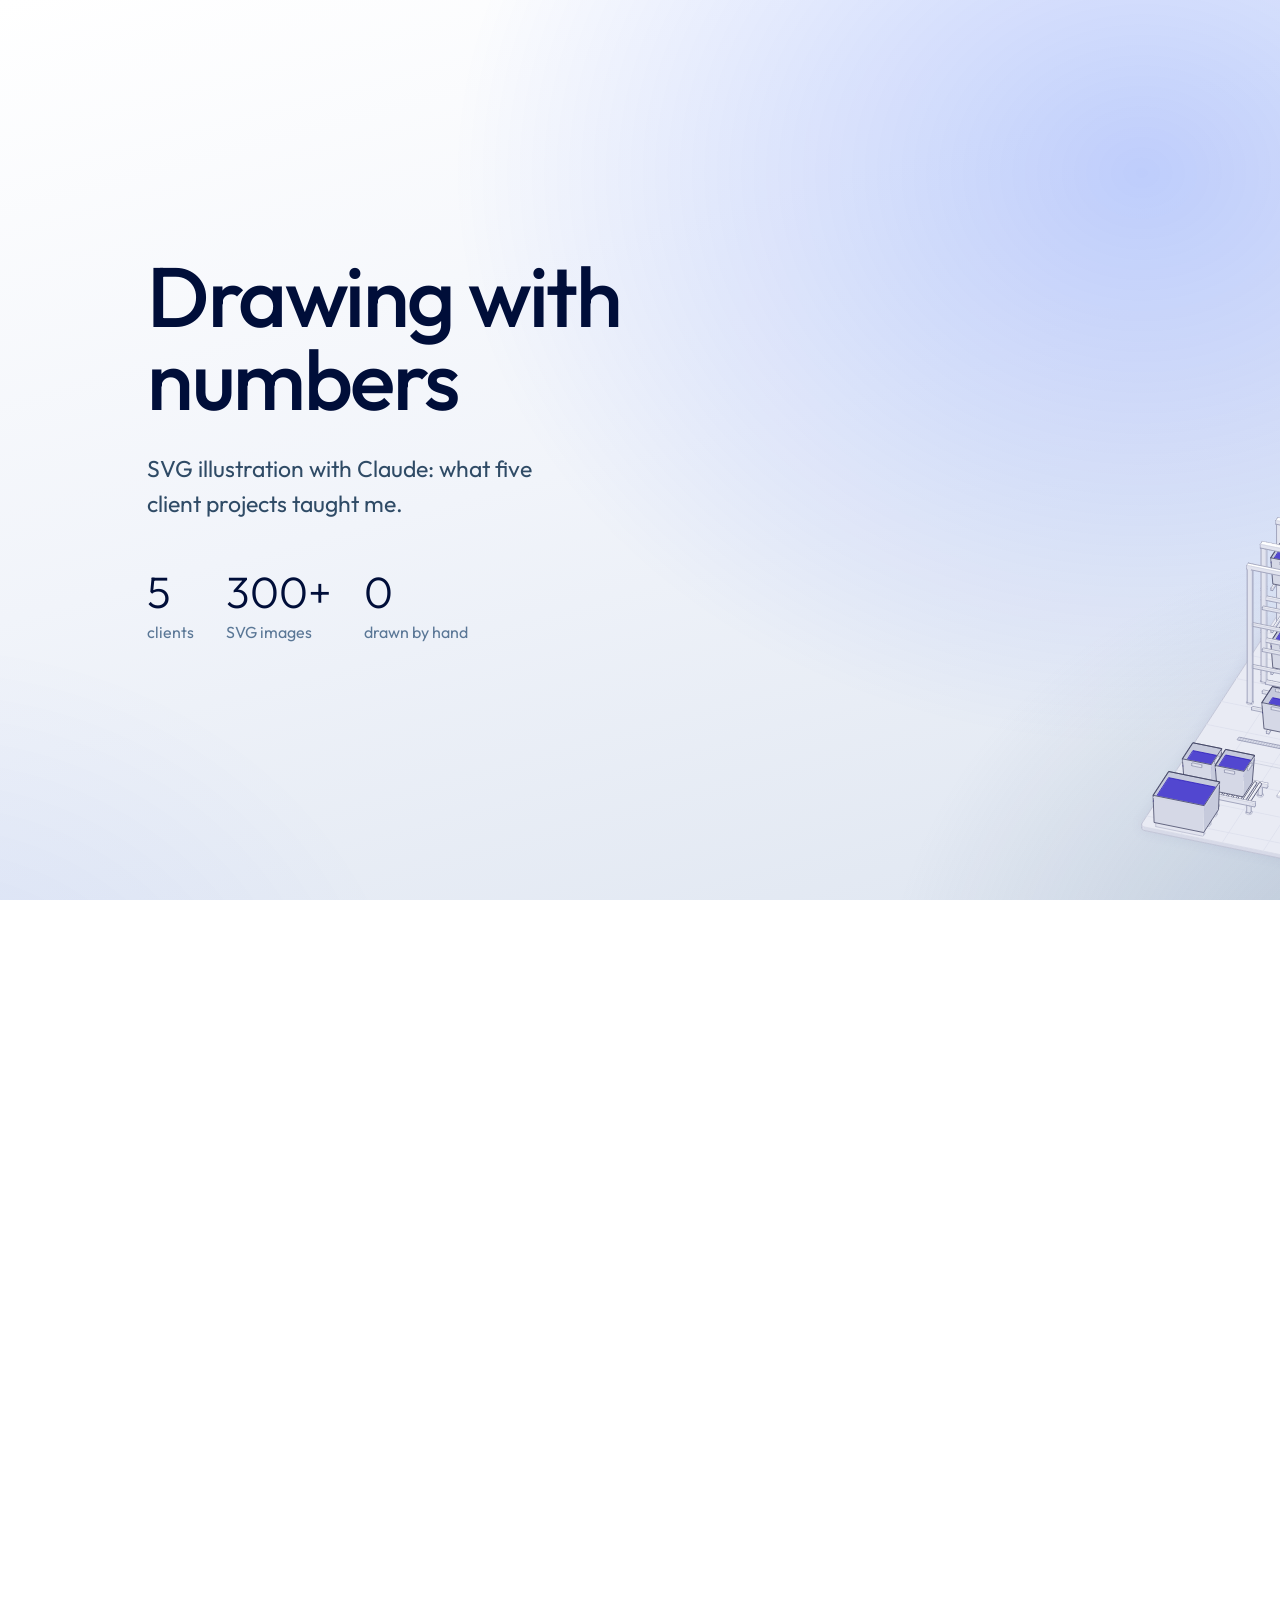
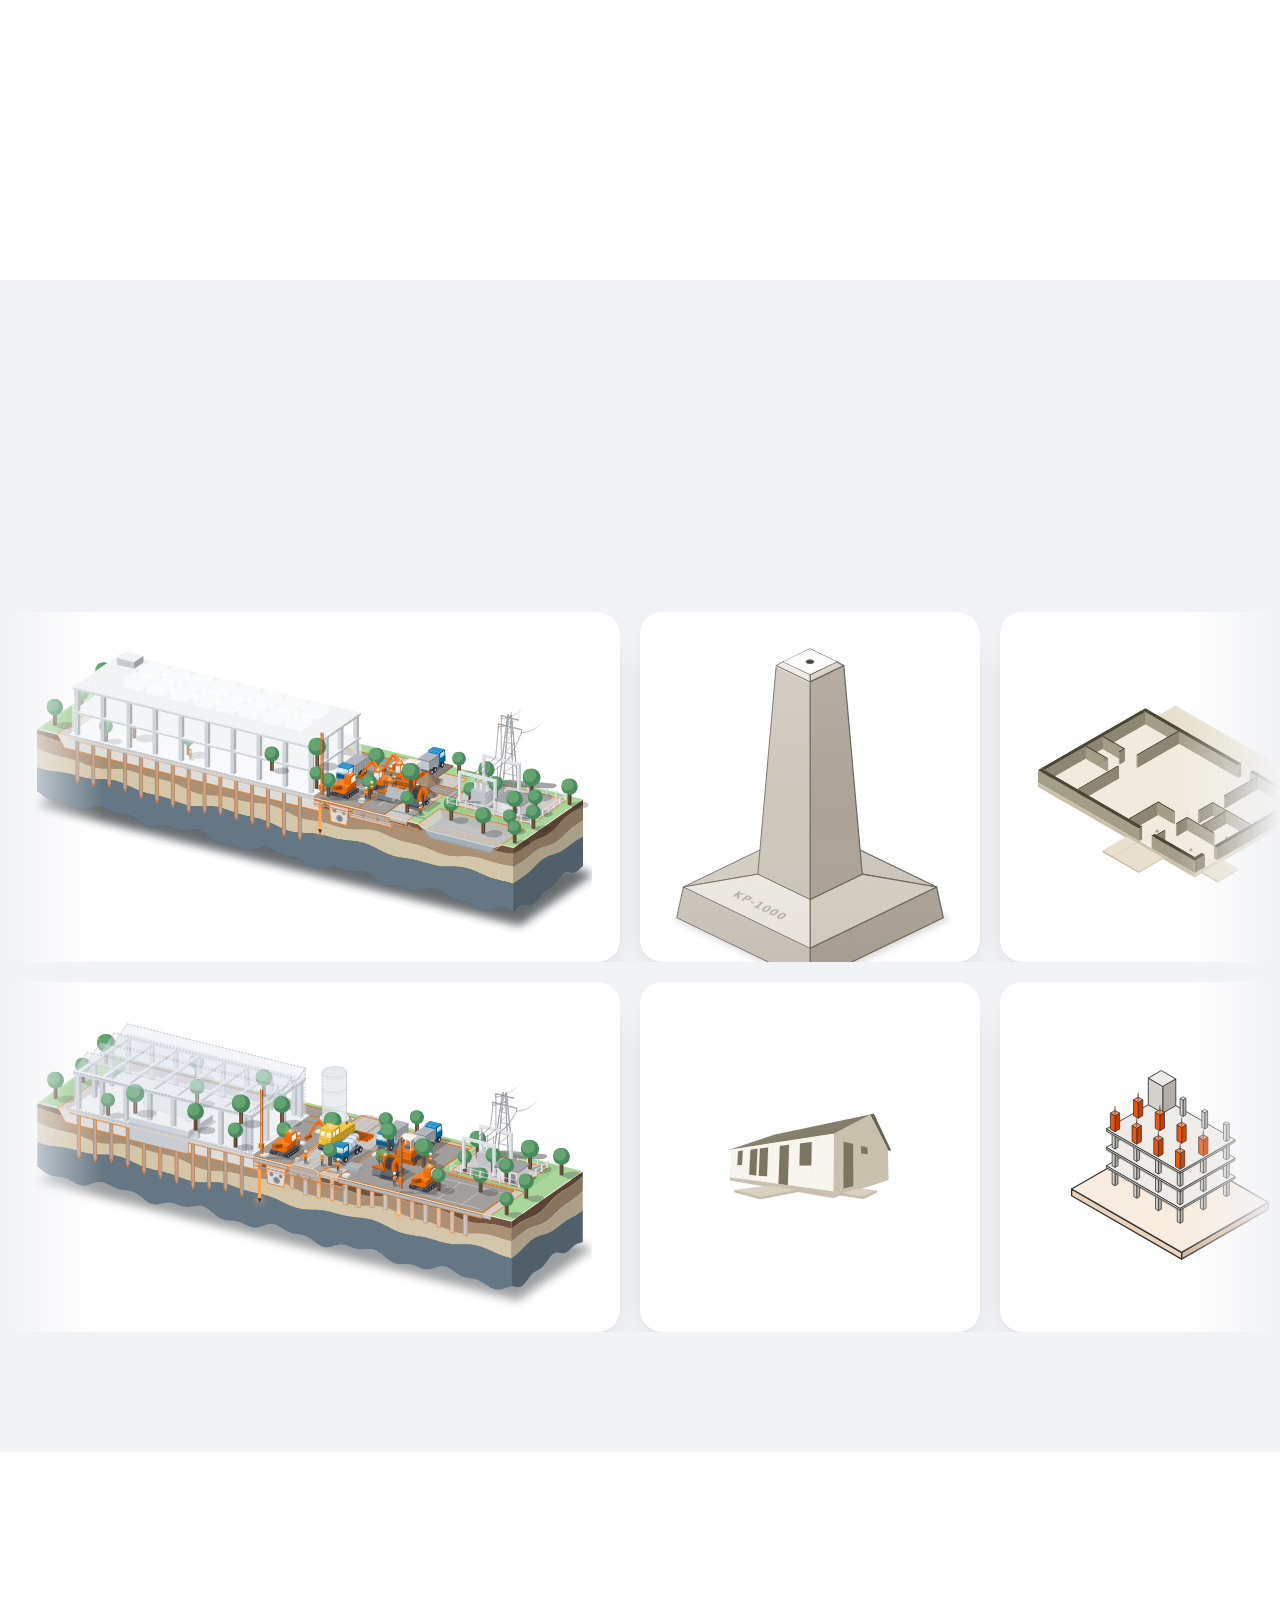
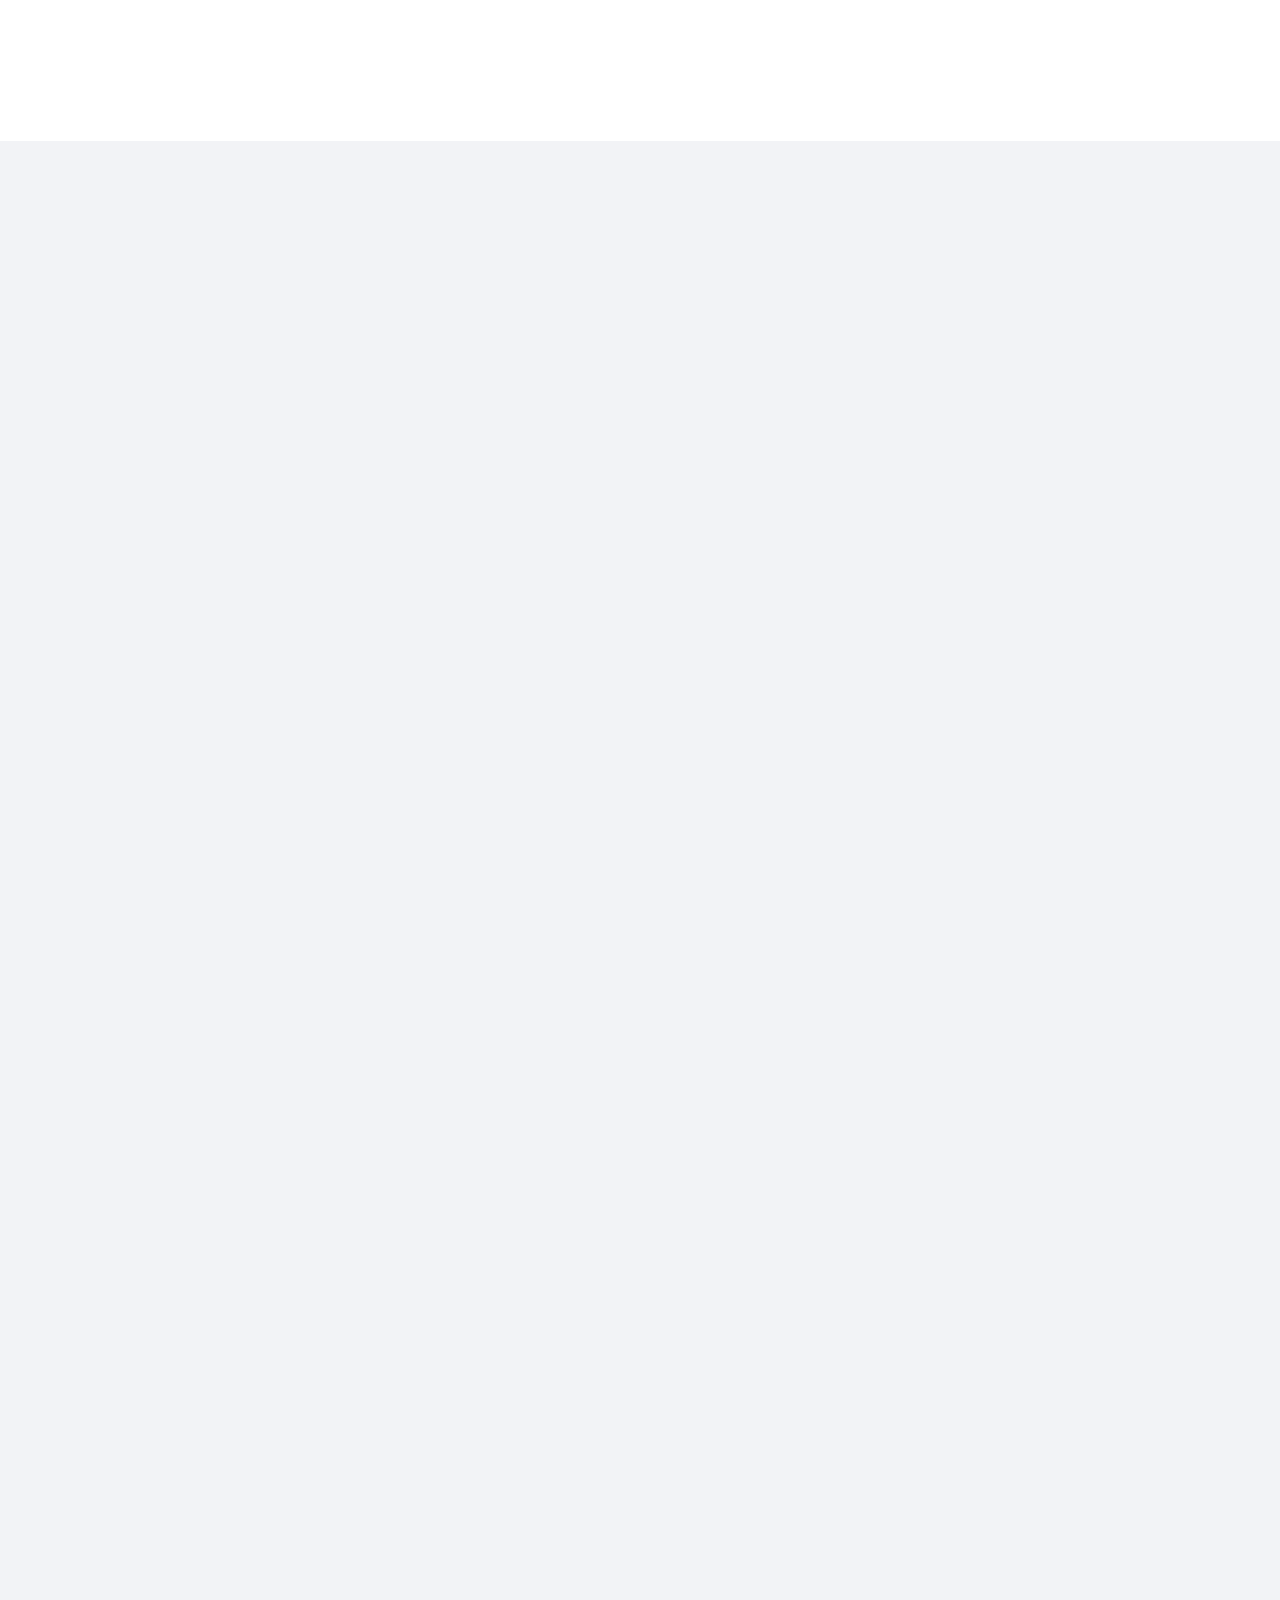
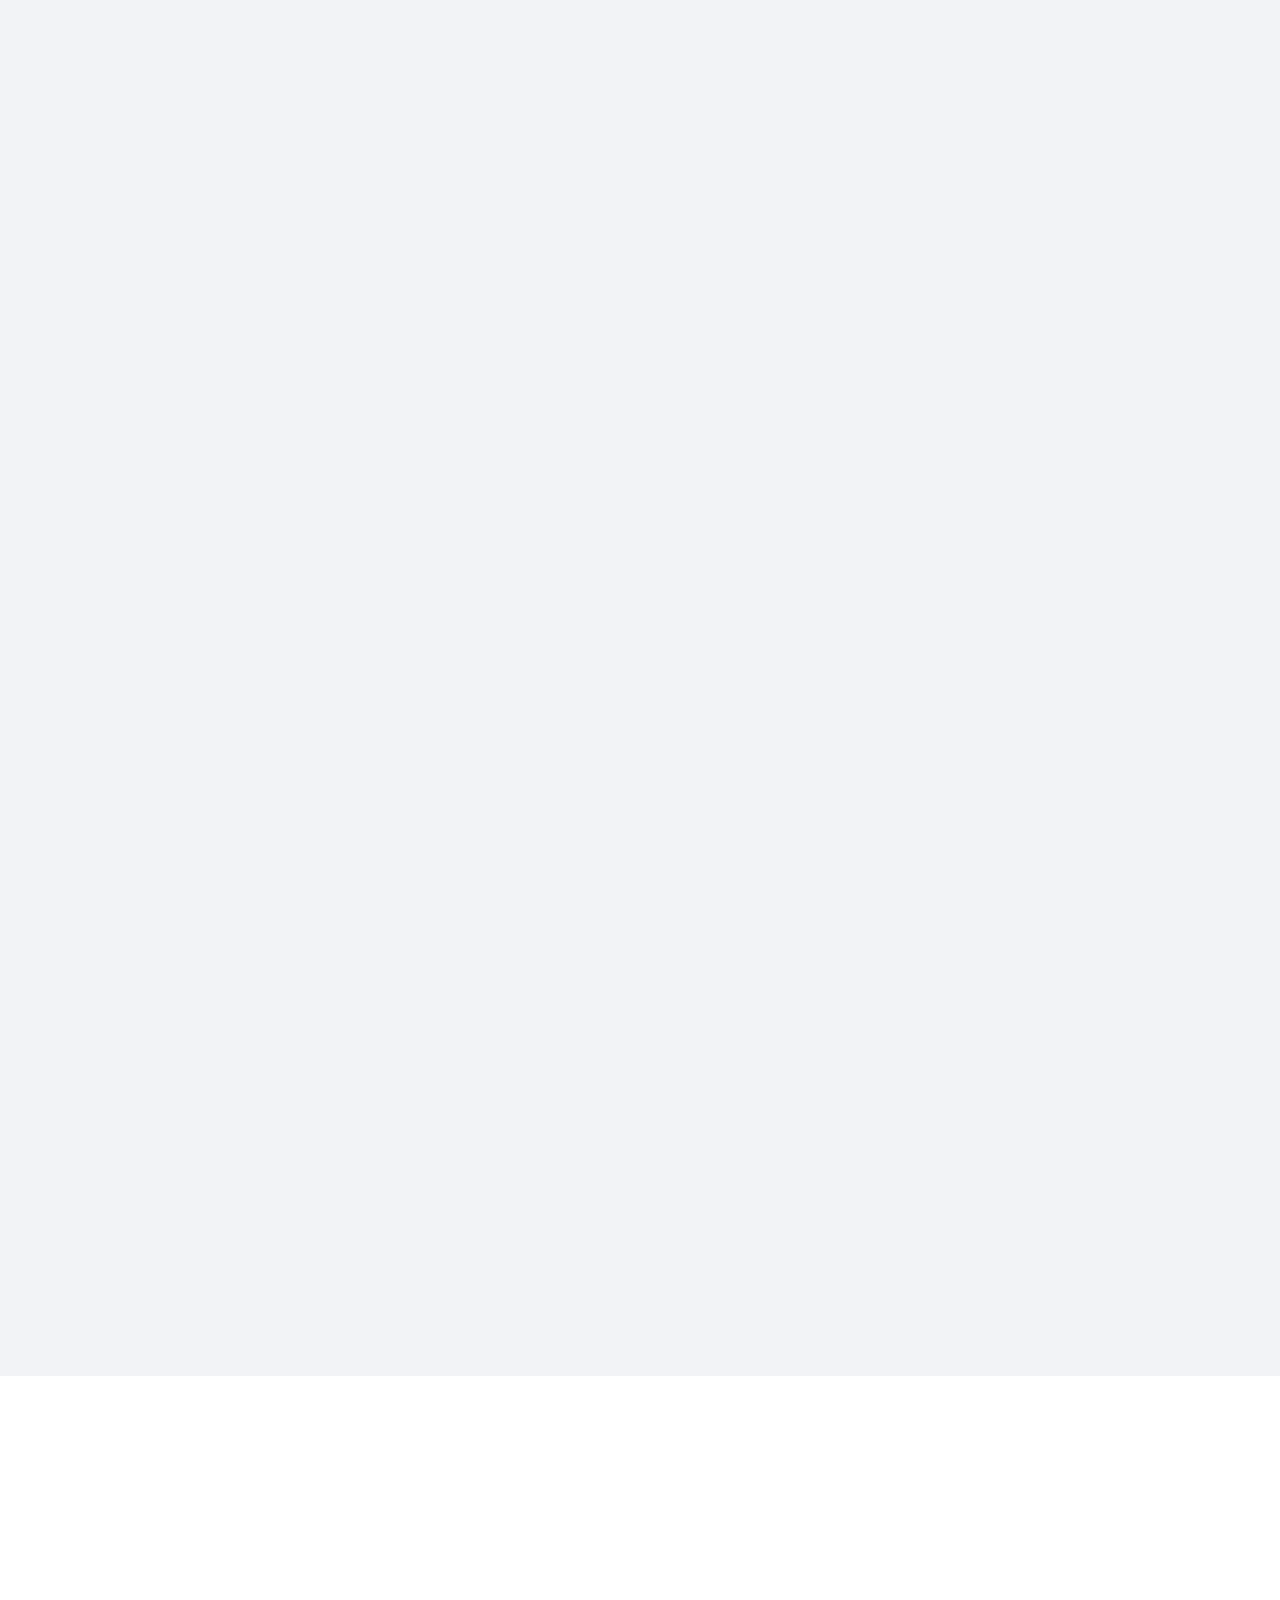
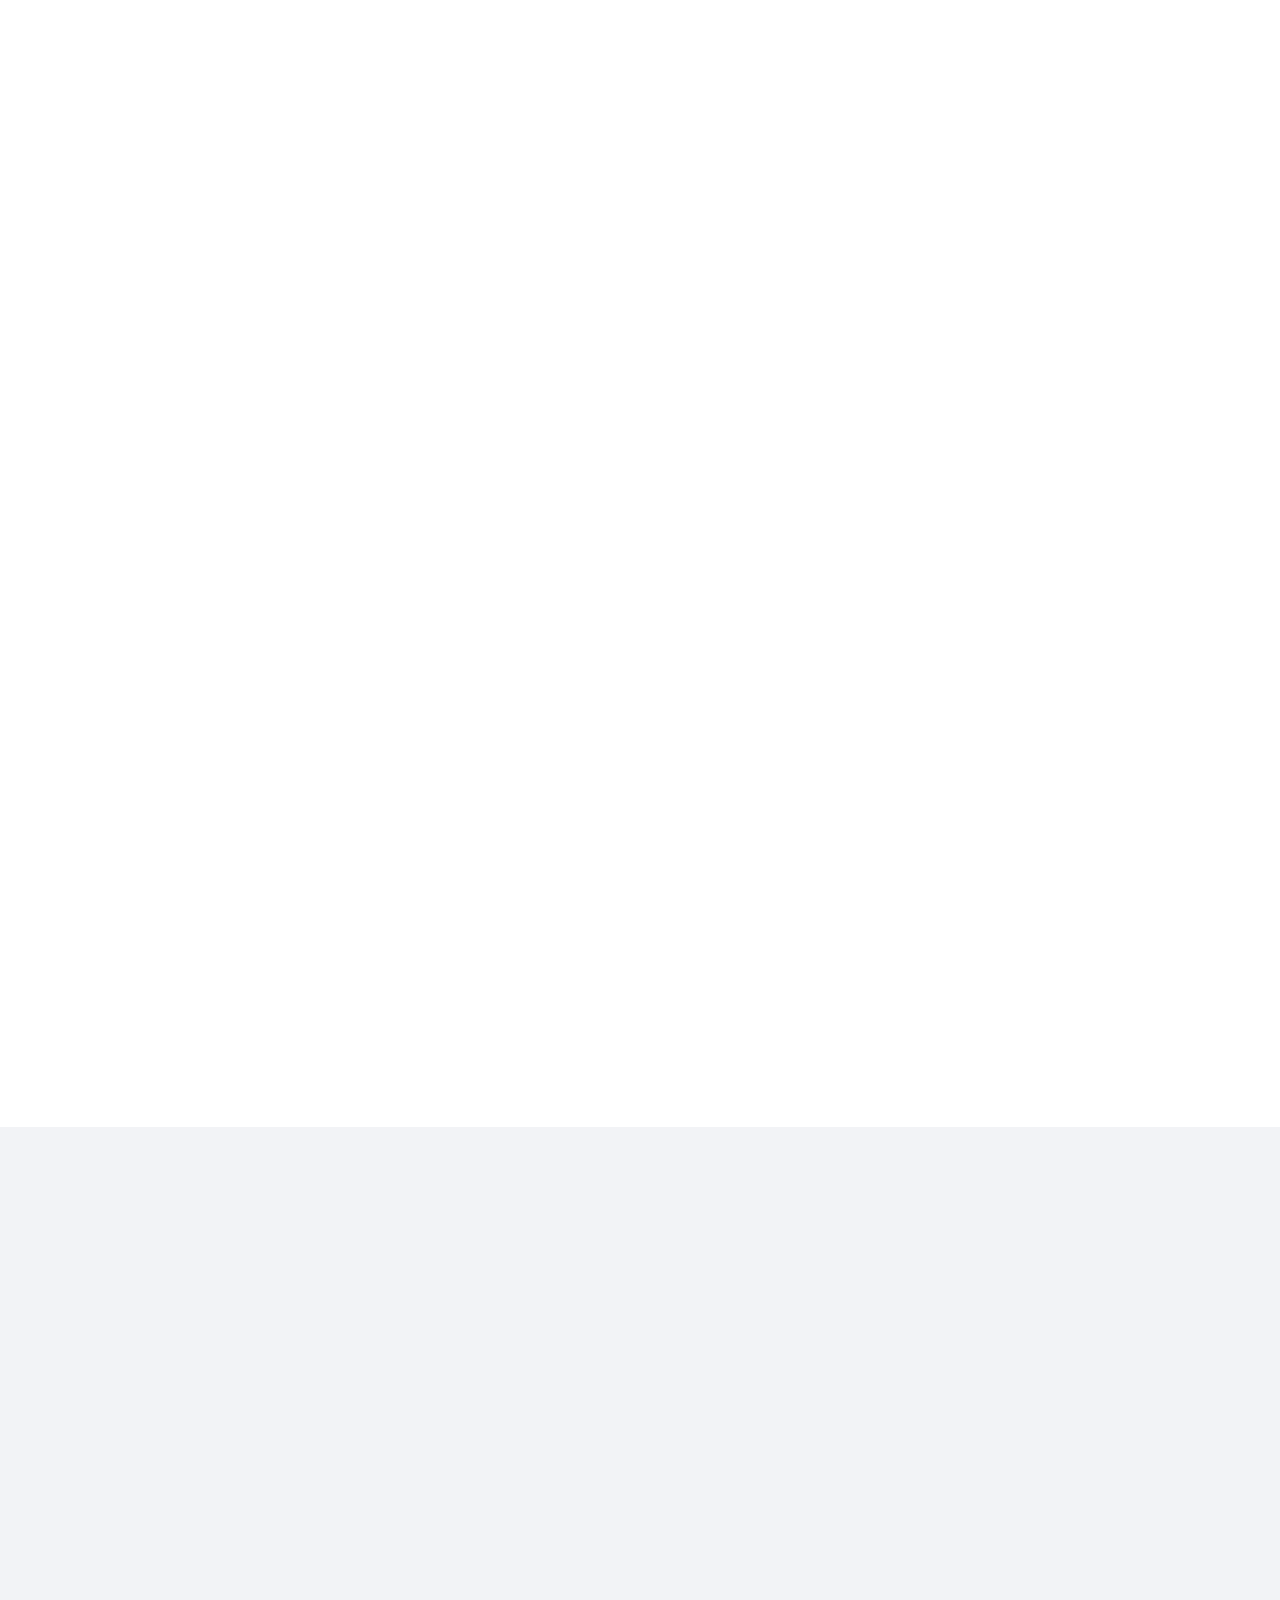
==== index.html @ eeb17396 "Drawing with numbers: SVG illustration talk with embedded demos Self-contained copy: demo assets cop" ====
<!doctype html>
<html lang="en"><head><meta charset="utf-8"><meta name="viewport" content="width=device-width,initial-scale=1">
<title>Drawing with numbers</title>
<link rel="preconnect" href="https://fonts.googleapis.com">
<link href="https://fonts.googleapis.com/css2?family=Outfit:wght@300;400;500;700;800&display=swap" rel="stylesheet">
<style>
:root{--navy:#000e39;--blue:#003cff;--g1:#eef0f5;--g2:#b9c6d4;--g3:#5a7796;--g4:#2f4b66;--white:#fff;
--green:#00a06e;--teal:#00a3b7;--coral:#f1615e;--violet:#9185db;--f:'Outfit',arial,sans-serif;--r:8px}
*{box-sizing:border-box}html{scroll-behavior:smooth}
body{margin:0;background:var(--white);color:var(--navy);font:400 20px/1.6 var(--f);-webkit-font-smoothing:antialiased}
.w{max-width:1200px;margin:0 auto;padding:0 48px}
h1,h2,h3{font-weight:500;margin:0;letter-spacing:-.01em}
h1{font-size:clamp(48px,7.4vw,104px);line-height:1}
h2{font-size:clamp(36px,4.4vw,62px);line-height:1.08}
h3{font-size:24px;line-height:1.3}
p{margin:0 0 18px;max-width:62ch}
.eyebrow{display:inline-flex;align-items:center;gap:10px;font-weight:500;font-size:15px;letter-spacing:.04em;color:var(--blue);margin-bottom:28px}
.eyebrow:before{content:"";width:8px;height:8px;border-radius:50%;background:currentColor}
.lead{font-size:clamp(20px,1.8vw,26px);line-height:1.5;color:var(--g4);max-width:40ch}
.dot{color:var(--blue)}
section{padding:clamp(96px,12vw,168px) 0}
.tint{background:var(--g1)}
.dark{background:var(--navy);color:var(--white)}
.dark .lead{color:var(--g2)}.dark .eyebrow{color:#7d9bff}
.rv{opacity:0;transform:translateY(28px);transition:opacity .8s cubic-bezier(.2,.7,.1,1),transform .8s cubic-bezier(.2,.7,.1,1)}
.rv.in{opacity:1;transform:none}

/* hero */
.hero{min-height:100vh;display:grid;align-items:center;padding:96px 0;position:relative;overflow:hidden}
.hero .w{display:grid;grid-template-columns:1.05fr .95fr;gap:48px;align-items:center}
.hero svg{width:100%;height:auto;overflow:visible}
.draw{fill:none;stroke:#7d9bff;stroke-width:1.6;stroke-linejoin:round;stroke-dasharray:var(--len);stroke-dashoffset:var(--len);animation:draw 2.4s cubic-bezier(.65,0,.35,1) forwards}
@keyframes draw{to{stroke-dashoffset:0}}
.fillin{opacity:0;animation:fade 1.2s 2s forwards}@keyframes fade{to{opacity:1}}
.meta{display:flex;gap:32px;margin-top:48px;font-size:16px;color:var(--g2)}
.meta b{display:block;color:var(--white);font-weight:500;font-size:18px}
.scroll{position:absolute;left:50%;bottom:32px;transform:translateX(-50%);font-size:14px;color:var(--g2);letter-spacing:.06em}

/* vertailu */
.vs{display:grid;grid-template-columns:1fr 1fr;gap:24px;margin-top:64px}
.col{border-radius:16px;padding:40px}
.col.a{background:var(--white);border:1px solid var(--g2)}
.col.b{background:var(--navy);color:var(--white)}
.col h3{margin-bottom:28px}
.col ul{list-style:none;padding:0;margin:0}
.col li{padding:16px 0;border-top:1px solid rgba(128,148,180,.3);font-size:18px;display:flex;gap:14px}
.col li i{font-style:normal;flex:0 0 22px;height:22px;border-radius:50%;display:grid;place-items:center;font-size:13px;margin-top:3px}
.col.a li i{background:var(--g1);color:var(--g3)}
.col.b li i{background:var(--blue);color:var(--white)}

/* iso statement */
.big{font-weight:500;font-size:clamp(48px,7.4vw,112px);line-height:1;letter-spacing:-.02em;max-width:14ch}
.flow{display:grid;grid-template-columns:repeat(4,1fr);margin-top:80px;position:relative}
.flow:before{content:"";position:absolute;left:0;right:0;top:11px;height:2px;background:var(--g2)}
.flow .fill{position:absolute;left:0;top:11px;height:2px;background:var(--blue);width:0;transition:width 2s cubic-bezier(.65,0,.35,1)}
.flow.in .fill{width:100%}
.flow div.s{position:relative;padding:48px 28px 0 0}
.flow div.s:before{content:"";position:absolute;top:0;left:0;width:24px;height:24px;border-radius:50%;background:var(--white);border:2px solid var(--blue);z-index:1}
.flow div.s:last-child:before{background:var(--blue)}
.flow b{display:block;font-weight:500;font-size:22px;margin-bottom:8px}
.flow span{color:var(--g4);font-size:17px}

/* playground */
.play{display:grid;grid-template-columns:400px 1fr;gap:56px;align-items:center;margin-top:72px}
.code{background:var(--navy);color:#cfd8f5;border-radius:16px;padding:32px;font:400 16px/1.9 ui-monospace,Menlo,monospace}
.code .k{color:#7d9bff}.code .n{color:#7ee0c0}
.ctl{margin-top:28px}
.ctl label{display:flex;justify-content:space-between;font-size:16px;color:var(--g4);margin-bottom:6px}
.ctl label b{color:var(--navy);font-weight:500}
.ctl input{width:100%;accent-color:var(--blue);margin:0 0 22px}
.stage{background:var(--g1);border-radius:16px;aspect-ratio:4/3;display:grid;place-items:center}
.stage svg{width:92%;height:auto}

/* cases */
.case{display:grid;grid-template-columns:340px 1fr;gap:64px;align-items:start}
.case .side{position:sticky;top:48px}
.num{font-size:15px;color:var(--g3);margin-bottom:20px;font-weight:500}
.num em{font-style:normal;color:var(--blue)}
.case h2{font-size:clamp(32px,3.4vw,46px);margin-bottom:24px}
.case p{font-size:18px;color:var(--g4)}
.learn{margin-top:32px;padding:24px;border-radius:12px;background:var(--g1)}
.tint .learn{background:var(--white)}
.learn small{display:block;font-size:13px;font-weight:500;letter-spacing:.08em;text-transform:uppercase;color:var(--blue);margin-bottom:6px}
.learn p{margin:0;color:var(--navy);font-size:19px;font-weight:500;line-height:1.4}
.frame{border-radius:16px;overflow:hidden;background:var(--white);box-shadow:0 1px 2px rgba(0,14,57,.06),0 24px 64px -24px rgba(0,14,57,.28)}
.frame .bar{display:flex;align-items:center;gap:12px;padding:12px 16px;background:var(--g1);font-size:14px;color:var(--g3)}
.frame .bar i{width:10px;height:10px;border-radius:50%;background:var(--g2)}
.frame .bar a{margin-left:auto;color:var(--blue);text-decoration:none;font-weight:500}
.frame iframe{display:block;width:100%;height:78vh;min-height:560px;border:0;background:var(--white)}
.pills{display:flex;gap:8px;margin-bottom:16px;flex-wrap:wrap}
.pills button{font:500 15px var(--f);border:1px solid var(--g2);background:transparent;color:var(--navy);border-radius:9999px;padding:10px 20px;cursor:pointer;transition:all .2s}
.pills button[aria-pressed=true]{background:var(--navy);border-color:var(--navy);color:var(--white)}

/* skills */
.skills{display:grid;grid-template-columns:repeat(2,1fr);gap:24px;margin-top:64px}
.sk{border-radius:16px;padding:36px;background:var(--white);position:relative;overflow:hidden}
.sk .tag{display:inline-block;font-size:14px;font-weight:500;padding:6px 14px;border-radius:9999px;margin-bottom:20px;color:var(--white)}
.sk h3{margin-bottom:10px}.sk p{color:var(--g4);font-size:18px;margin:0}
.sk.main{grid-column:span 2;background:var(--navy);color:var(--white);display:grid;grid-template-columns:1fr 1fr;gap:40px}
.sk.main p{color:var(--g2)}

.gal{display:grid;grid-template-columns:1fr 1fr;gap:20px}.gal figure{margin:0;background:var(--white);border-radius:16px;padding:24px;box-shadow:0 1px 2px rgba(0,14,57,.06),0 24px 64px -24px rgba(0,14,57,.22)}.gal img{display:block;width:100%;height:260px;object-fit:contain}.gal figcaption{font-size:15px;color:var(--g3);margin-top:12px}
.sk{background:var(--g1)!important}.sk.main{background:var(--navy)!important}
/* limits */
.lim{display:grid;grid-template-columns:repeat(4,1fr);gap:32px;margin-top:64px}
.lim div{border-top:2px solid var(--navy);padding-top:24px}
.lim b{display:block;font-weight:500;font-size:22px;margin-bottom:10px}
.lim span{color:var(--g4);font-size:17px}

/* end */
.prompt{background:rgba(255,255,255,.06);border:1px solid rgba(255,255,255,.14);border-radius:16px;padding:40px;font-size:22px;line-height:1.7;margin-top:56px;max-width:880px}
.prompt mark{background:none;color:#7d9bff}
.end{font-weight:500;font-size:clamp(56px,9vw,140px);line-height:1;margin-top:120px;letter-spacing:-.02em}

nav.dots{position:fixed;right:28px;top:50%;transform:translateY(-50%);display:flex;flex-direction:column;gap:14px;z-index:9;mix-blend-mode:difference}
nav.dots a{width:8px;height:8px;border-radius:50%;background:#8a8a8a;transition:transform .3s,background .3s}
nav.dots a.on{background:#fff;transform:scale(1.5)}

@media(max-width:960px){.w{padding:0 20px}.hero .w,.vs,.play,.case,.skills,.sk.main{grid-template-columns:1fr}.sk.main{grid-column:auto}
.flow,.lim{grid-template-columns:1fr 1fr;gap:32px}.flow:before,.flow .fill{display:none}.case .side{position:static}nav.dots{display:none}.frame iframe{height:560px}}

#prog{position:fixed;left:0;top:0;height:3px;width:0;background:var(--blue);z-index:20;box-shadow:0 0 12px var(--blue)}
.hero{isolation:isolate}
.hero:before{content:"";position:absolute;inset:0;z-index:-1;background-image:linear-gradient(rgba(125,155,255,.07) 1px,transparent 1px),linear-gradient(90deg,rgba(125,155,255,.07) 1px,transparent 1px);background-size:64px 64px;-webkit-mask:radial-gradient(ellipse 70% 70% at 60% 45%,#000 30%,transparent 80%);mask:radial-gradient(ellipse 70% 70% at 60% 45%,#000 30%,transparent 80%)}
.hero:after{content:"";position:absolute;width:900px;height:900px;left:var(--mx,65%);top:var(--my,45%);transform:translate(-50%,-50%);z-index:-1;background:radial-gradient(circle,rgba(0,60,255,.42),transparent 62%);filter:blur(30px);transition:left .6s cubic-bezier(.2,.7,.1,1),top .6s cubic-bezier(.2,.7,.1,1);pointer-events:none}
.grain{position:fixed;inset:0;pointer-events:none;z-index:30;opacity:.05;background-image:url("data:image/svg+xml,%3Csvg xmlns='http://www.w3.org/2000/svg' width='160' height='160'%3E%3Cfilter id='n'%3E%3CfeTurbulence type='fractalNoise' baseFrequency='.9' numOctaves='3'/%3E%3C/filter%3E%3Crect width='100%25' height='100%25' filter='url(%23n)'/%3E%3C/svg%3E")}
.wm{display:inline-block;overflow:hidden;vertical-align:bottom;padding-bottom:.08em;margin-bottom:-.08em}
.wd{display:inline-block;transform:translateY(105%);animation:up 1s cubic-bezier(.2,.7,.1,1) forwards}
@keyframes up{to{transform:none}}
.hero .lead,.hero .meta,.hero .eyebrow{opacity:0;animation:fade 1s 1s forwards}
.hero h1{font-size:clamp(56px,8.2vw,124px);letter-spacing:-.03em}
.meta b{font-size:44px;font-weight:300;line-height:1;margin-bottom:6px}
.wall{background:var(--navy);color:var(--white);padding-bottom:120px;overflow:hidden}
.wall .eyebrow{color:#7d9bff}
.mq{overflow:hidden;margin-top:56px;-webkit-mask:linear-gradient(90deg,transparent,#000 8%,#000 92%,transparent);mask:linear-gradient(90deg,transparent,#000 8%,#000 92%,transparent)}
.mq+.mq{margin-top:20px}
.track{display:flex;gap:20px;width:max-content;animation:mq 70s linear infinite}
.mq.rev .track{animation-direction:reverse;animation-duration:85s}
.mq:hover .track{animation-play-state:paused}
@keyframes mq{to{transform:translateX(-50%)}}
.card{width:300px;height:230px;flex:none;background:#fff;border-radius:18px;padding:22px;display:grid;place-items:center;transition:transform .4s cubic-bezier(.2,.7,.1,1)}
.card:hover{transform:translateY(-6px) scale(1.03)}
.card img{max-width:100%;max-height:100%;object-fit:contain}
.feat{background:linear-gradient(180deg,var(--navy) 0%,#061a5e 100%);color:var(--white)}
.feat .lead{color:var(--g2)}.feat .eyebrow{color:#7d9bff}
.zoom{margin:72px 0 0;background:#fff;border-radius:24px;padding:clamp(20px,4vw,56px);transform:scale(.88) translateY(40px);opacity:.4;transition:transform 1.4s cubic-bezier(.2,.7,.1,1),opacity 1.4s;box-shadow:0 60px 120px -40px rgba(0,60,255,.55)}
.zoom.in{transform:none;opacity:1}
.zoom img{display:block;width:100%;height:auto}
#kokeile{background:var(--navy);color:var(--white)}
#kokeile .lead{color:var(--g2)}#kokeile .eyebrow{color:#7d9bff}
#kokeile .ctl label{color:var(--g2)}#kokeile .ctl label b{color:var(--white)}
#kokeile .code{background:rgba(255,255,255,.05);border:1px solid rgba(255,255,255,.12)}
#kokeile .stage{background:radial-gradient(circle at 50% 40%,#132a7a,#06113f);box-shadow:inset 0 0 0 1px rgba(255,255,255,.1)}
.go{margin-top:20px;font:500 17px var(--f);background:var(--blue);color:#fff;border:0;border-radius:9999px;padding:16px 28px;cursor:pointer;box-shadow:0 12px 32px -8px rgba(0,60,255,.7);transition:transform .2s,box-shadow .2s}
.go:hover{transform:translateY(-2px);box-shadow:0 18px 40px -8px rgba(0,60,255,.9)}
.series{display:grid;grid-template-columns:repeat(6,1fr);gap:14px;margin-top:40px}
.series figure{margin:0;background:rgba(255,255,255,.05);border:1px solid rgba(255,255,255,.1);border-radius:14px;padding:12px;opacity:0;transform:translateY(20px);transition:opacity .6s,transform .6s cubic-bezier(.2,.7,.1,1)}
.series figure.on{opacity:1;transform:none}
.series svg{width:100%;height:auto;display:block}
.series figcaption{font-size:14px;color:var(--g2);text-align:center;margin-top:4px}

@media(max-width:960px){.series{grid-template-columns:repeat(3,1fr)}.card{width:220px;height:170px}}
@media(prefers-reduced-motion:reduce){.track{animation:none}.wd{transform:none;animation:none}}

/* VAALEA TEEMA */
:root{--g1:#f2f3f6}
.hero{background:#fff;color:var(--navy)}
.hero .lead{color:var(--g4)}.hero .eyebrow{color:var(--blue)}
.hero:before{background-image:linear-gradient(rgba(0,14,57,.06) 1px,transparent 1px),linear-gradient(90deg,rgba(0,14,57,.06) 1px,transparent 1px)}
.hero:after{background:radial-gradient(circle,rgba(0,60,255,.16),transparent 60%)}
.draw{stroke:var(--blue);stroke-width:1.8}
.meta{color:var(--g3)}.meta b{color:var(--navy)}
.scroll{color:var(--g3)}
.wall{background:var(--g1);color:var(--navy)}.wall .eyebrow{color:var(--blue)}
.card{box-shadow:0 1px 2px rgba(0,14,57,.05),0 18px 40px -20px rgba(0,14,57,.25)}
.feat{background:#fff;color:var(--navy)}.feat .lead{color:var(--g4)}.feat .eyebrow{color:var(--blue)}
.zoom{background:#fff;border:1px solid #e6e8ee;box-shadow:0 50px 100px -40px rgba(0,14,57,.3)}
#kokeile{background:var(--g1);color:var(--navy)}
#kokeile .lead{color:var(--g4)}#kokeile .eyebrow{color:var(--blue)}
#kokeile .ctl label{color:var(--g4)}#kokeile .ctl label b{color:var(--navy)}
#kokeile .code{background:#fff;border:1px solid #e3e6ec;color:var(--navy)}
#kokeile .code .k{color:var(--blue)}#kokeile .code .n{color:#00865c}
#kokeile .stage{background:radial-gradient(circle at 50% 40%,#fff,#eceef3);box-shadow:inset 0 0 0 1px #e3e6ec}
.ctl input{accent-color:var(--blue)}
.series figure{background:#fff;border:1px solid #e3e6ec}
.series figcaption{color:var(--g3)}
#kokeile-huomenna .prompt{background:#fff;border:1px solid #e3e6ec;color:var(--navy)}
.prompt mark{color:var(--blue)}
.end{color:var(--navy);background:none}
.col.b{background:#fff;color:var(--navy);border:2px solid var(--blue);box-shadow:0 30px 60px -30px rgba(0,60,255,.35)}
.col.a{background:var(--g1);border:0}
.col li{border-top-color:#e3e6ec}
.sk.main{background:#fff!important;color:var(--navy);border:2px solid var(--blue)}
.sk.main p{color:var(--g4)}

/* CASET: sama taso kuin alkuosa */
.case{display:block}
.case .side{position:static;display:grid;grid-template-columns:1.15fr 1fr;column-gap:80px;align-items:end;margin-bottom:56px}
.case .side>.num{grid-column:1;grid-row:1;margin:0}
.case .side>h2{grid-column:1;grid-row:2;font-size:clamp(40px,5.2vw,76px);line-height:1.02;letter-spacing:-.02em;margin:0}
.case .side>p{grid-column:2;grid-row:1/3;align-self:end;font-size:21px;line-height:1.55;margin:0}
.case .side>.learn{grid-column:1/-1;grid-row:3;margin:40px 0 0;padding:0 0 0 28px;background:none!important;border-left:3px solid var(--blue);border-radius:0}
.learn small{font-size:13px}
.learn p{font-size:clamp(22px,2.2vw,30px);font-weight:400;line-height:1.35;max-width:36ch}
.num{display:flex;align-items:baseline;gap:10px;font-size:16px;color:var(--g3)}
.num em{font-size:clamp(88px,10vw,160px);font-weight:200;line-height:.85;letter-spacing:-.04em;color:var(--blue)}
.frame{border-radius:22px;box-shadow:0 1px 2px rgba(0,14,57,.05),0 60px 120px -50px rgba(0,14,57,.4)}
.frame .bar{background:#f7f8fa;border-bottom:1px solid #eceef2}
.frame iframe{height:84vh}
.pills{margin-bottom:20px}
.gal{grid-template-columns:repeat(4,1fr)}
.gal img{height:300px}

/* SKILLIT JA RAJAT */
.skills{gap:20px}
.sk{padding:44px;border-radius:22px;transition:transform .4s cubic-bezier(.2,.7,.1,1),box-shadow .4s}
.sk:hover{transform:translateY(-6px);box-shadow:0 40px 80px -40px rgba(0,14,57,.35)}
.sk h3{font-size:32px;font-weight:500}
.lim{gap:0;border-top:1px solid #e3e6ec;grid-template-columns:1fr}
.lim div{display:grid;grid-template-columns:120px 1fr 1.4fr;gap:32px;align-items:baseline;border-top:0;border-bottom:1px solid #e3e6ec;padding:36px 0;counter-increment:lim}
.lim div:before{content:"0" counter(lim);font-size:56px;font-weight:200;color:var(--blue);line-height:1}
.lim b{font-size:clamp(26px,2.6vw,36px);margin:0}
.lim span{font-size:20px}
.lim{counter-reset:lim}
@media(max-width:960px){.case .side{grid-template-columns:1fr}.case .side>p{grid-column:1;grid-row:auto}.case .side>*{grid-row:auto!important}.gal{grid-template-columns:1fr 1fr}.lim div{grid-template-columns:1fr}}
.hero-line{position:relative;width:118%;margin-right:-18%;aspect-ratio:16/10}.hero-line iframe{position:absolute;left:0;top:0;width:1440px;height:900px;transform-origin:0 0;border:0;pointer-events:none;background:transparent}@media(max-width:960px){.hero-line{width:100%;margin:0}}.scrub{height:calc(var(--len)*1vh);width:100vw;margin-left:calc(50% - 50vw);margin-top:24px}
.scrub .pin{position:sticky;top:0;height:100vh;overflow:hidden}
.scrub iframe{display:block;width:100%;height:100%;border:0;pointer-events:none;background:transparent}
.tint .scrub iframe{background:transparent}.card{width:500px;height:350px;padding:28px;border-radius:22px}.card img{width:100%;height:100%;object-fit:contain}.track{animation-duration:90s}.mq.rev .track{animation-duration:110s}@media(max-width:960px){.card{width:300px;height:220px}}.hero:before,.hero:after{display:none!important}.hero{background:radial-gradient(55% 65% at 78% 28%,rgba(0,60,255,.22) 0%,rgba(0,60,255,0) 70%),radial-gradient(45% 55% at 95% 95%,rgba(90,119,150,.32) 0%,rgba(90,119,150,0) 70%),radial-gradient(40% 50% at 10% 100%,rgba(0,60,255,.08) 0%,rgba(0,60,255,0) 70%),linear-gradient(165deg,#ffffff 0%,#f1f4fa 50%,#dfe6f1 100%)!important}.case .side>.learn{margin-top:32px}.card{width:340px}.card.w{width:620px}@media(max-width:960px){.card{width:220px}.card.w{width:380px}}.hero .w>div:first-child{position:relative;z-index:1}.hero-line{width:128%!important;margin:0 -18% 0 -10%!important;z-index:2}.hero .w{grid-template-columns:1fr 1fr!important;gap:40px!important}.hero h1{font-size:clamp(52px,6.6vw,104px)!important;line-height:.98}.hero{background:linear-gradient(165deg,#ffffff 0%,#f1f4fa 50%,#dfe6f1 100%)!important;overflow:hidden}.hero-bg{position:absolute;inset:-20%;z-index:-1;pointer-events:none;background:radial-gradient(55% 65% at 78% 28%,rgba(0,60,255,.22) 0%,rgba(0,60,255,0) 70%),radial-gradient(45% 55% at 95% 95%,rgba(90,119,150,.32) 0%,rgba(90,119,150,0) 70%),radial-gradient(40% 50% at 10% 100%,rgba(0,60,255,.08) 0%,rgba(0,60,255,0) 70%);animation:hgm 24s ease-in-out infinite alternate;will-change:transform}@keyframes hgm{from{transform:translate3d(-5%,-4%,0) scale(1)}to{transform:translate3d(5%,5%,0) scale(1.1)}}@keyframes hg{0%{background-position:0% 0%}50%{background-position:60% 40%}100%{background-position:100% 100%}}@media(prefers-reduced-motion:reduce){.hero-bg{animation:none}}#kokeile .lead{max-width:48ch}.play{margin-top:56px!important;align-items:stretch!important;grid-template-columns:400px 1fr!important;gap:40px!important}.play>div:first-child{display:flex;flex-direction:column}.code{padding:24px 28px!important}.ctl{margin-top:28px}.ctl input{margin:0 0 18px}.go{margin-top:8px!important;align-self:flex-start}.play>div:last-child{display:flex}.stage{aspect-ratio:auto!important;flex:1;min-height:440px}
.embed{width:100vw;margin-left:calc(50% - 50vw);margin-top:24px}.embed iframe{display:block;width:100%;height:min(980px,100vh);border:0;background:transparent}
.case .side{display:grid!important;grid-template-columns:minmax(0,7fr) minmax(0,5fr)!important;column-gap:72px!important;row-gap:0!important;align-items:start!important;margin-bottom:48px!important}
.case .side>.num{grid-column:1!important;grid-row:1!important;display:block!important;font-size:15px!important;font-weight:500;color:var(--g3);margin:0 0 20px!important;letter-spacing:.04em}
.case .side>.num em{font-size:15px!important;font-weight:500!important;line-height:1!important;letter-spacing:.04em!important;color:var(--blue)!important}
.case .side>h2{grid-column:1!important;grid-row:2!important;font-size:clamp(36px,4vw,60px)!important;line-height:1.05!important;max-width:16ch;margin:0!important}
.case .side>p{grid-column:2!important;grid-row:2!important;align-self:end!important;font-size:19px!important;line-height:1.55!important;color:var(--g4);margin:0 0 6px!important;max-width:40ch}
.case .side>.learn{grid-column:2!important;grid-row:3!important;margin:24px 0 0!important;padding:0 0 0 20px!important;border-left:2px solid var(--blue)!important}
.case .side>.learn p{font-size:19px!important;line-height:1.45!important;font-weight:500!important;color:var(--navy)!important;max-width:40ch}
@media(max-width:960px){.case .side{grid-template-columns:1fr!important}.case .side>*{grid-column:1!important;grid-row:auto!important}}
.end{font-size:clamp(44px,6vw,96px)!important;line-height:1.02!important;letter-spacing:-.025em;margin-top:140px!important;margin-bottom:40px}
/* POLISH: rytmi, tasaus, lopetus */
h1,h2,h3,.big,.end{text-wrap:balance}
p,li,.lim span,.flow span{text-wrap:pretty}
/* taustojen vuorottelu: ei kahta samaa harmaata perakkain */
#oivallus{background:#fff}
#kokeile{background:#fff!important;padding-top:24px}
#kokeile .stage{background:radial-gradient(circle at 50% 40%,#fff,#eef0f4)!important}
#kokeile .code{background:#f7f8fa!important}
/* vertailu: nakyvat ?-merkit */
.col.a li i{background:#fff;color:var(--g3)}
/* caset: otsikko vasen, teksti oikealla ylalaidasta tasattuna */
.case .side>p{align-self:start!important;margin:14px 0 0!important}
.case .side>.learn{border-left:0!important;border-top:1px solid #d6dce6;padding:20px 0 0!important;margin:28px 0 0!important}
.tint .case .side>.learn{border-top-color:#d3d9e3}
#oivallus .lead{max-width:46ch}
.flow span{display:block;line-height:1.5}
/* lopetus: kirjanpaatos heron gradientilla */
#kokeile-huomenna{background:linear-gradient(195deg,#ffffff 0%,#f1f4fa 45%,#dfe6f1 100%);padding:clamp(120px,14vw,200px) 0 clamp(140px,16vw,240px)}
#kokeile-huomenna .prompt{margin-top:48px;max-width:none;padding:44px 48px;font-size:24px;line-height:1.65;box-shadow:0 1px 2px rgba(0,14,57,.04),0 40px 80px -48px rgba(0,14,57,.35)}
#kokeile-huomenna .end{font-size:clamp(48px,6.4vw,96px)!important;line-height:.98!important;letter-spacing:-.03em;margin-top:clamp(120px,14vw,200px)!important;margin-bottom:0;max-width:none}
</style></head><body>
<div id="prog"></div>

<header class="hero" id="alku"><div class="hero-bg"></div><div class="w">
<div>

<h1>Drawing with<br>numbers</h1>
<p class="lead" style="margin-top:32px">SVG illustration with Claude: what five<br>client projects taught me.</p>
<div class="meta"><div><b>5</b>clients</div><div><b>300+</b>SVG images</div><div><b>0</b>drawn by hand</div></div>
</div>
<div class="hero-line"><iframe src="demot/finmatec-hero.html" title="Finmatecin linjasto" tabindex="-1" scrolling="no"></iframe></div><svg id="heroArt" style="display:none"></svg>
</div></header>

<section id="miksi"><div class="w">
<div class="rv">
<h2>An image generator guesses.<br>SVG knows.</h2>
<p class="lead" style="margin-top:28px">When a client has no photos, the first instinct is to generate one. It looks great until someone measures it.</p></div>
<div class="vs">
<div class="col a rv"><h3>Image generator</h3><ul>
<li><i>?</i>Dimensions and part counts are guesses</li>
<li><i>?</i>Every change is a new roll of the dice</li>
<li><i>?</i>The tenth image in a series never matches the first</li>
<li><i>?</i>A heavy bitmap that does not scale</li></ul></div>
<div class="col b rv"><h3>SVG as code</h3><ul>
<li><i>✓</i>Drawn from real dimensions</li>
<li><i>✓</i>A change is one number, not a new image</li>
<li><i>✓</i>Same light, line and colour across the series</li>
<li><i>✓</i>Light, sharp and ready to animate</li></ul></div>
</div>
</div></section>

<section class="wall" id="seina"><div class="w rv"><h2>None of these<br>were drawn by hand.</h2></div>
<div class="mq"><div class="track"><div class="card w"><img loading="lazy" src="assets/GRK/wireframet/kuvat/datakeskus/uusi/dk-animaatio.svg" alt=""></div><div class="card "><img loading="lazy" src="assets/BCE/proto/kuvat/tuotekuva-kp-1000.svg" alt=""></div><div class="card "><img loading="lazy" src="assets/Luotokoti/assets/aksonometria-3mh.svg" alt=""></div><div class="card w"><img loading="lazy" src="assets/GRK/wireframet/kuvat/toimialat/energia/en-animaatio.svg" alt=""></div><div class="card "><img loading="lazy" src="assets/BCE/analytiikka/docs/kuvat/palkkikuva-rivi.svg" alt=""></div><div class="card "><img loading="lazy" src="assets/GRK/wireframet/kuvat/toimialat/kaupungit/kv-6.svg" alt=""></div><div class="card w"><img loading="lazy" src="assets/GRK/wireframet/kuvat/datakeskus/uusi/dk-animaatio.svg" alt=""></div><div class="card "><img loading="lazy" src="assets/BCE/proto/kuvat/tuotekuva-kp-1000.svg" alt=""></div><div class="card "><img loading="lazy" src="assets/Luotokoti/assets/aksonometria-3mh.svg" alt=""></div><div class="card w"><img loading="lazy" src="assets/GRK/wireframet/kuvat/toimialat/energia/en-animaatio.svg" alt=""></div><div class="card "><img loading="lazy" src="assets/BCE/analytiikka/docs/kuvat/palkkikuva-rivi.svg" alt=""></div><div class="card "><img loading="lazy" src="assets/GRK/wireframet/kuvat/toimialat/kaupungit/kv-6.svg" alt=""></div></div></div><div class="mq rev"><div class="track"><div class="card w"><img loading="lazy" src="assets/GRK/wireframet/kuvat/toimialat/teollisuus/te-animaatio.svg" alt=""></div><div class="card "><img loading="lazy" src="assets/Luotokoti/assets/talokuva.svg" alt=""></div><div class="card "><img loading="lazy" src="assets/GRK/wireframet/kuvat/menetelmat/me-runko.svg" alt=""></div><div class="card "><img loading="lazy" src="assets/GRK/wireframet/kuvat/palvelut/pi-rata.svg" alt=""></div><div class="card "><img loading="lazy" src="assets/GRK/wireframet/kuvat/datakeskus/tumma/dk-1.svg" alt=""></div><div class="card w"><img loading="lazy" src="assets/GRK/wireframet/kuvat/palvelukartta/vinjetit/palvelukartta-patukka-8-tasainen-lapinakyva.svg" alt=""></div><div class="card w"><img loading="lazy" src="assets/GRK/wireframet/kuvat/toimialat/teollisuus/te-animaatio.svg" alt=""></div><div class="card "><img loading="lazy" src="assets/Luotokoti/assets/talokuva.svg" alt=""></div><div class="card "><img loading="lazy" src="assets/GRK/wireframet/kuvat/menetelmat/me-runko.svg" alt=""></div><div class="card "><img loading="lazy" src="assets/GRK/wireframet/kuvat/palvelut/pi-rata.svg" alt=""></div><div class="card "><img loading="lazy" src="assets/GRK/wireframet/kuvat/datakeskus/tumma/dk-1.svg" alt=""></div><div class="card w"><img loading="lazy" src="assets/GRK/wireframet/kuvat/palvelukartta/vinjetit/palvelukartta-patukka-8-tasainen-lapinakyva.svg" alt=""></div></div></div></div></div></section>
<section class="tint" id="oivallus"><div class="w">
<div class="rv">
<p class="big">Don’t ask for an image. Ask for a drawing machine.</p>
<p class="lead" style="margin-top:36px">One image is easy for Claude. The trouble starts with a series: every image comes out slightly different. So I ask Claude to write a program that draws every image by the same rules.</p></div>
<div class="flow rv" id="flow"><div class="fill"></div>
<div class="s"><b>Dimensions</b><span>A product table, a drawing or a brochure.</span></div>
<div class="s"><b>Rules</b><span>Angle, light, colour and line, decided once.</span></div>
<div class="s"><b>Review</b><span>Claude looks at the result and fixes it before I see it.</span></div>
<div class="s"><b>Series</b><span>A new product is a new row of data, not a new drawing.</span></div>
</div>
</div></section>

<section id="kokeile"><div class="w">
<div class="rv">
<h2>This is what a drawing machine looks like</h2>
<p class="lead" style="margin-top:24px">A beam is three numbers. Change a number and the image redraws. That is how BCE’s whole product catalogue was made.</p></div>
<div class="play rv">
<div><div class="code"><span class="k">beam</span>({<br>&nbsp;&nbsp;width: <span class="n" id="cw">90</span>,<br>&nbsp;&nbsp;height: <span class="n" id="ch">270</span>,<br>&nbsp;&nbsp;length: <span class="n" id="cl">900</span><br>})</div>
<div class="ctl">
<label>Width <b><span id="vw">90</span> mm</b></label><input type="range" id="iw" min="42" max="140" step="1" value="90">
<label>Height <b><span id="vh">270</span> mm</b></label><input type="range" id="ih" min="90" max="405" step="45" value="270">
<label>Length <b><span id="vl">900</span> mm</b></label><input type="range" id="il" min="300" max="1200" step="50" value="900">
<button class="go" id="go">Draw the whole series →</button></div></div>
<div><div class="stage"><svg id="beam" viewBox="0 0 640 480" aria-label="Glulam beam drawn from the chosen dimensions"></svg></div></div>
</div>
<div class="series" id="series"></div>
</div></section>

<section class="tint" id="grk"><div class="w case">
<div class="side rv"><div class="num"><em>01</em> / 05</div><h2>GRK: five sites, one visual language</h2>
<p>A data centre’s whole infrastructure, step by step. The image builds as you scroll.</p>
<div class="learn"><p>Lock the rules first, and the fifth site is as easy as the first.</p></div></div>
<div class="embed"><iframe data-src="demot/grk-palvelukartta.html" title="GRK palvelukartta"></iframe></div>
<div class="scrub" style="--len:500"><div class="pin"><iframe data-src="demot/grk-scrolly.html" tabindex="-1" scrolling="no" title="demo"></iframe></div></div>
</div></section>

<section id="bce"><div class="w case">
<div class="side rv"><div class="num"><em>02</em> / 05</div><h2>BCE: a deck that opens as you scroll</h2>
<p>Scroll, and the deck comes apart layer by layer: boards, beams, piers and base. One image shows what you buy and how it goes together.</p>
<div class="learn"><p>One drawing machine, dozens of products. This is where the method pays for itself.</p></div></div>
<div class="scrub" style="--len:260"><div class="pin"><iframe data-src="demot/bce-terassi.html" tabindex="-1" scrolling="no" title="demo"></iframe></div></div>
</div></section>

<section class="tint" id="finmatec"><div class="w case">
<div class="side rv"><div class="num"><em>03</em> / 05</div><h2>Finmatec: the whole line, one station at a time</h2>
<p>A pet food line from reception to plate freezer. As you scroll, the camera moves from station to station and opens up the machines behind it.</p>
<div class="learn"><p>The strength of SVG is not the surface but the structure. Parts have names, and they can move.</p></div></div>
<div class="scrub" style="--len:600"><div class="pin"><iframe data-src="demot/finmatec-linjasto.html" tabindex="-1" scrolling="no" title="demo"></iframe></div></div>
</div></section>

<section id="luotokoti"><div class="w case">
<div class="side rv"><div class="num"><em>04</em> / 05</div><h2>Luotokoti: a walk through the house</h2>
<p>The house turns and opens as you scroll: roof, floor plan and decks. Live on luotokoti.fi.</p>
<div class="learn"><p>Scroll is the best controller: the user sets the pace, the image tells the story.</p></div></div>
<div class="scrub" style="--len:450"><div class="pin"><iframe data-src="demot/luotokoti-kierros.html" tabindex="-1" scrolling="no" title="demo"></iframe></div></div>
</div></section>

<section class="tint" id="kaskipuu"><div class="w case">
<div class="side rv"><div class="num"><em>05</em> / 05</div><h2>Kaskipuu: a window, cut open</h2>
<p>A window corner with its profiles, glass and seals. As you scroll, the model comes apart. This is 3D, but the idea is the same: profiles are dimensions, and the image is drawn from them.</p>
<div class="learn"><p>When you draw with numbers, moving from SVG to 3D needs no new way of working.</p></div></div>
<div class="scrub" style="--len:400"><div class="pin"><iframe data-src="demot/kaskipuu-nurkka/index.html" tabindex="-1" scrolling="no" title="demo"></iframe></div></div>
</div></section>

<section id="skillit"><div class="w">
<div class="rv"><h2>The skills behind it</h2>
<p class="lead" style="margin-top:24px">A skill is a written brief for Claude. The same brief every time means the same quality every time.</p></div>
<div class="skills">
<div class="sk main rv"><div><span class="tag" style="background:var(--blue)">My own skill</span><h3 style="font-size:36px">svg-piirto</h3></div>
<p>Every image is drawn from real dimensions, always by a drawing machine. It handles isometric views, exploded and section views, and product catalogues. Claude checks every image before showing it.</p></div>
<div class="sk rv"><span class="tag" style="background:var(--teal)">Technical drawing</span><h3>anatomy</h3><p>Interactive isometric figures: four shading tones, correct draw order and calm motion.</p></div>
<div class="sk rv"><span class="tag" style="background:var(--violet)">On the page</span><h3>ui-design and impeccable</h3><p>When the image lands on a page: typography, space and a critique of the whole.</p></div>
</div>
</div></section>

<section class="tint" id="rajat"><div class="w">
<div class="rv"><h2>Where it falls short</h2></div>
<div class="lim rv">
<div><b>Anything organic</b><span>People, animals, landscapes. Shapes without rules are still a job for Illustrator or an image model.</span></div>
<div><b>One-off images</b><span>Need one picture? Just draw it. The machine pays off once you need a series.</span></div>
<div><b>Vague briefs</b><span>Every round of iteration costs tokens. Ten minutes on the brief saves an hour of back and forth.</span></div>
<div><b>Judging taste</b><span>Claude can check proportions and dimensions. Whether it looks good is still your call.</span></div>
</div>
</div></section>

<section class="tint" id="kokeile-huomenna"><div class="w">
<div class="rv"><h2>Your first prompt</h2></div>
<div class="prompt rv">Draw <mark>[product]</mark> as an SVG from these dimensions: <mark>[table]</mark>. Don’t draw it by hand: write a generator. Isometric view, light from the top left, colours from <mark>[brand palette]</mark>. Check the render yourself before you show me.</div>
<p class="end rv">You bring the eye.<br>Claude brings the numbers.</p>
</div></section>

<script>
// isometrinen palkki
const C=Math.cos(Math.PI/6),S=.5;
function P(x,y,z,s,ox,oy){return[(ox+(x-y)*C*s).toFixed(1),(oy+(x+y)*S*s-z*s).toFixed(1)].join(',')}
function beam(L,W,H,o){const s=o.s,ox=o.ox,oy=o.oy,p=(x,y,z)=>P(x,y,z,s,ox,oy);
const top=[p(0,0,H),p(L,0,H),p(L,W,H),p(0,W,H)],side=[p(0,W,0),p(L,W,0),p(L,W,H),p(0,W,H)],end=[p(L,0,0),p(L,W,0),p(L,W,H),p(L,0,H)];
let lam='';for(let z=45;z<H;z+=45){lam+=`<line x1="${p(L,0,z).split(',')[0]}" y1="${p(L,0,z).split(',')[1]}" x2="${p(L,W,z).split(',')[0]}" y2="${p(L,W,z).split(',')[1]}"/>`;
lam+=`<line class="sl" x1="${p(0,W,z).split(',')[0]}" y1="${p(0,W,z).split(',')[1]}" x2="${p(L,W,z).split(',')[0]}" y2="${p(L,W,z).split(',')[1]}"/>`}
return{top,side,end,lam}}
function poly(pts,cls,fill){return`<polygon ${cls?`class="${cls}"`:''} points="${pts.join(' ')}" ${fill?`fill="${fill}"`:''}/>`}

// hero
(function(){const b=beam(1000,120,360,{s:.47,ox:70,oy:170});const svg=document.getElementById('heroArt');
svg.innerHTML=`<g class="fillin">${poly(b.top,'','#f3f6fe')}${poly(b.side,'','#dfe6fa')}${poly(b.end,'','#c9d5f7')}</g>
<g>${[b.top,b.side,b.end].map(f=>poly(f,'draw')).join('')}</g>
<g class="fillin" stroke="#003cff" stroke-opacity=".18" stroke-width="1">${b.lam}</g>
<circle class="fillin" cx="${b.end[2].split(',')[0]}" cy="${b.end[2].split(',')[1]}" r="7" fill="#003cff" stroke="#fff" stroke-width="2"/>`;
svg.querySelectorAll('.draw').forEach((e,i)=>{const l=e.getTotalLength?e.getTotalLength():2000;e.style.setProperty('--len',l);e.style.animationDelay=(i*.35)+'s'})})();

// leikkikenttä
const iw=document.getElementById('iw'),ih=document.getElementById('ih'),il=document.getElementById('il'),bs=document.getElementById('beam');
function render(){const W=+iw.value,H=+ih.value,L=+il.value;
['w','h','l'].forEach((k,i)=>{const v=[W,H,L][i];document.getElementById('v'+k).textContent=v;document.getElementById('c'+k).textContent=v});
const b=beam(L,W,H,{s:.4,ox:136,oy:187});
bs.innerHTML=`${poly(b.top,'','#f3dfb6')}${poly(b.side,'','#dcb57a')}${poly(b.end,'','#c8955a')}
<g stroke="#8a5a2b" stroke-opacity=".45" stroke-width="1">${b.lam}</g><style>.sl{stroke-opacity:.25}</style>
<g fill="none" stroke="#000e39" stroke-width="1.2" stroke-linejoin="round">${poly(b.top)}${poly(b.side)}${poly(b.end)}</g>
<text x="28" y="44" font-family="Outfit" font-size="20" font-weight="500" fill="#000e39">${W} × ${H} × ${L} mm</text>`}
[iw,ih,il].forEach(e=>e.addEventListener('input',render));render();

// välilehdet
document.querySelectorAll('.pills').forEach(t=>t.addEventListener('click',e=>{const b=e.target.closest('button');if(!b)return;
t.querySelectorAll('button').forEach(x=>x.setAttribute('aria-pressed',x===b));const f=document.getElementById(t.dataset.for);f.src=b.dataset.src;f.closest('.frame').querySelector('.bar a').href=b.dataset.src}));

// paljastus ja pisteet
const ro=new IntersectionObserver(es=>es.forEach(e=>{if(e.isIntersecting){e.target.classList.add('in');ro.unobserve(e.target)}}),{threshold:.15});
document.querySelectorAll('.rv,.flow').forEach(e=>ro.observe(e));
const secs=[...document.querySelectorAll('header,section')],dots=document.getElementById('dots');



// otsikon sanat
(function(){const h=document.querySelector('.hero h1');let d=.15;[...h.childNodes].forEach(n=>{if(n.nodeType===3){const f=document.createDocumentFragment();n.textContent.split(/(\s+)/).forEach(w=>{if(!w)return;if(/^\s+$/.test(w)){f.appendChild(document.createTextNode(w));return}const m=document.createElement('span');m.className='wm';const i=document.createElement('span');i.className='wd';i.style.animationDelay=d+'s';d+=.09;i.textContent=w;m.appendChild(i);f.appendChild(m)});n.replaceWith(f)}else if(n.nodeName==='BR'){}else{n.classList.add('wd');n.style.animationDelay=d+'s'}})})();
// hehku seuraa hiirtä

// edistymispalkki
const prog=document.getElementById('prog');addEventListener('scroll',()=>{const h=document.documentElement;prog.style.width=(h.scrollTop/(h.scrollHeight-h.clientHeight)*100)+'%'},{passive:true});
document.querySelectorAll('.zoom').forEach(e=>ro.observe(e));
// sarja
const SER=[[48,123],[48,148],[48,198],[66,225],[66,270],[90,270],[90,315],[115,315],[115,360],[140,360],[140,405],[165,450]];
document.getElementById('go').addEventListener('click',()=>{const el=document.getElementById('series');el.innerHTML='';SER.forEach(([w,h],i)=>{const b=beam(700,w,h,{s:.36,ox:28,oy:178});const f=document.createElement('figure');
f.innerHTML=`<svg viewBox="0 0 300 260">${poly(b.top,'','#f3dfb6')}${poly(b.side,'','#dcb57a')}${poly(b.end,'','#c8955a')}<g stroke="#8a5a2b" stroke-opacity=".4" stroke-width=".8">${b.lam}</g><g fill="none" stroke="#000e39" stroke-width="1">${poly(b.top)}${poly(b.side)}${poly(b.end)}</g></svg><figcaption>${w} × ${h}</figcaption>`;
el.appendChild(f);setTimeout(()=>f.classList.add('on'),80*i+30)});el.scrollIntoView({behavior:'smooth',block:'center'})});

// vieritys ajaa demoja
const scrubs=[...document.querySelectorAll('.scrub')];
const st=scrubs.map(el=>({el,f:el.querySelector('iframe'),t:0,c:-1,sent:-1}));
function target(){st.forEach(o=>{const r=o.el.getBoundingClientRect();o.vis=r.bottom>-innerHeight*.5&&r.top<innerHeight*1.5;o.t=Math.min(1,Math.max(0,-r.top/Math.max(1,r.height-innerHeight)))})}
let running=false;function tick(){let busy=false;st.forEach(o=>{if(!o.vis)return;if(o.c<0)o.c=o.t;o.c+=(o.t-o.c)*0.16;if(Math.abs(o.t-o.c)<0.0005)o.c=o.t;else busy=true;if(Math.abs(o.c-o.sent)>0.0004&&o.f.contentWindow){o.f.contentWindow.postMessage({svgp:o.c},'*');o.sent=o.c}});if(busy)requestAnimationFrame(tick);else running=false}
function drive(){target();if(!running){running=true;requestAnimationFrame(tick)}}
addEventListener('scroll',drive,{passive:true});st.forEach(o=>o.f.addEventListener('load',()=>{o.sent=-1;drive()}));drive();

// hero: linjasto skaalataan sopimaan
(function(){const box=document.querySelector('.hero-line');if(!box)return;const f=box.querySelector('iframe');
function fit(){const cw=box.clientWidth,ch=box.clientHeight,k=cw/820;f.style.transform=`translate(${cw/2-955*k}px,${ch/2-475*k}px) scale(${k})`}
fit();addEventListener('resize',fit)})();

// demot ladataan vasta lähellä näkymää ja vapautetaan kaukana
(function(){const fr=[...document.querySelectorAll('iframe[data-src]')];
function chk(){const H=innerHeight;fr.forEach(f=>{const box=f.closest('.scrub,.embed')||f;const r=box.getBoundingClientRect();const near=r.bottom>-H*1.5&&r.top<H*2.5;const far=r.bottom<-H*4||r.top>H*5;
if(near&&!f.getAttribute('src')){f.src=f.dataset.src}else if(far&&f.getAttribute('src')){f.removeAttribute('src');f.src='about:blank';f.removeAttribute('src')}})}
addEventListener('scroll',()=>requestAnimationFrame(chk),{passive:true});chk()})();
</script>
</body></html>
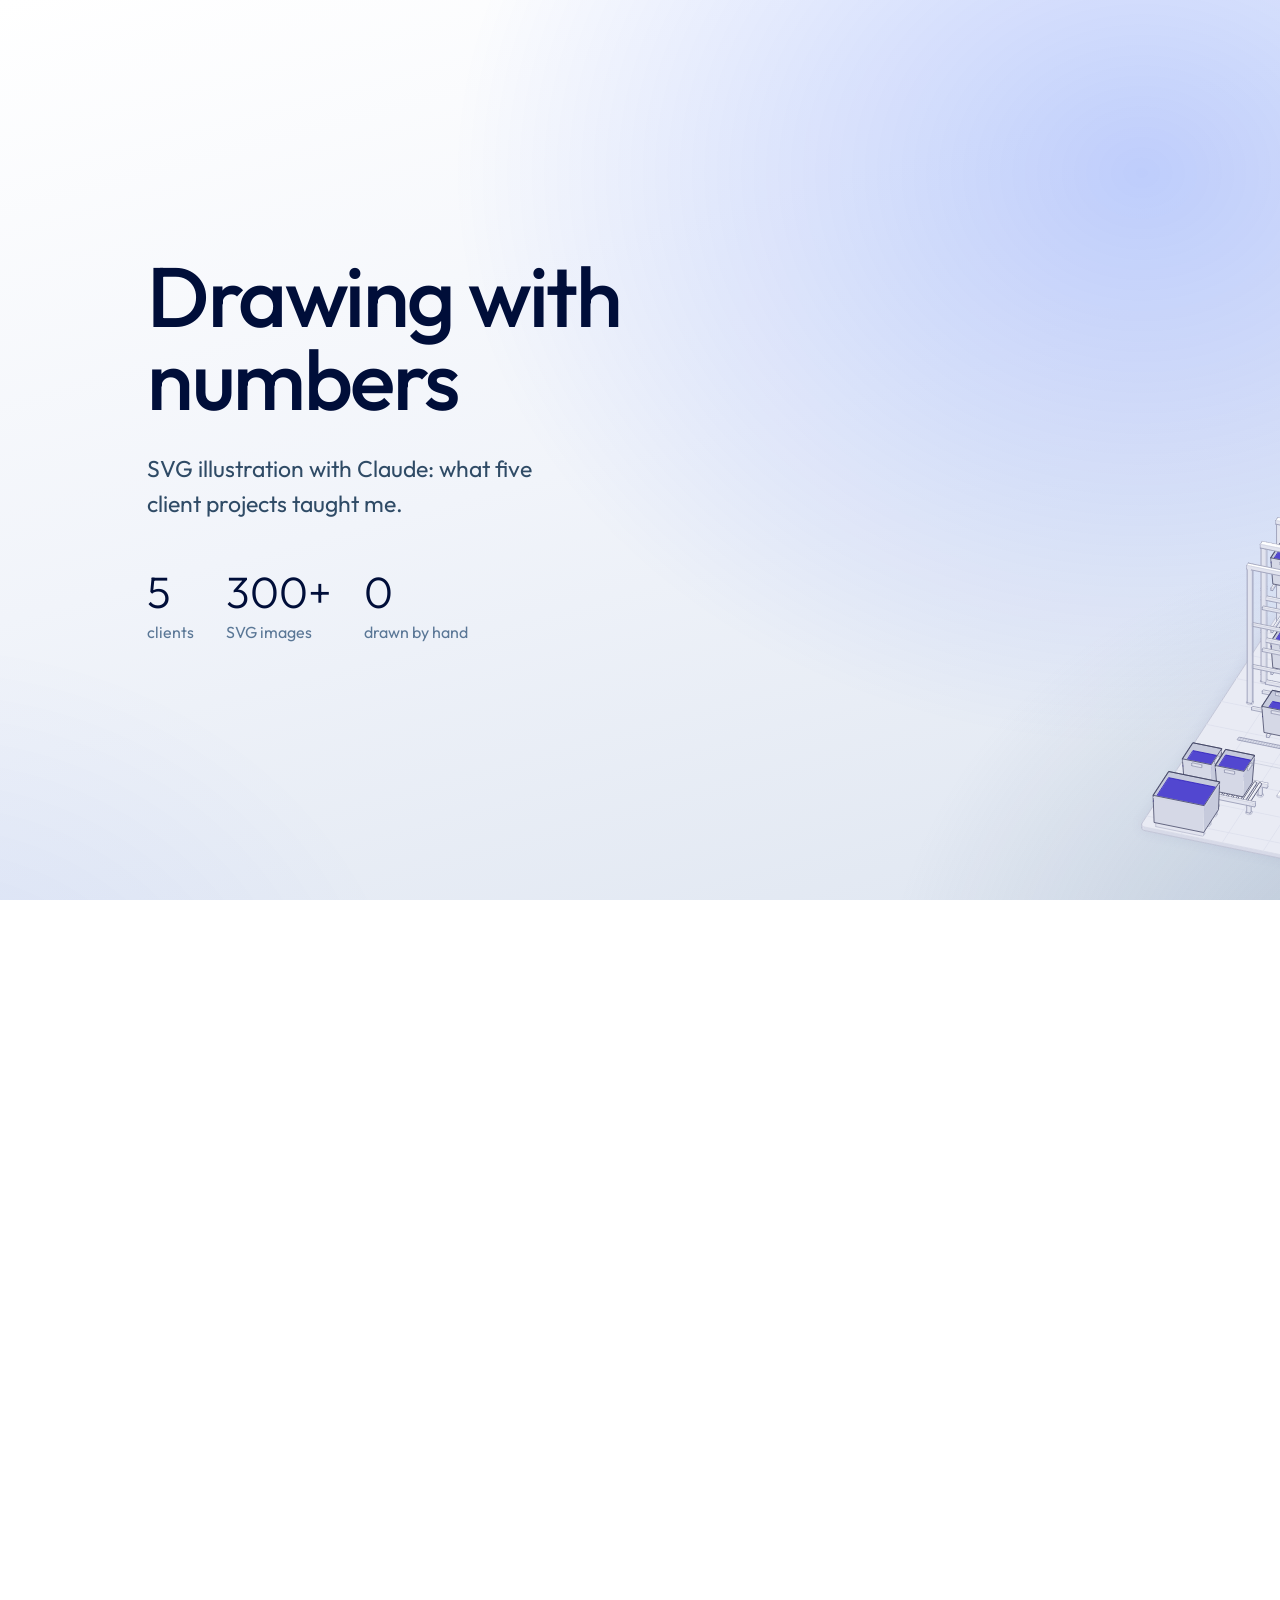
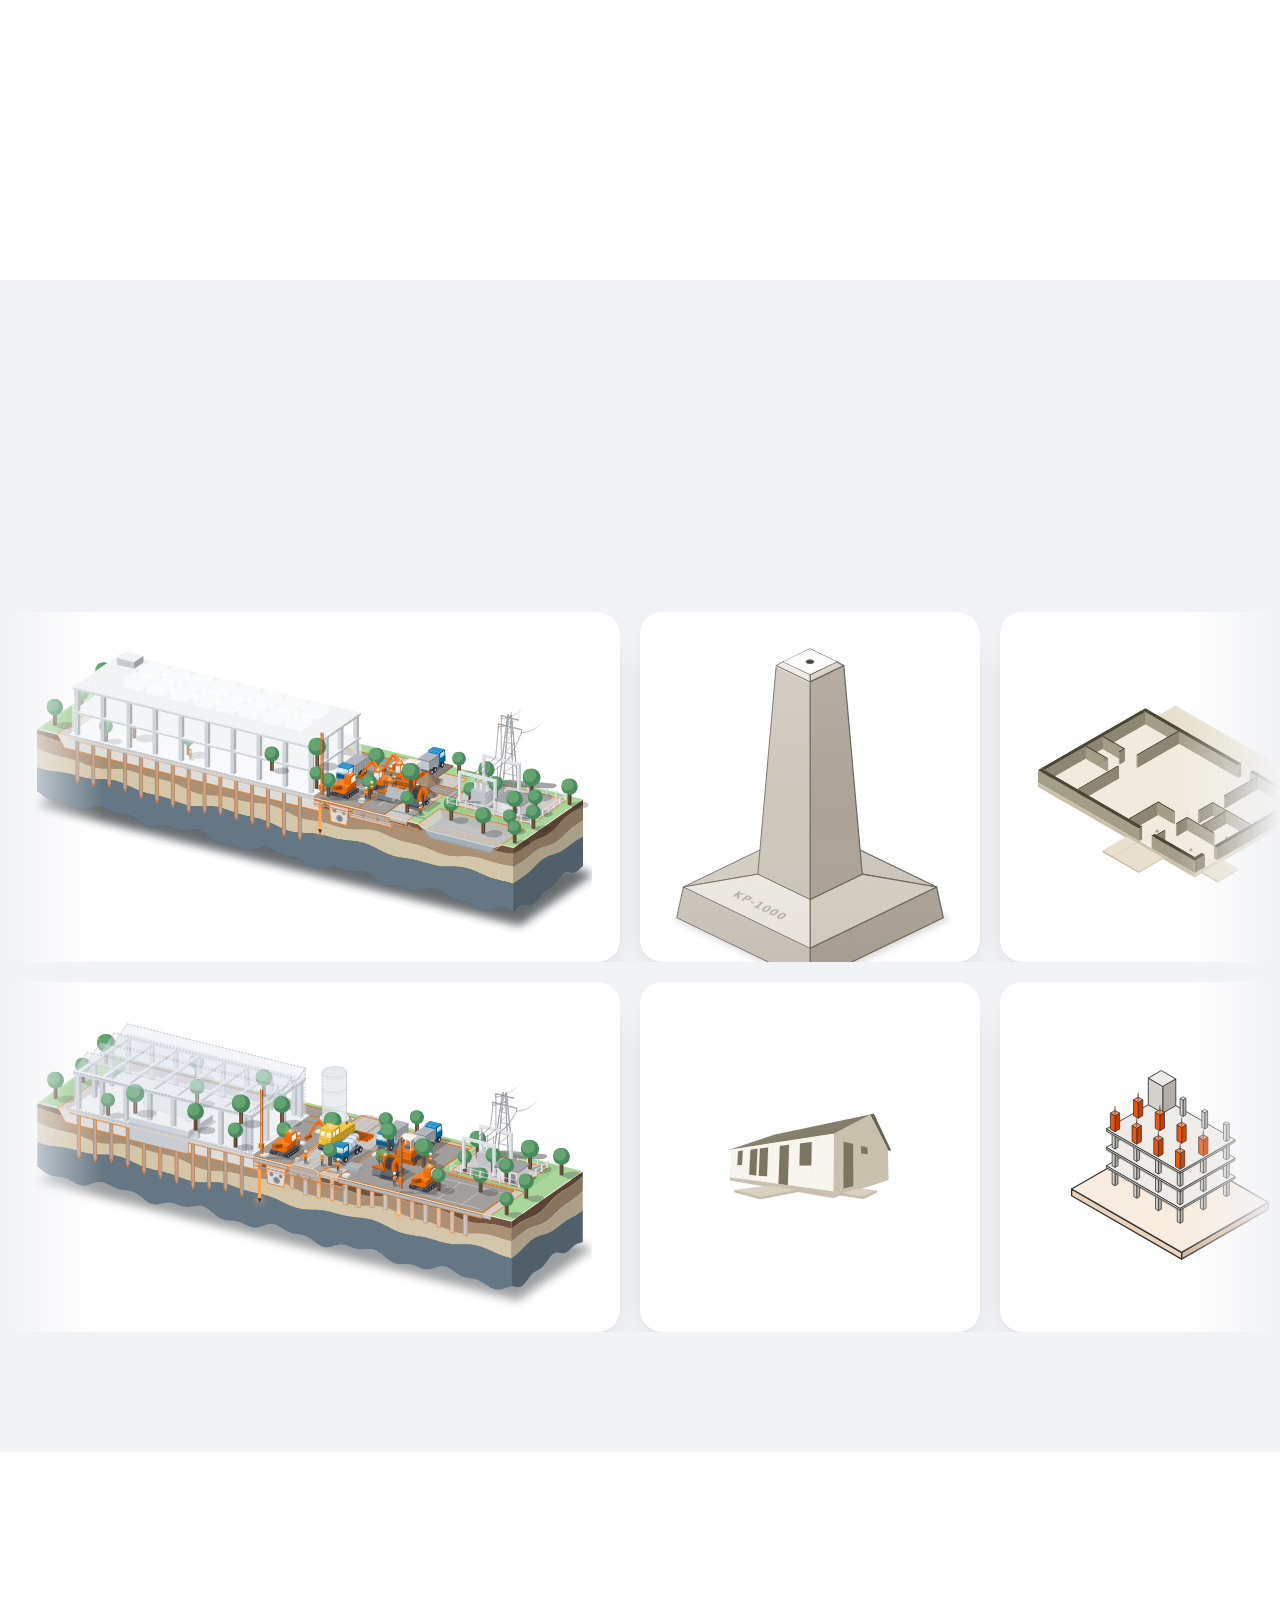
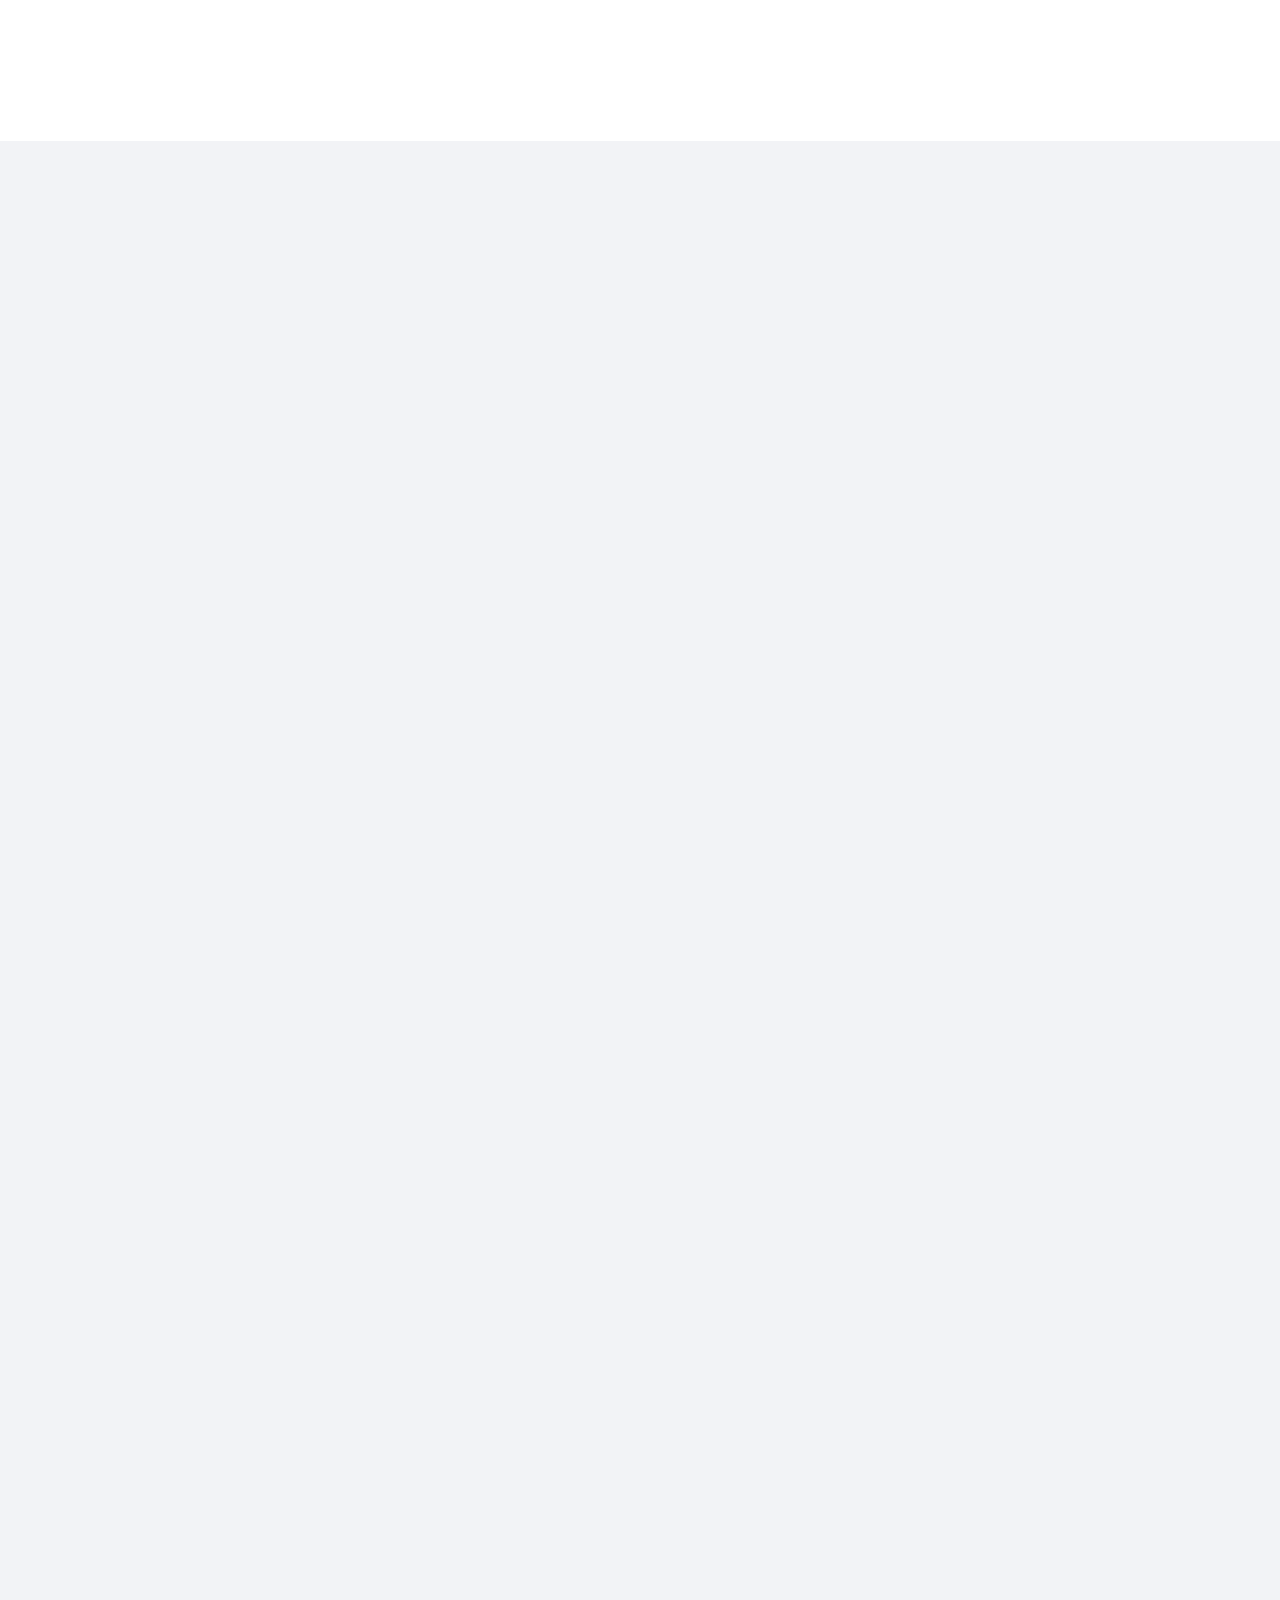
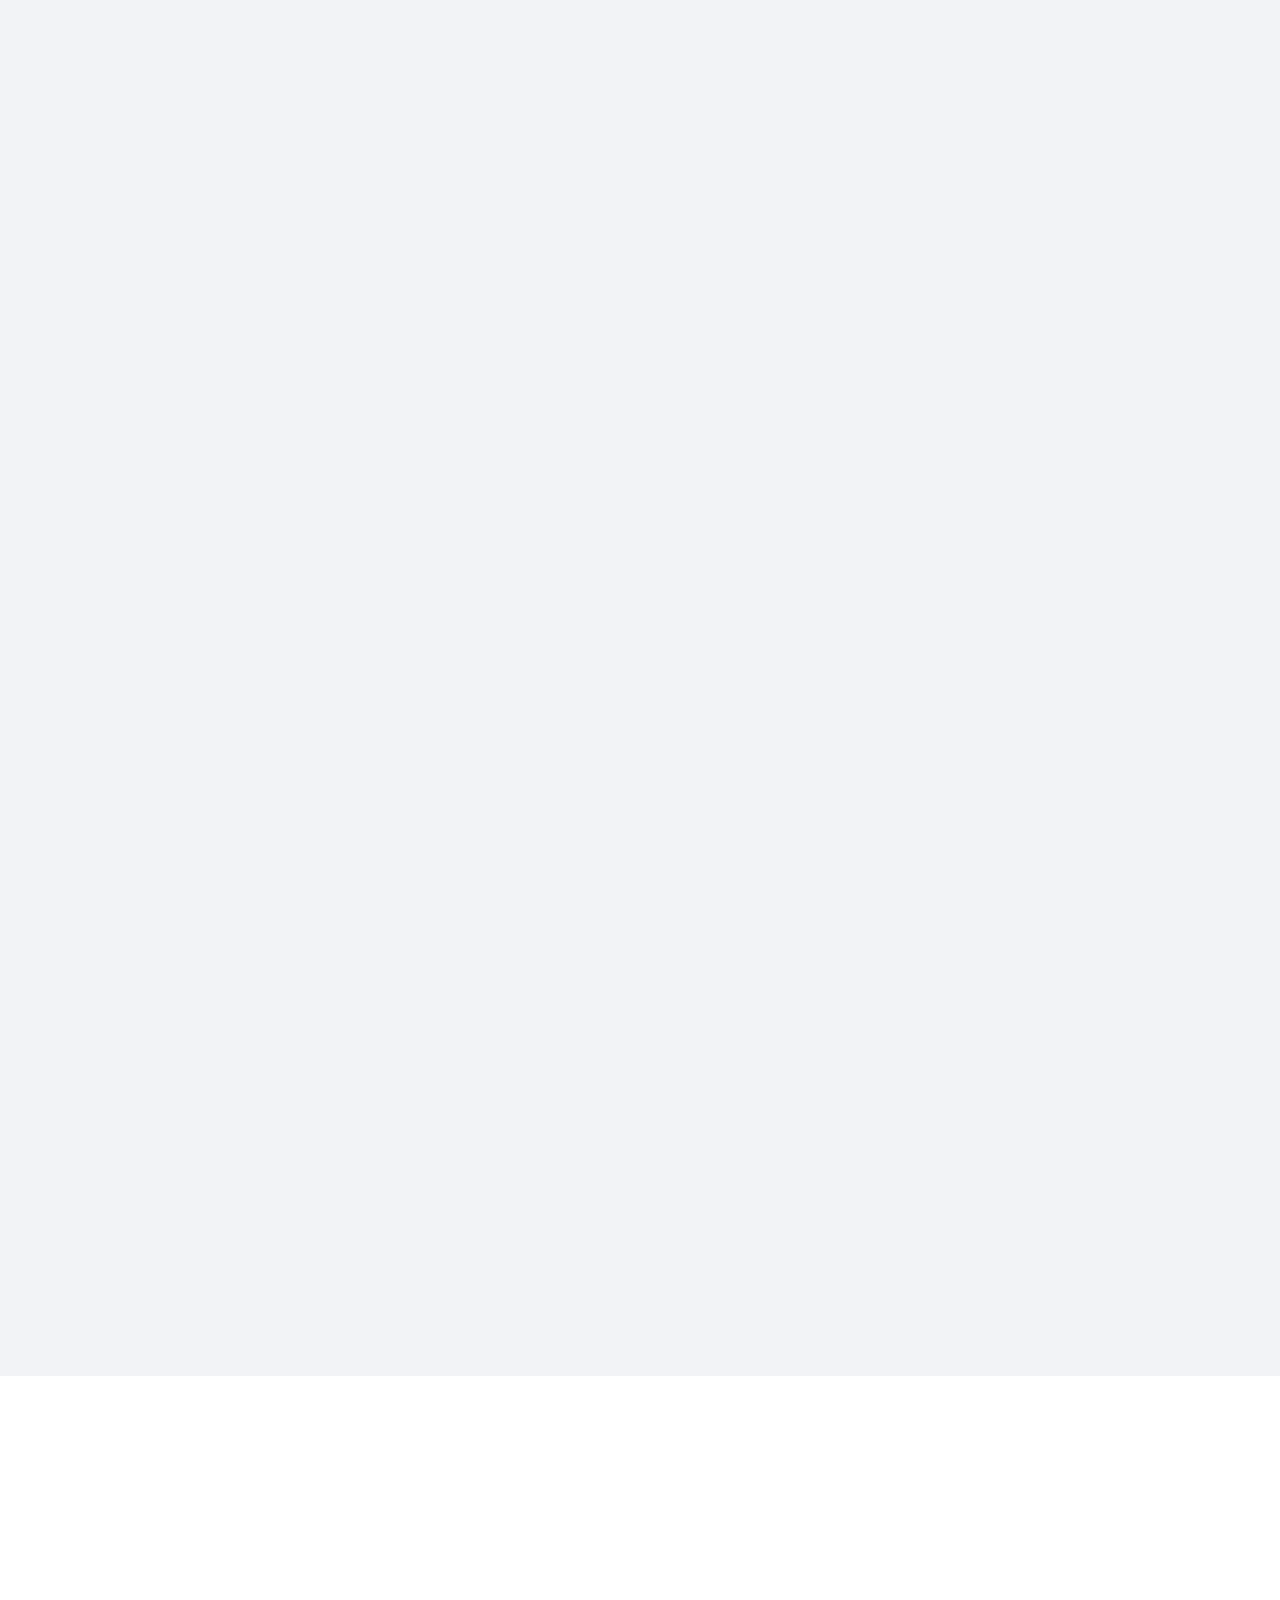
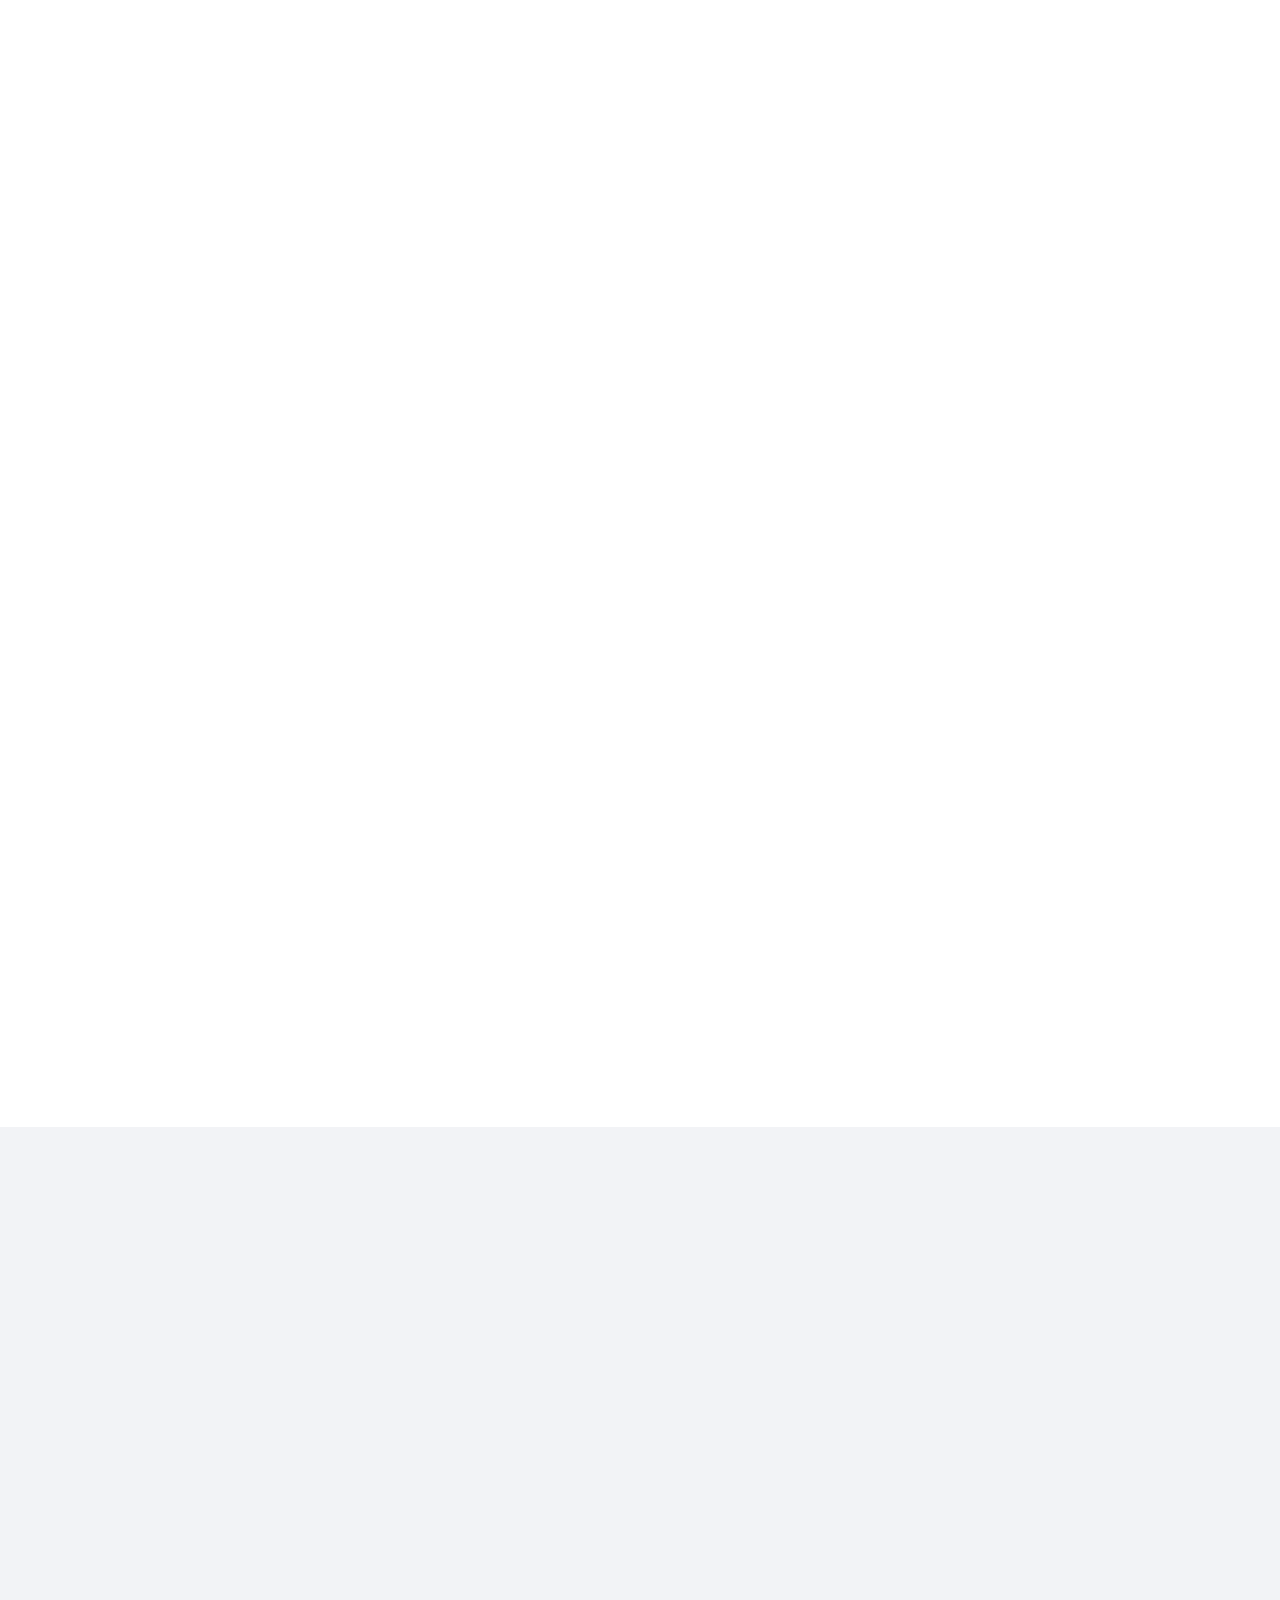
==== commit 59008dee: "Enable GitHub Pages: add .nojekyll and noindex Co-Authored-By: Claude Opus 5.5 <noreply@anthropic.co" ====
--- a/index.html
+++ b/index.html
@@ -1,5 +1,6 @@
 <!doctype html>
-<html lang="en"><head><meta charset="utf-8"><meta name="viewport" content="width=device-width,initial-scale=1">
+<html lang="en"><head>
+<meta name="robots" content="noindex, nofollow"><meta charset="utf-8"><meta name="viewport" content="width=device-width,initial-scale=1">
 <title>Drawing with numbers</title>
 <link rel="preconnect" href="https://fonts.googleapis.com">
 <link href="https://fonts.googleapis.com/css2?family=Outfit:wght@300;400;500;700;800&display=swap" rel="stylesheet">
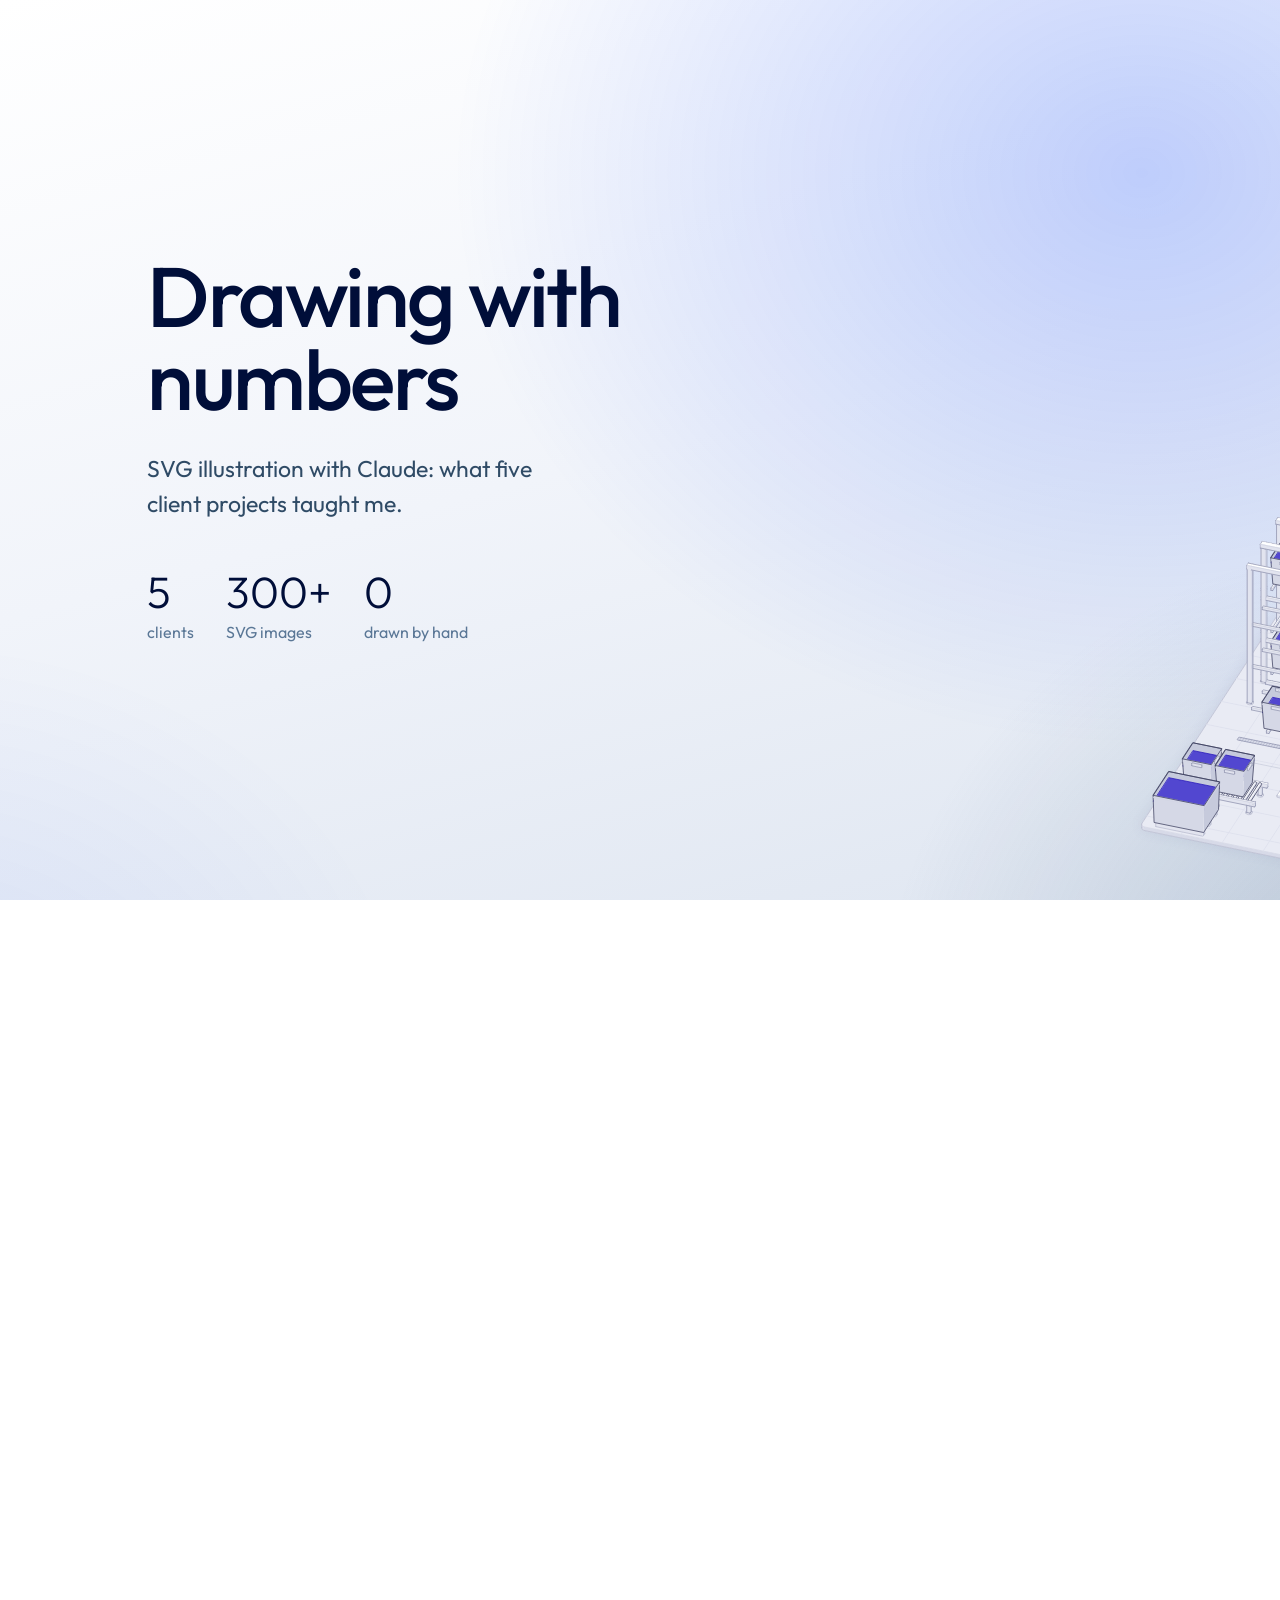
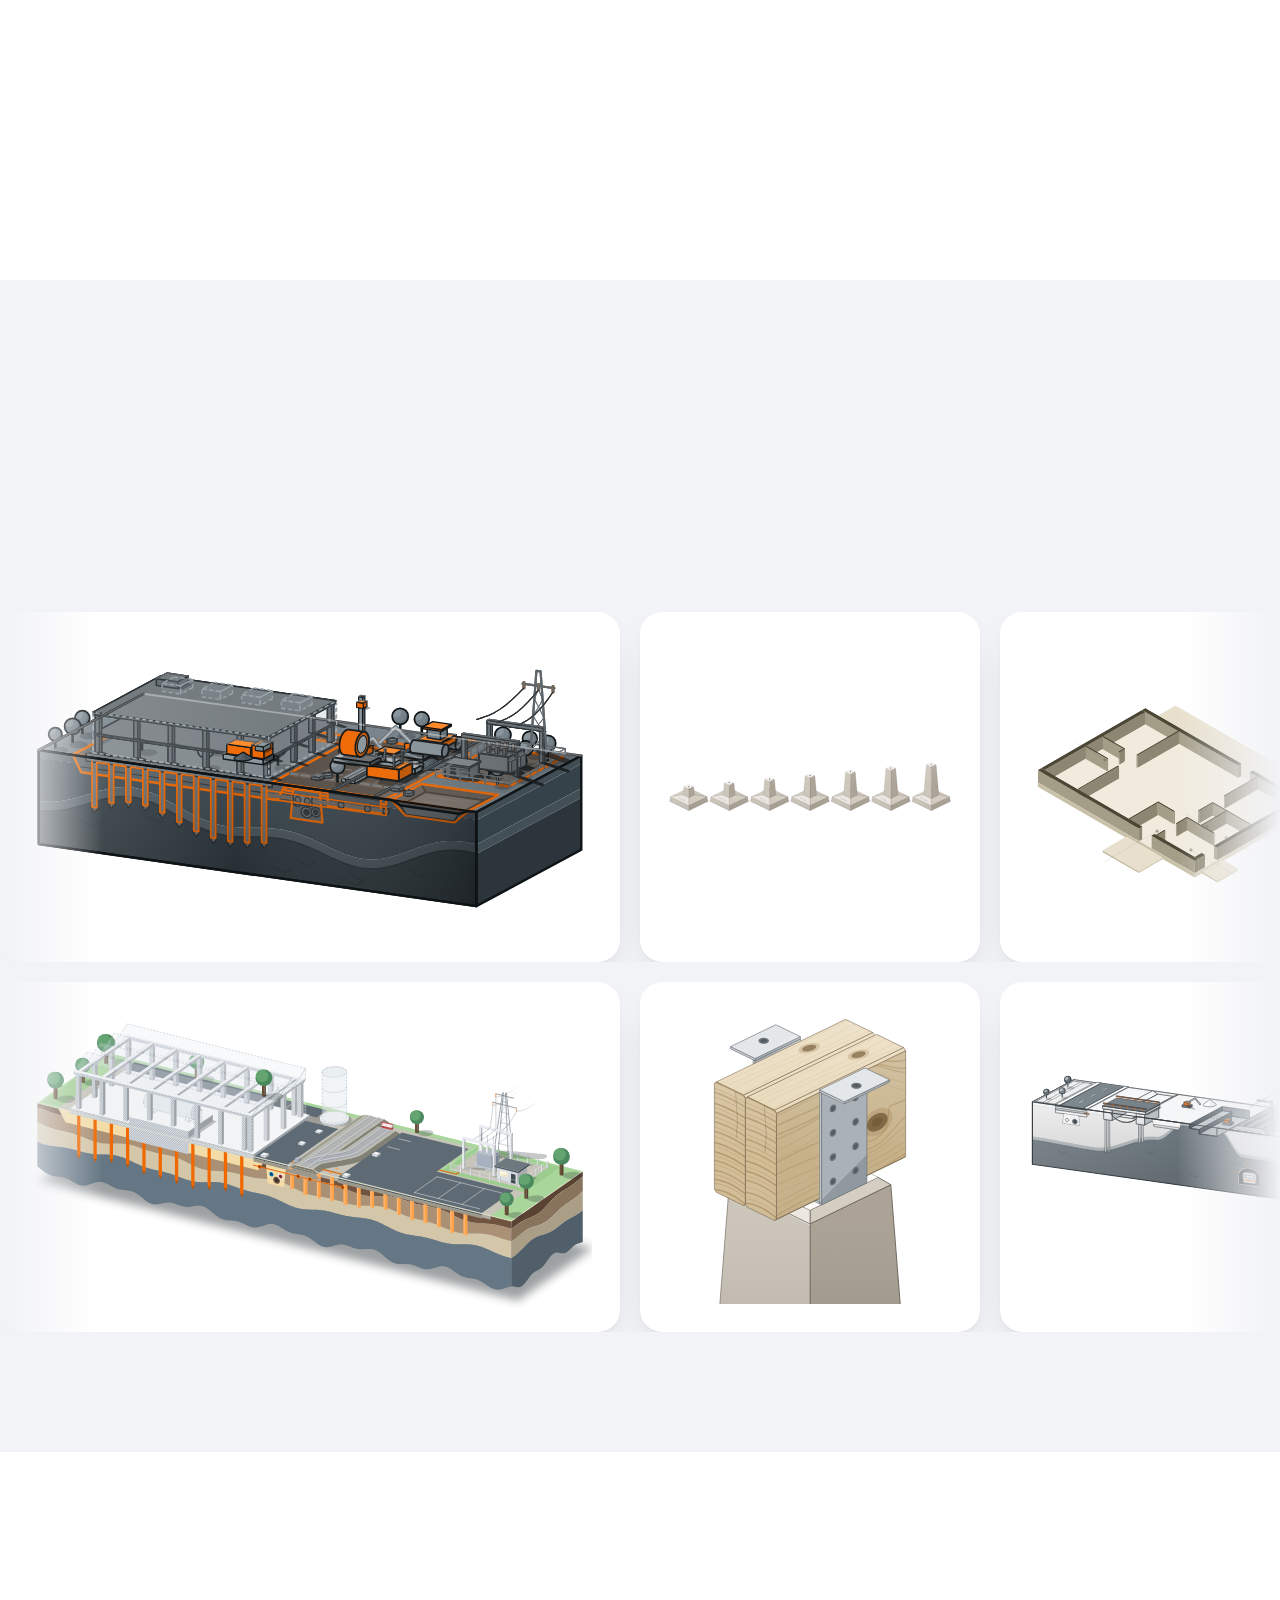
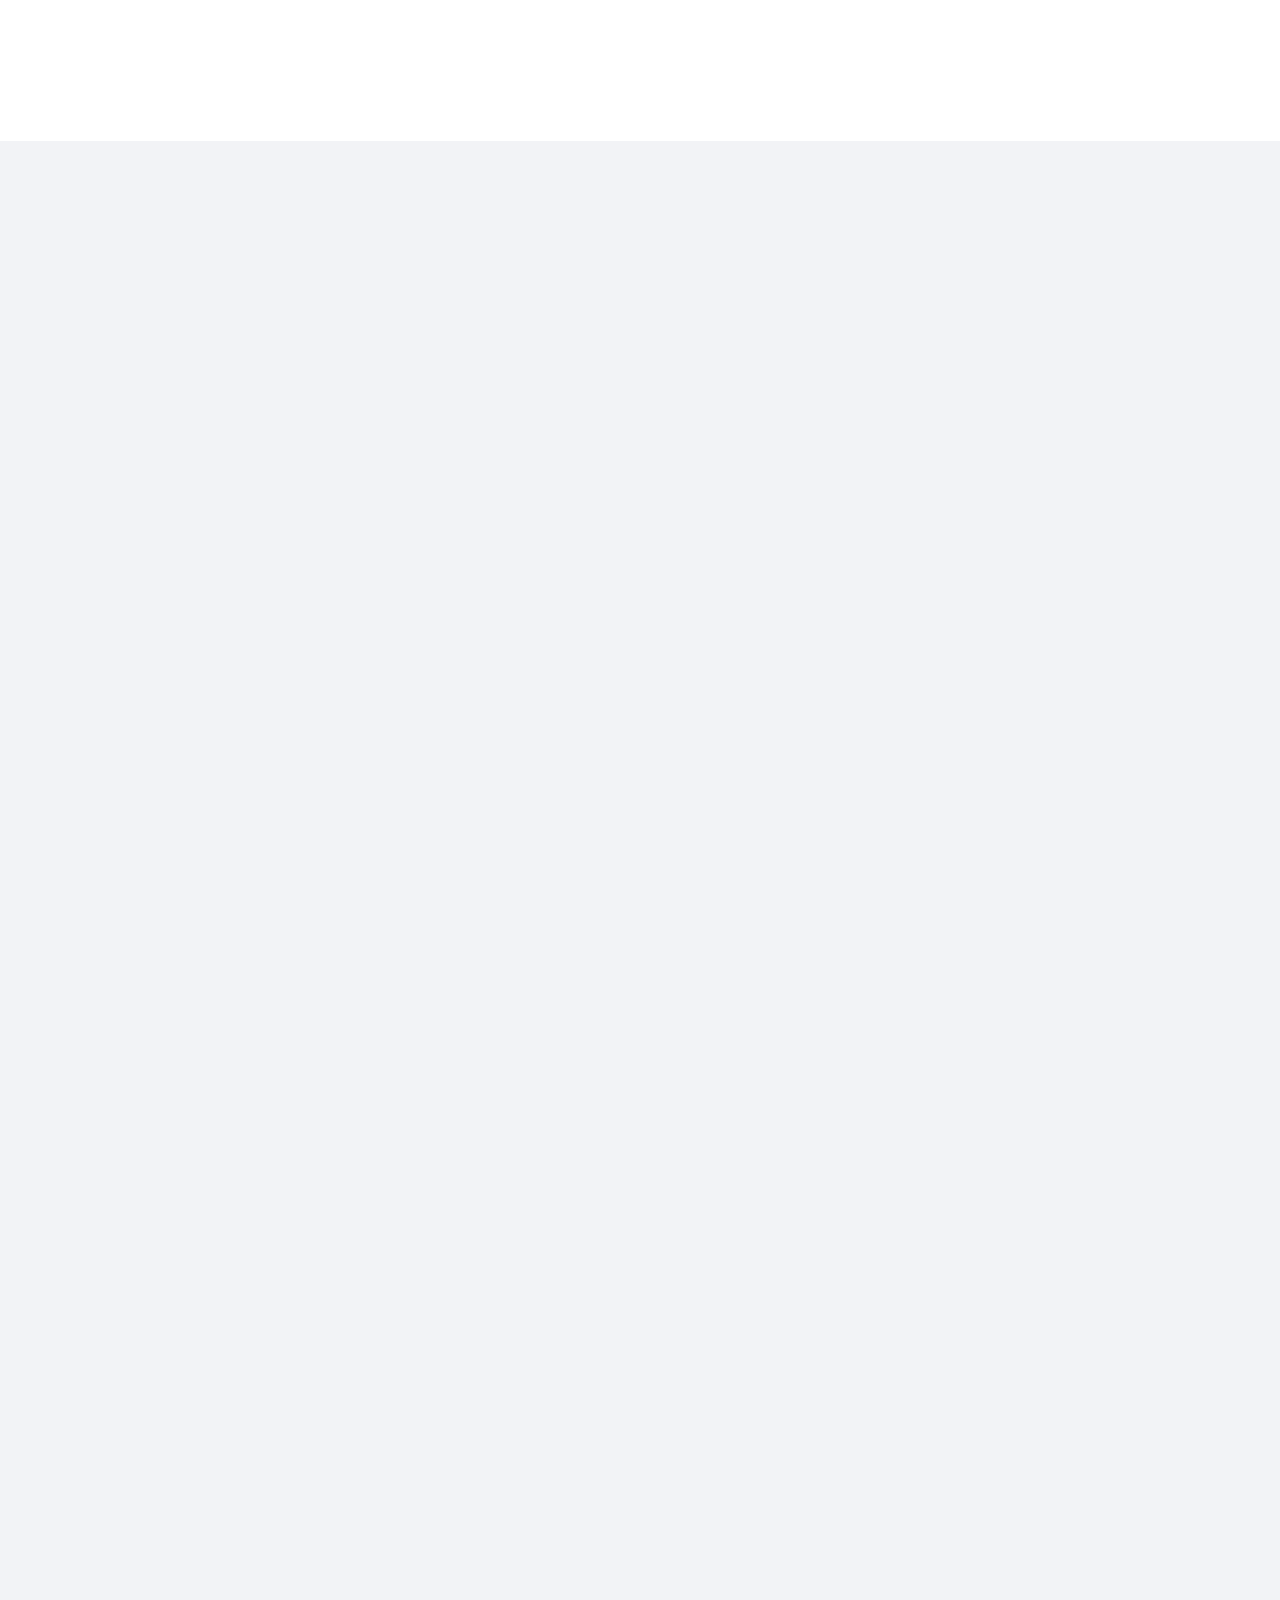
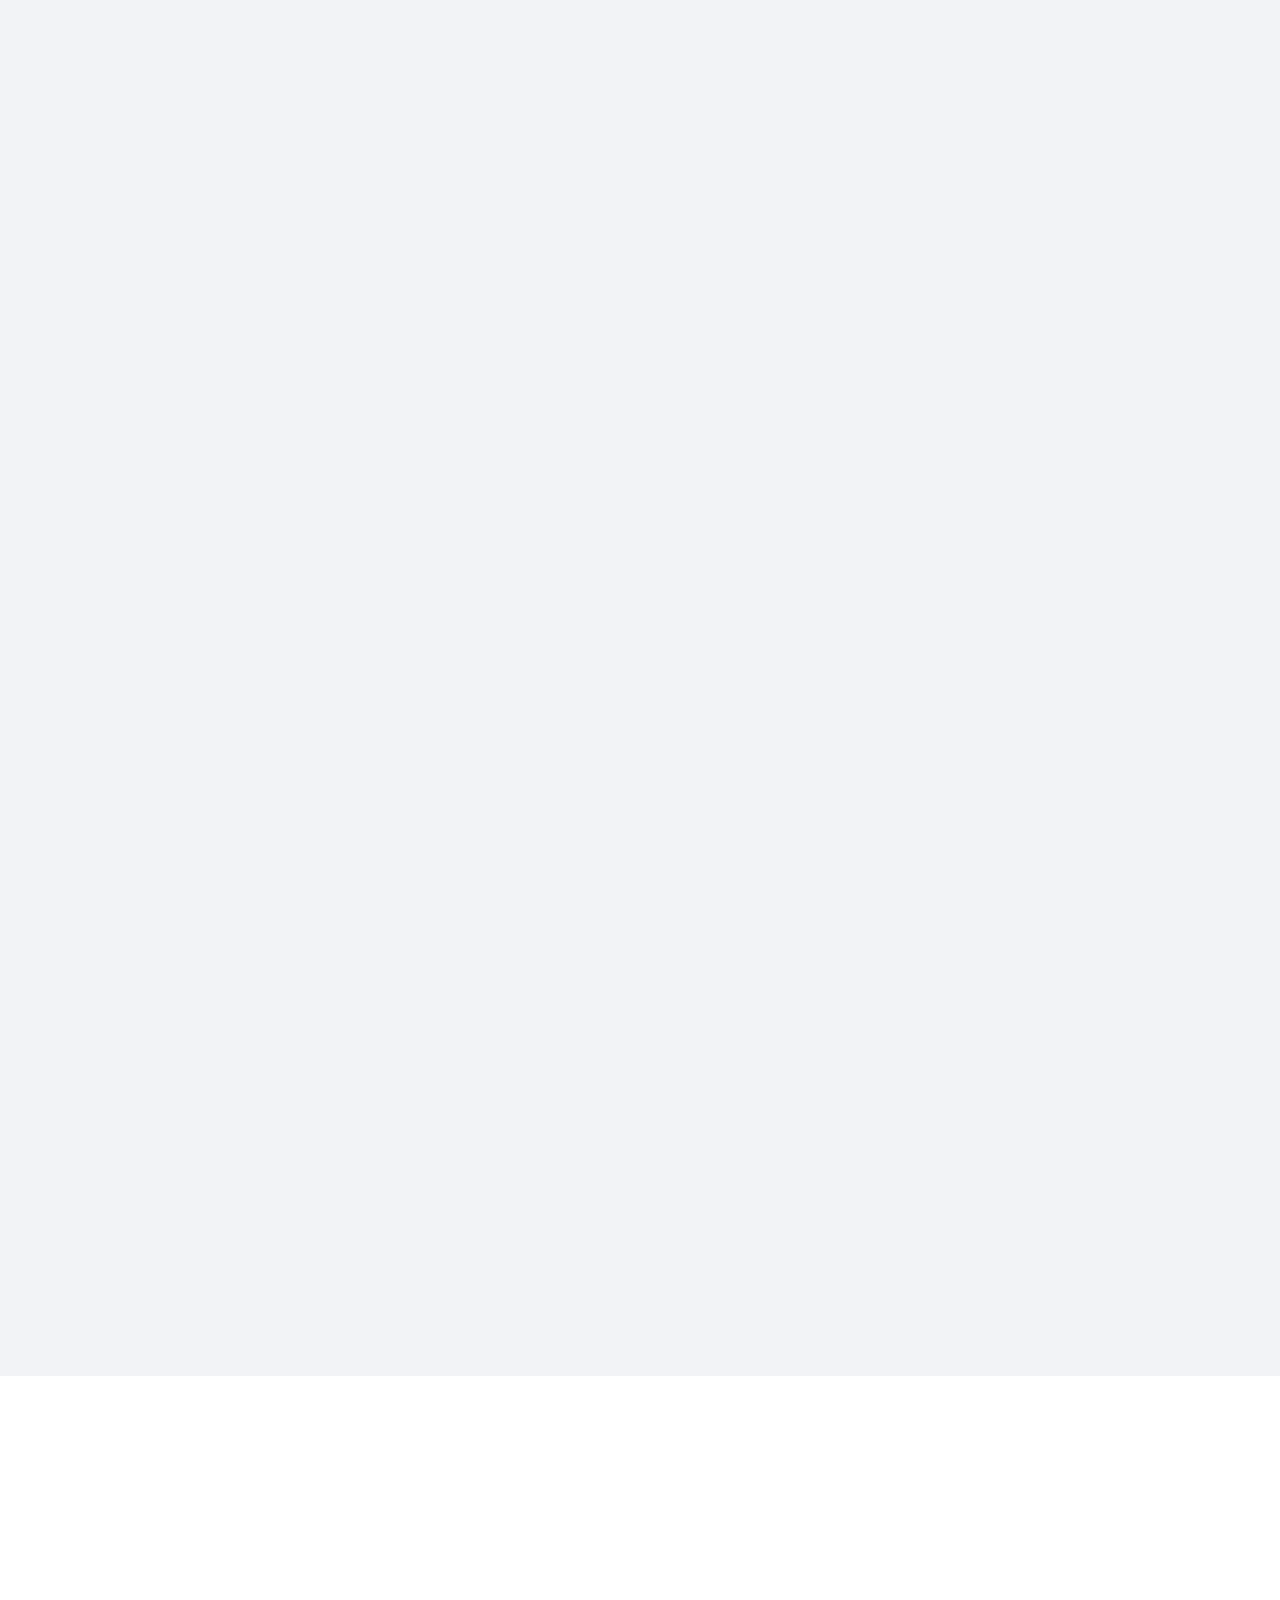
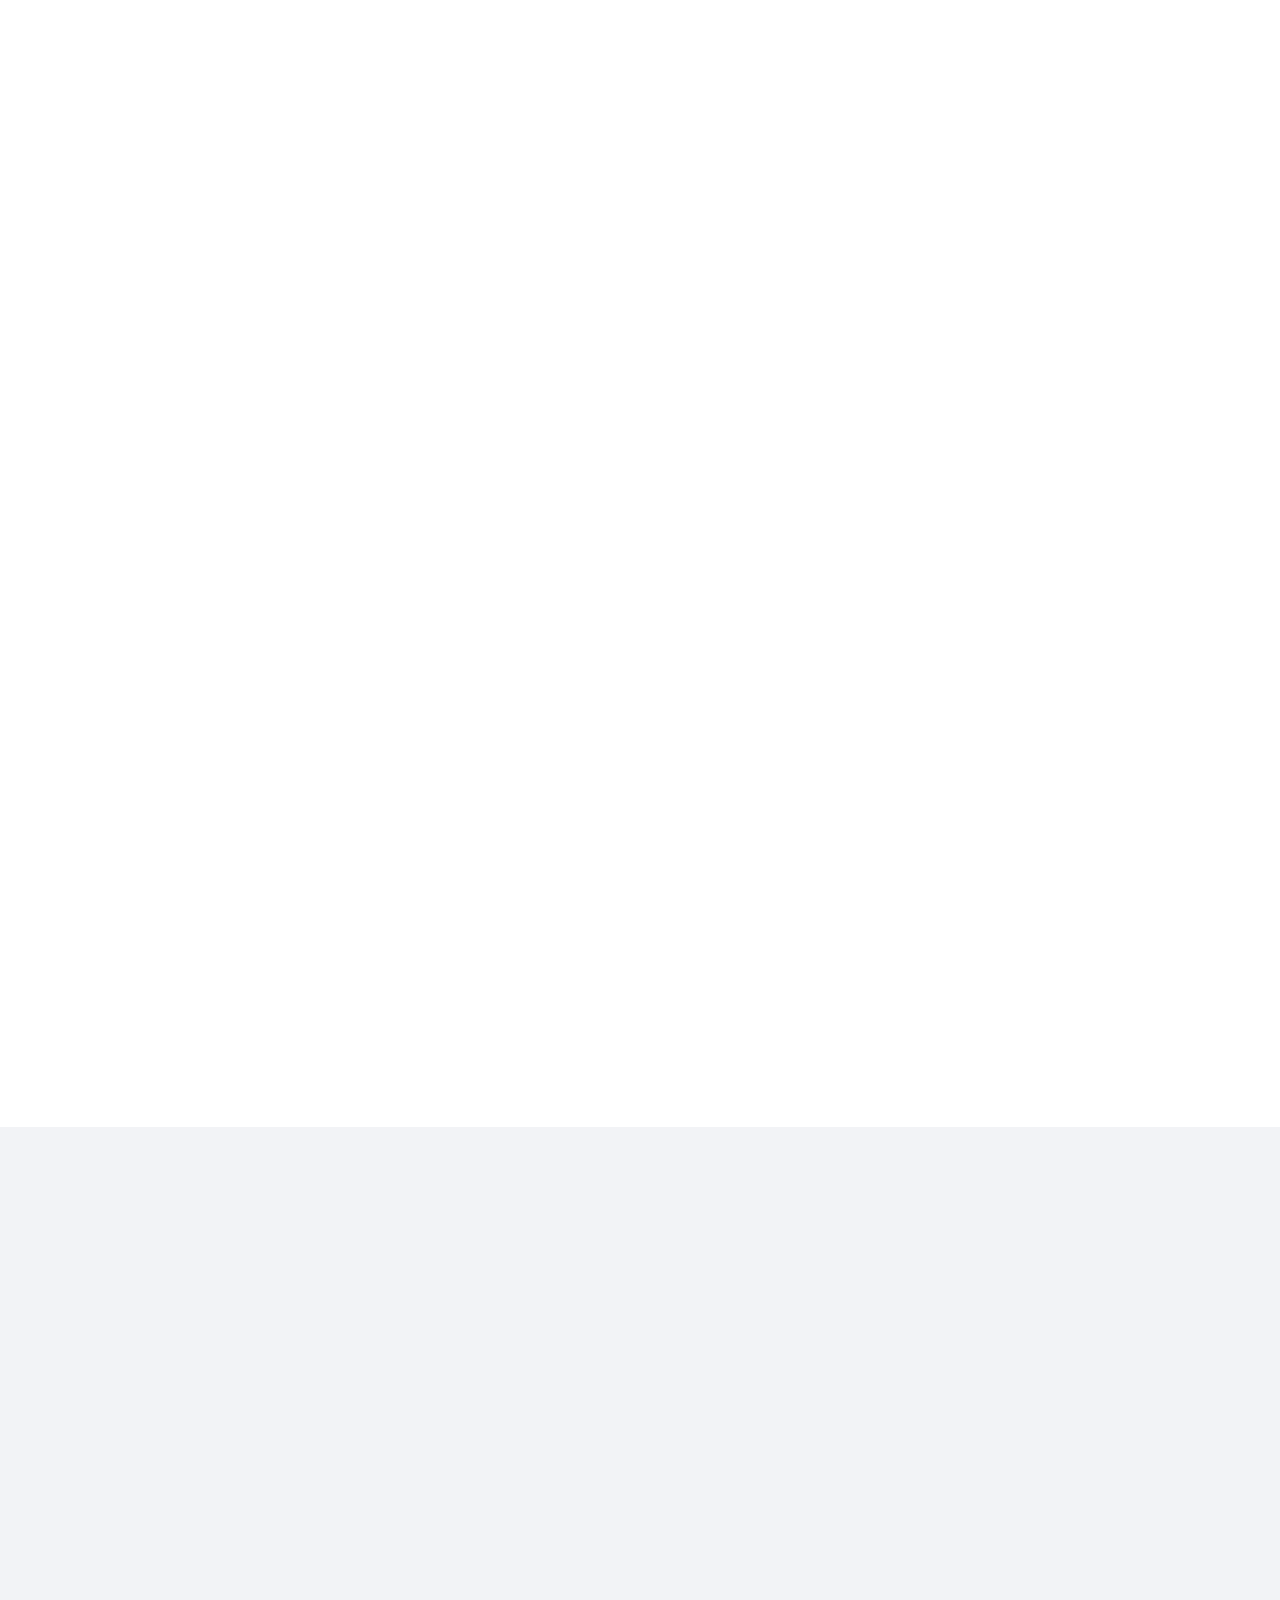
==== commit 59814b6b: "SVG wall: replace images with seven selected illustrations Co-Authored-By: Claude Opus 5.5 <noreply@" ====
--- a/index.html
+++ b/index.html
@@ -141,7 +141,7 @@
 @keyframes mq{to{transform:translateX(-50%)}}
 .card{width:300px;height:230px;flex:none;background:#fff;border-radius:18px;padding:22px;display:grid;place-items:center;transition:transform .4s cubic-bezier(.2,.7,.1,1)}
 .card:hover{transform:translateY(-6px) scale(1.03)}
-.card img{max-width:100%;max-height:100%;object-fit:contain}
+.card img{max-width:100%;max-height:100%;object-fit:contain}.card.t{display:flex;align-items:center;justify-content:center}.card.t img{width:100%;height:100%;min-height:0;object-fit:contain}
 .feat{background:linear-gradient(180deg,var(--navy) 0%,#061a5e 100%);color:var(--white)}
 .feat .lead{color:var(--g2)}.feat .eyebrow{color:#7d9bff}
 .zoom{margin:72px 0 0;background:#fff;border-radius:24px;padding:clamp(20px,4vw,56px);transform:scale(.88) translateY(40px);opacity:.4;transition:transform 1.4s cubic-bezier(.2,.7,.1,1),opacity 1.4s;box-shadow:0 60px 120px -40px rgba(0,60,255,.55)}
@@ -290,7 +290,7 @@
 </div></section>
 
 <section class="wall" id="seina"><div class="w rv"><h2>None of these<br>were drawn by hand.</h2></div>
-<div class="mq"><div class="track"><div class="card w"><img loading="lazy" src="assets/GRK/wireframet/kuvat/datakeskus/uusi/dk-animaatio.svg" alt=""></div><div class="card "><img loading="lazy" src="assets/BCE/proto/kuvat/tuotekuva-kp-1000.svg" alt=""></div><div class="card "><img loading="lazy" src="assets/Luotokoti/assets/aksonometria-3mh.svg" alt=""></div><div class="card w"><img loading="lazy" src="assets/GRK/wireframet/kuvat/toimialat/energia/en-animaatio.svg" alt=""></div><div class="card "><img loading="lazy" src="assets/BCE/analytiikka/docs/kuvat/palkkikuva-rivi.svg" alt=""></div><div class="card "><img loading="lazy" src="assets/GRK/wireframet/kuvat/toimialat/kaupungit/kv-6.svg" alt=""></div><div class="card w"><img loading="lazy" src="assets/GRK/wireframet/kuvat/datakeskus/uusi/dk-animaatio.svg" alt=""></div><div class="card "><img loading="lazy" src="assets/BCE/proto/kuvat/tuotekuva-kp-1000.svg" alt=""></div><div class="card "><img loading="lazy" src="assets/Luotokoti/assets/aksonometria-3mh.svg" alt=""></div><div class="card w"><img loading="lazy" src="assets/GRK/wireframet/kuvat/toimialat/energia/en-animaatio.svg" alt=""></div><div class="card "><img loading="lazy" src="assets/BCE/analytiikka/docs/kuvat/palkkikuva-rivi.svg" alt=""></div><div class="card "><img loading="lazy" src="assets/GRK/wireframet/kuvat/toimialat/kaupungit/kv-6.svg" alt=""></div></div></div><div class="mq rev"><div class="track"><div class="card w"><img loading="lazy" src="assets/GRK/wireframet/kuvat/toimialat/teollisuus/te-animaatio.svg" alt=""></div><div class="card "><img loading="lazy" src="assets/Luotokoti/assets/talokuva.svg" alt=""></div><div class="card "><img loading="lazy" src="assets/GRK/wireframet/kuvat/menetelmat/me-runko.svg" alt=""></div><div class="card "><img loading="lazy" src="assets/GRK/wireframet/kuvat/palvelut/pi-rata.svg" alt=""></div><div class="card "><img loading="lazy" src="assets/GRK/wireframet/kuvat/datakeskus/tumma/dk-1.svg" alt=""></div><div class="card w"><img loading="lazy" src="assets/GRK/wireframet/kuvat/palvelukartta/vinjetit/palvelukartta-patukka-8-tasainen-lapinakyva.svg" alt=""></div><div class="card w"><img loading="lazy" src="assets/GRK/wireframet/kuvat/toimialat/teollisuus/te-animaatio.svg" alt=""></div><div class="card "><img loading="lazy" src="assets/Luotokoti/assets/talokuva.svg" alt=""></div><div class="card "><img loading="lazy" src="assets/GRK/wireframet/kuvat/menetelmat/me-runko.svg" alt=""></div><div class="card "><img loading="lazy" src="assets/GRK/wireframet/kuvat/palvelut/pi-rata.svg" alt=""></div><div class="card "><img loading="lazy" src="assets/GRK/wireframet/kuvat/datakeskus/tumma/dk-1.svg" alt=""></div><div class="card w"><img loading="lazy" src="assets/GRK/wireframet/kuvat/palvelukartta/vinjetit/palvelukartta-patukka-8-tasainen-lapinakyva.svg" alt=""></div></div></div></div></div></section>
+<div class="mq"><div class="track"><div class="card w"><img loading="lazy" src="assets/GRK/wireframet/kuvat/datakeskus/tumma/dk-animaatio.svg" alt=""></div><div class="card "><img loading="lazy" src="assets/BCE/analytiikka/docs/kuvat/tuotekuva-kp-perhe.svg" alt=""></div><div class="card "><img loading="lazy" src="assets/Luotokoti/assets/aksonometria-3mh.svg" alt=""></div><div class="card t"><img loading="lazy" src="assets/GRK/wireframet/kuvat/palvelukartta/vinjetit/vinjetti-rata-paiva.svg" alt=""></div><div class="card w"><img loading="lazy" src="assets/GRK/wireframet/kuvat/datakeskus/tumma/dk-animaatio.svg" alt=""></div><div class="card "><img loading="lazy" src="assets/BCE/analytiikka/docs/kuvat/tuotekuva-kp-perhe.svg" alt=""></div><div class="card "><img loading="lazy" src="assets/Luotokoti/assets/aksonometria-3mh.svg" alt=""></div><div class="card t"><img loading="lazy" src="assets/GRK/wireframet/kuvat/palvelukartta/vinjetit/vinjetti-rata-paiva.svg" alt=""></div></div></div><div class="mq rev"><div class="track"><div class="card w"><img loading="lazy" src="assets/GRK/wireframet/kuvat/toimialat/teollisuus/te-kokonaisuus.svg" alt=""></div><div class="card t"><img loading="lazy" src="assets/BCE/analytiikka/docs/kuvat/asennus-pak-100x150.svg" alt=""></div><div class="card w"><img loading="lazy" src="assets/GRK/wireframet/kuvat/palvelukartta/grk-palvelukartta-v4-brandi.svg" alt=""></div><div class="card w"><img loading="lazy" src="assets/GRK/wireframet/kuvat/toimialat/teollisuus/te-kokonaisuus.svg" alt=""></div><div class="card t"><img loading="lazy" src="assets/BCE/analytiikka/docs/kuvat/asennus-pak-100x150.svg" alt=""></div><div class="card w"><img loading="lazy" src="assets/GRK/wireframet/kuvat/palvelukartta/grk-palvelukartta-v4-brandi.svg" alt=""></div></div></div></div></div></section>
 <section class="tint" id="oivallus"><div class="w">
 <div class="rv">
 <p class="big">Don’t ask for an image. Ask for a drawing machine.</p>
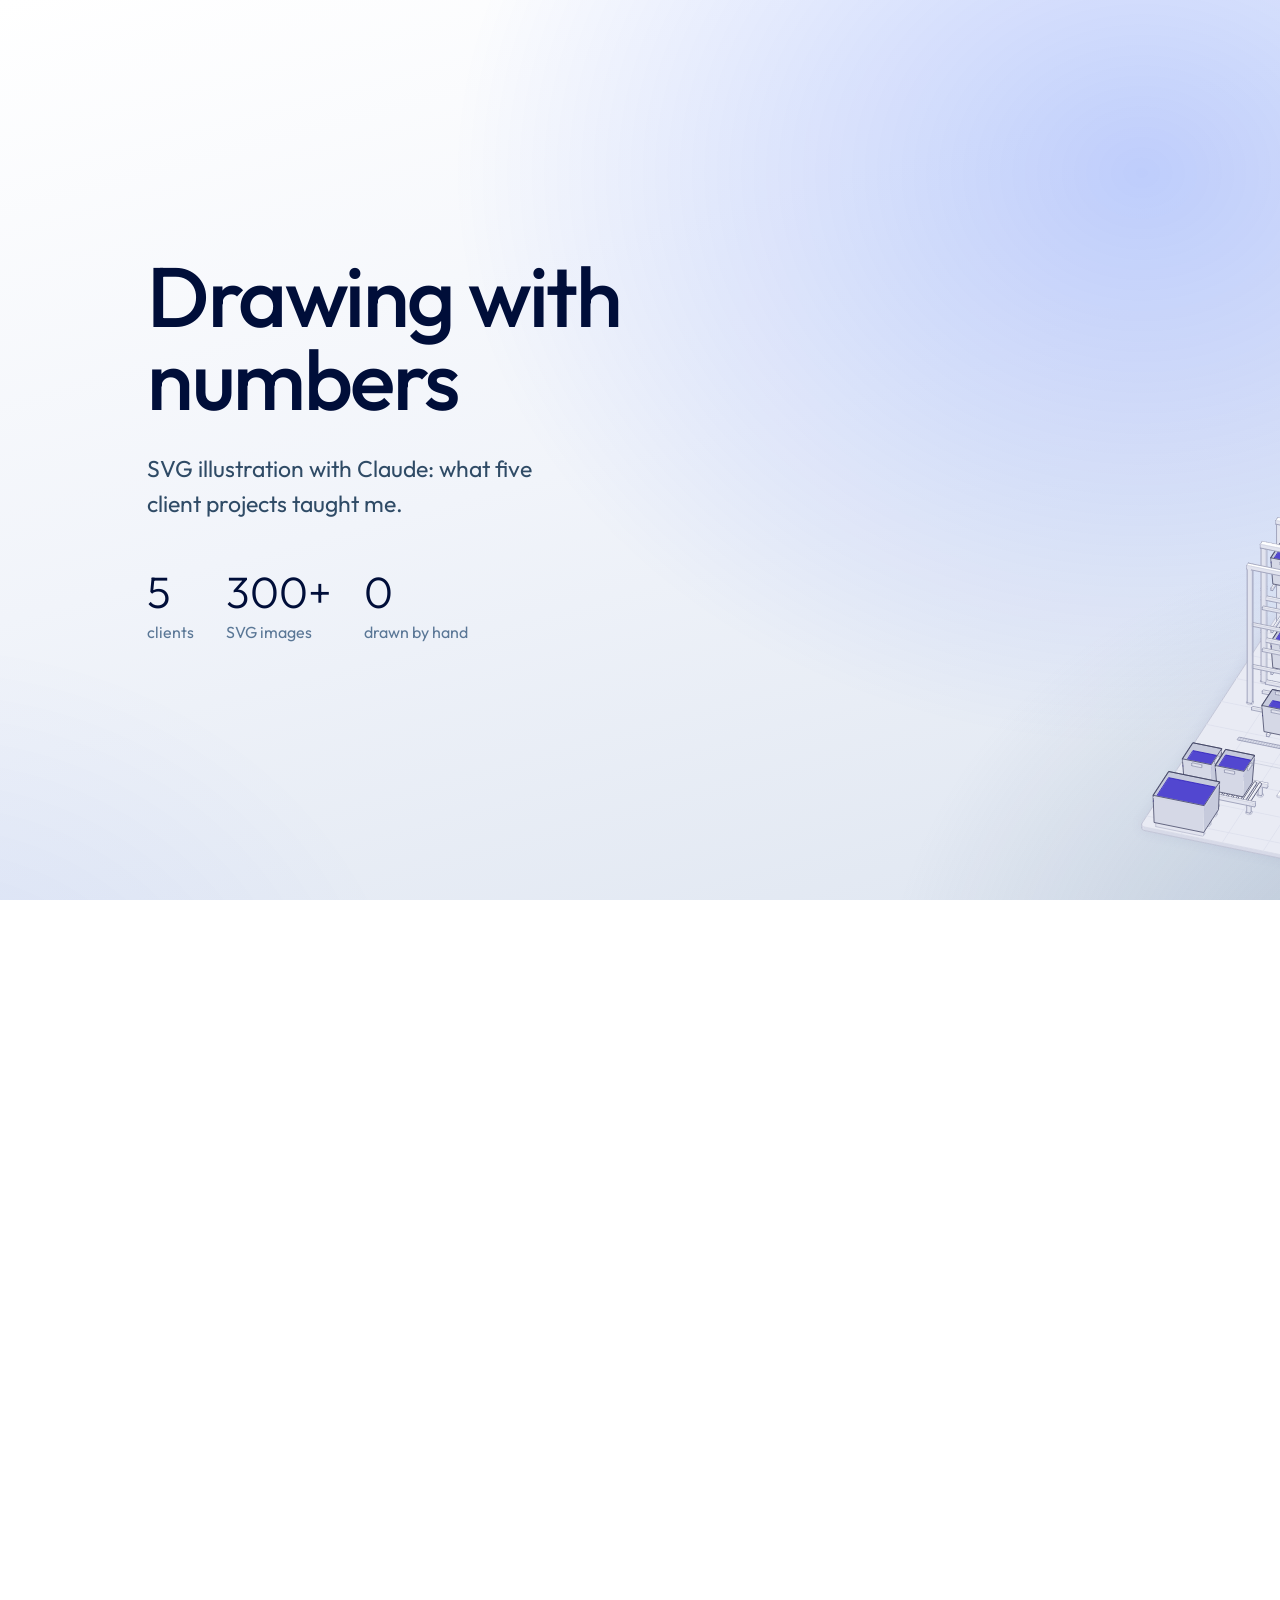
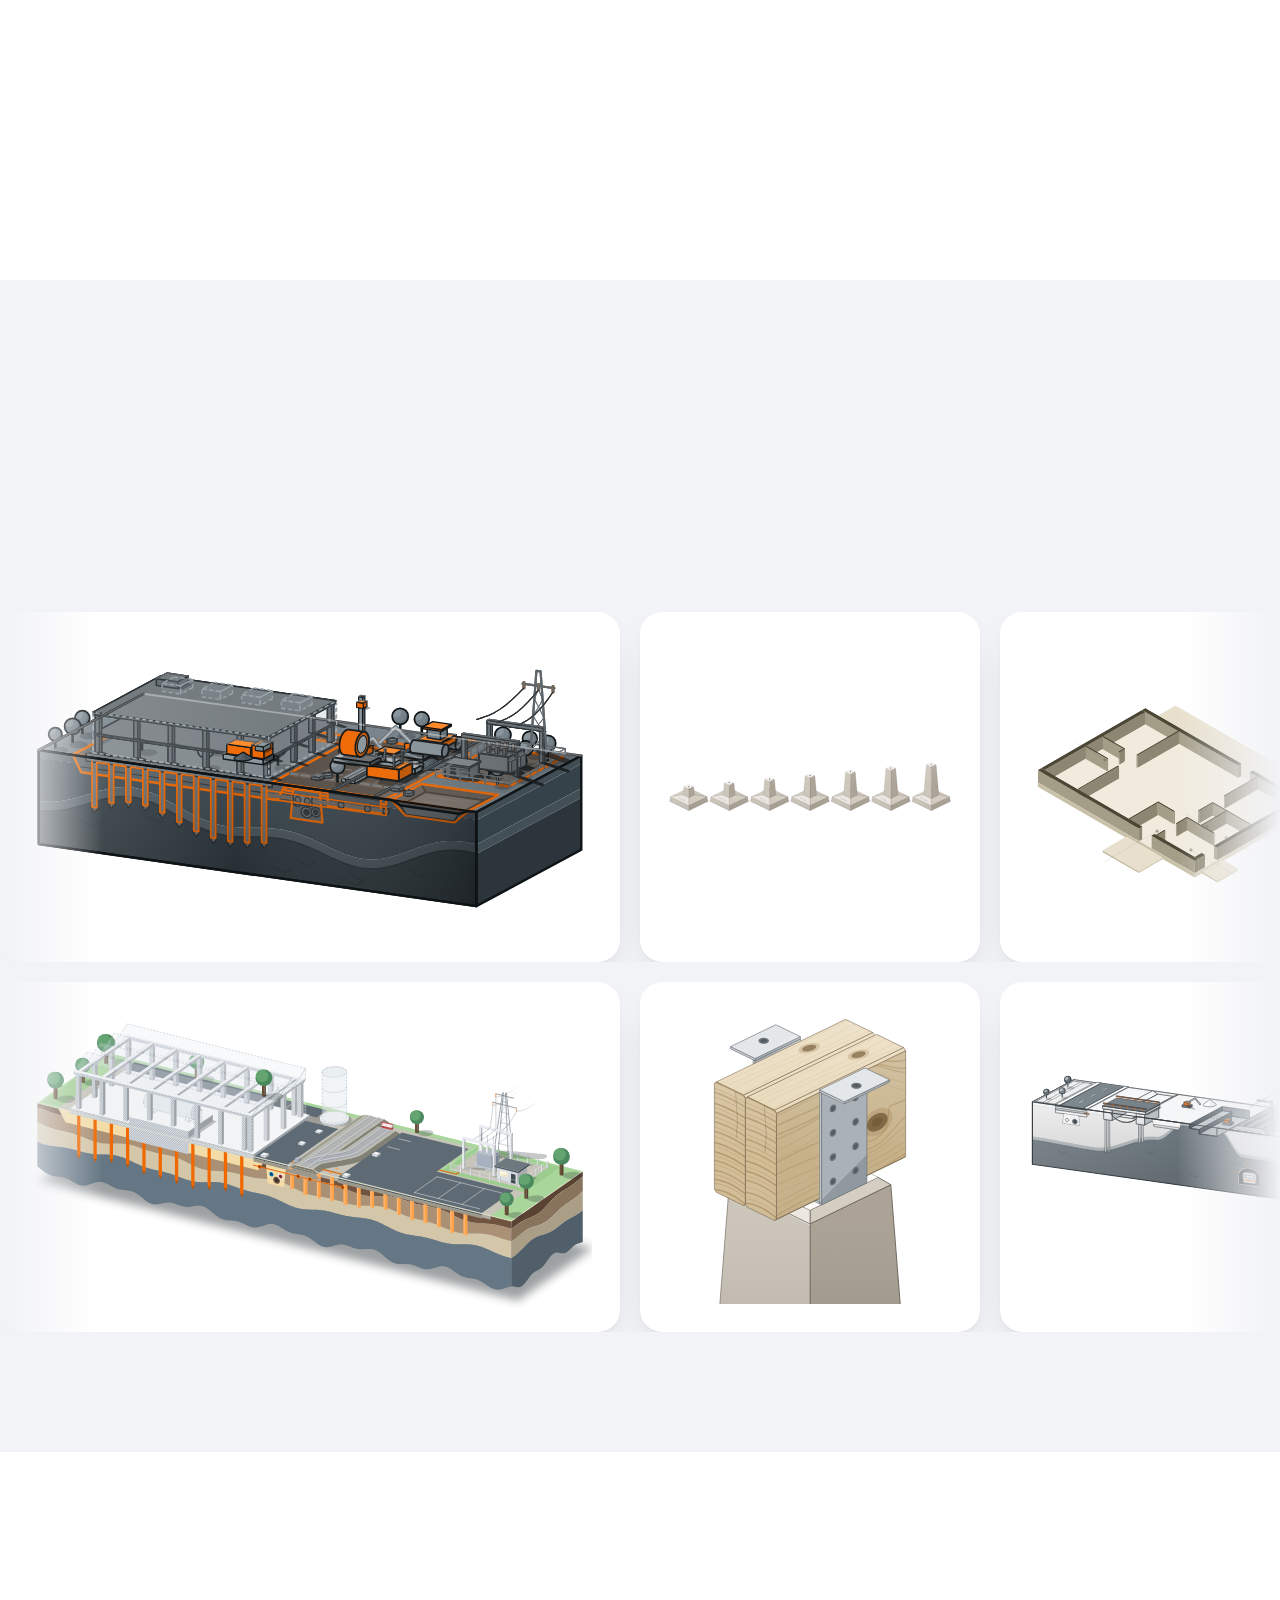
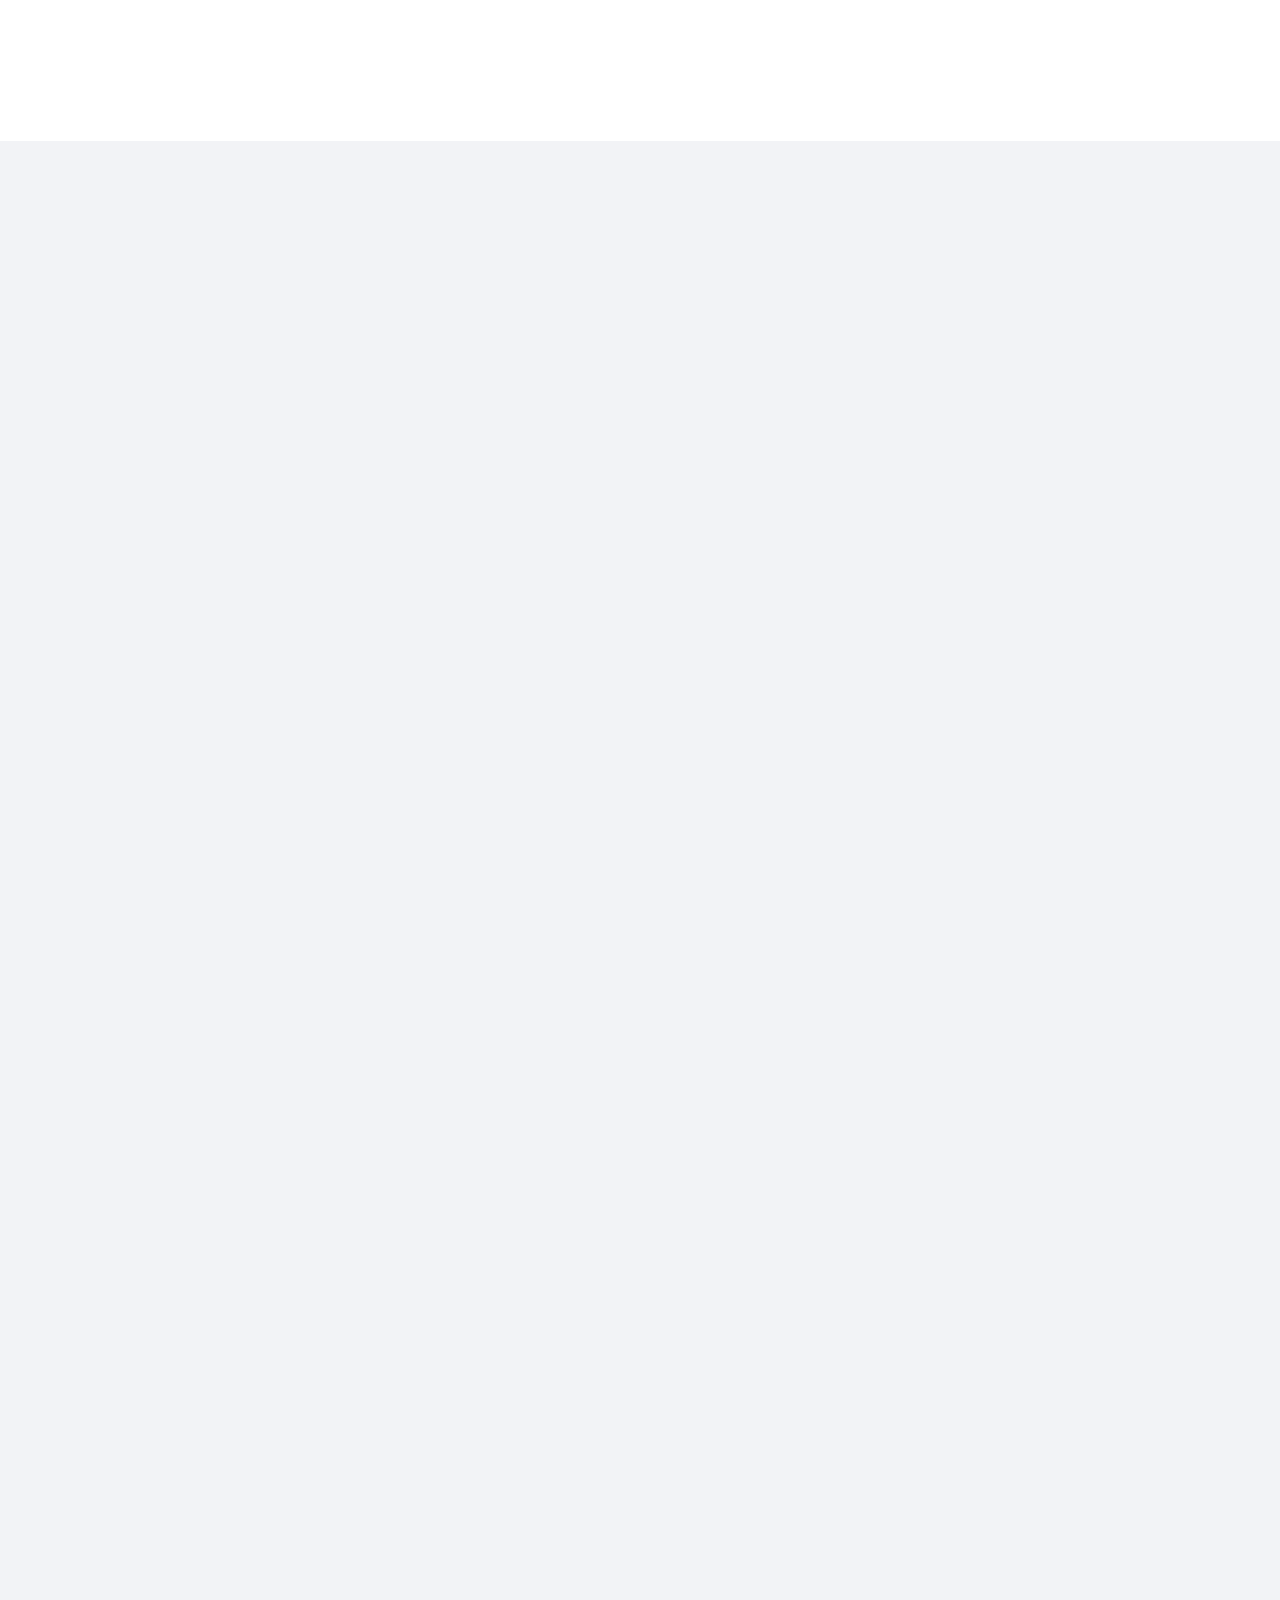
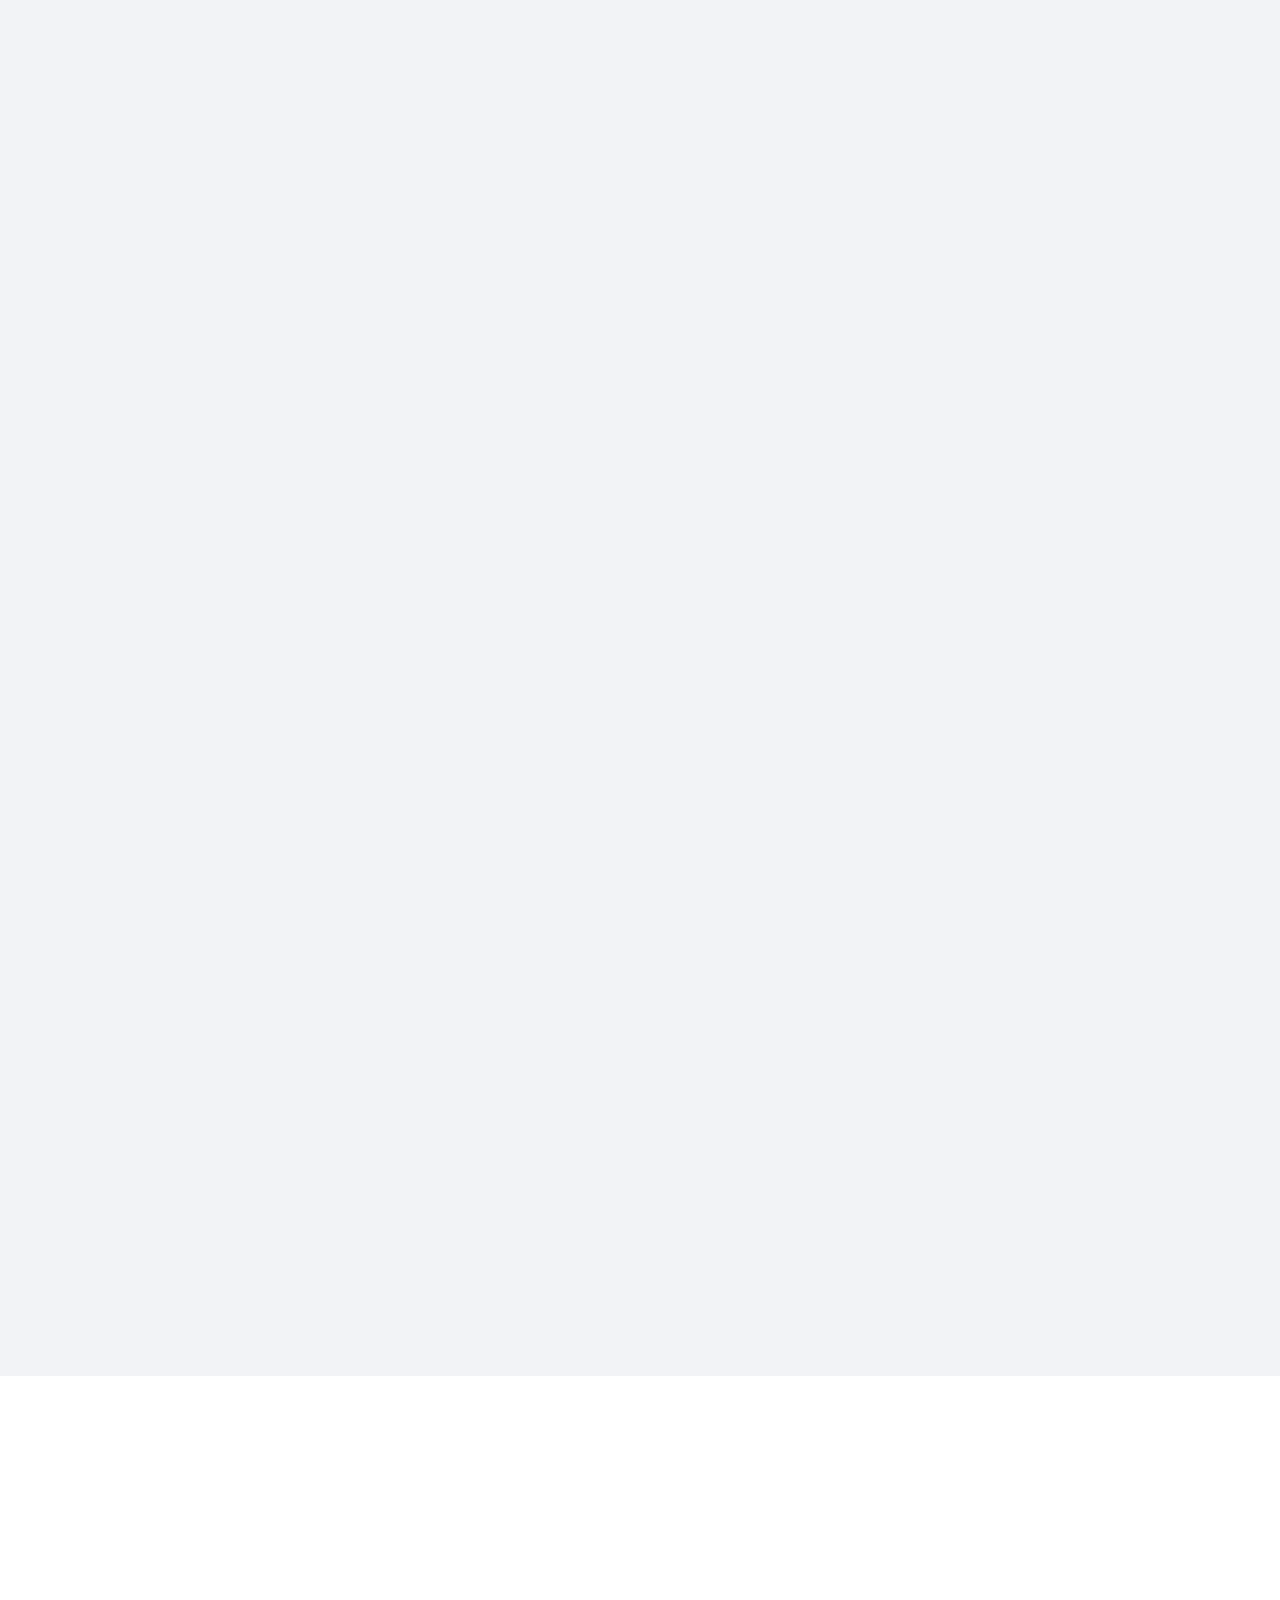
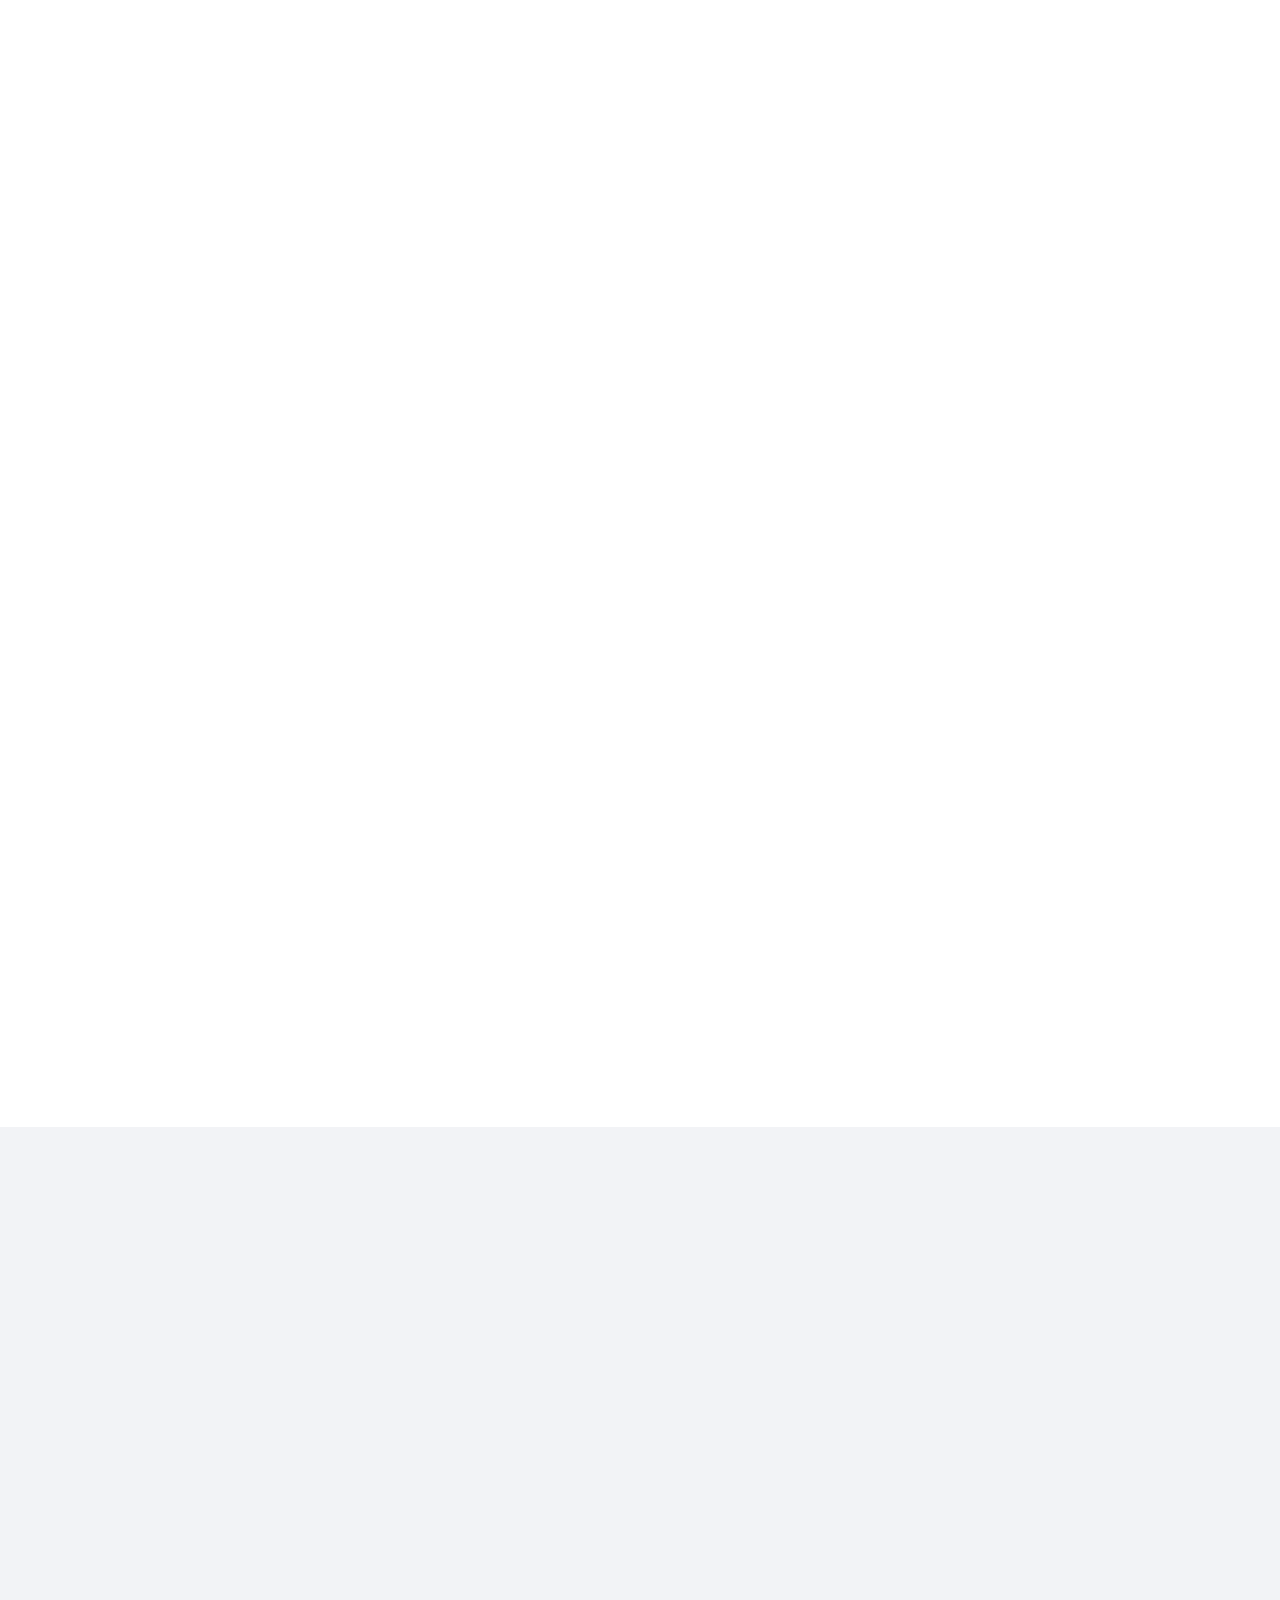
==== commit 735d8ca0: "Copy: say system instead of drawing machine Co-Authored-By: Claude Opus 5.5 <noreply@anthropic.com>" ====
--- a/index.html
+++ b/index.html
@@ -293,7 +293,7 @@
 <div class="mq"><div class="track"><div class="card w"><img loading="lazy" src="assets/GRK/wireframet/kuvat/datakeskus/tumma/dk-animaatio.svg" alt=""></div><div class="card "><img loading="lazy" src="assets/BCE/analytiikka/docs/kuvat/tuotekuva-kp-perhe.svg" alt=""></div><div class="card "><img loading="lazy" src="assets/Luotokoti/assets/aksonometria-3mh.svg" alt=""></div><div class="card t"><img loading="lazy" src="assets/GRK/wireframet/kuvat/palvelukartta/vinjetit/vinjetti-rata-paiva.svg" alt=""></div><div class="card w"><img loading="lazy" src="assets/GRK/wireframet/kuvat/datakeskus/tumma/dk-animaatio.svg" alt=""></div><div class="card "><img loading="lazy" src="assets/BCE/analytiikka/docs/kuvat/tuotekuva-kp-perhe.svg" alt=""></div><div class="card "><img loading="lazy" src="assets/Luotokoti/assets/aksonometria-3mh.svg" alt=""></div><div class="card t"><img loading="lazy" src="assets/GRK/wireframet/kuvat/palvelukartta/vinjetit/vinjetti-rata-paiva.svg" alt=""></div></div></div><div class="mq rev"><div class="track"><div class="card w"><img loading="lazy" src="assets/GRK/wireframet/kuvat/toimialat/teollisuus/te-kokonaisuus.svg" alt=""></div><div class="card t"><img loading="lazy" src="assets/BCE/analytiikka/docs/kuvat/asennus-pak-100x150.svg" alt=""></div><div class="card w"><img loading="lazy" src="assets/GRK/wireframet/kuvat/palvelukartta/grk-palvelukartta-v4-brandi.svg" alt=""></div><div class="card w"><img loading="lazy" src="assets/GRK/wireframet/kuvat/toimialat/teollisuus/te-kokonaisuus.svg" alt=""></div><div class="card t"><img loading="lazy" src="assets/BCE/analytiikka/docs/kuvat/asennus-pak-100x150.svg" alt=""></div><div class="card w"><img loading="lazy" src="assets/GRK/wireframet/kuvat/palvelukartta/grk-palvelukartta-v4-brandi.svg" alt=""></div></div></div></div></div></section>
 <section class="tint" id="oivallus"><div class="w">
 <div class="rv">
-<p class="big">Don’t ask for an image. Ask for a drawing machine.</p>
+<p class="big">Don’t ask for an image. Ask for a system.</p>
 <p class="lead" style="margin-top:36px">One image is easy for Claude. The trouble starts with a series: every image comes out slightly different. So I ask Claude to write a program that draws every image by the same rules.</p></div>
 <div class="flow rv" id="flow"><div class="fill"></div>
 <div class="s"><b>Dimensions</b><span>A product table, a drawing or a brochure.</span></div>
@@ -305,7 +305,7 @@
 
 <section id="kokeile"><div class="w">
 <div class="rv">
-<h2>This is what a drawing machine looks like</h2>
+<h2>This is what a system looks like</h2>
 <p class="lead" style="margin-top:24px">A beam is three numbers. Change a number and the image redraws. That is how BCE’s whole product catalogue was made.</p></div>
 <div class="play rv">
 <div><div class="code"><span class="k">beam</span>({<br>&nbsp;&nbsp;width: <span class="n" id="cw">90</span>,<br>&nbsp;&nbsp;height: <span class="n" id="ch">270</span>,<br>&nbsp;&nbsp;length: <span class="n" id="cl">900</span><br>})</div>
@@ -330,7 +330,7 @@
 <section id="bce"><div class="w case">
 <div class="side rv"><div class="num"><em>02</em> / 05</div><h2>BCE: a deck that opens as you scroll</h2>
 <p>Scroll, and the deck comes apart layer by layer: boards, beams, piers and base. One image shows what you buy and how it goes together.</p>
-<div class="learn"><p>One drawing machine, dozens of products. This is where the method pays for itself.</p></div></div>
+<div class="learn"><p>One system, dozens of products. This is where the method pays for itself.</p></div></div>
 <div class="scrub" style="--len:260"><div class="pin"><iframe data-src="demot/bce-terassi.html" tabindex="-1" scrolling="no" title="demo"></iframe></div></div>
 </div></section>
 
@@ -360,7 +360,7 @@
 <p class="lead" style="margin-top:24px">A skill is a written brief for Claude. The same brief every time means the same quality every time.</p></div>
 <div class="skills">
 <div class="sk main rv"><div><span class="tag" style="background:var(--blue)">My own skill</span><h3 style="font-size:36px">svg-piirto</h3></div>
-<p>Every image is drawn from real dimensions, always by a drawing machine. It handles isometric views, exploded and section views, and product catalogues. Claude checks every image before showing it.</p></div>
+<p>Every image is drawn from real dimensions, always through a system. It handles isometric views, exploded and section views, and product catalogues. Claude checks every image before showing it.</p></div>
 <div class="sk rv"><span class="tag" style="background:var(--teal)">Technical drawing</span><h3>anatomy</h3><p>Interactive isometric figures: four shading tones, correct draw order and calm motion.</p></div>
 <div class="sk rv"><span class="tag" style="background:var(--violet)">On the page</span><h3>ui-design and impeccable</h3><p>When the image lands on a page: typography, space and a critique of the whole.</p></div>
 </div>
@@ -370,7 +370,7 @@
 <div class="rv"><h2>Where it falls short</h2></div>
 <div class="lim rv">
 <div><b>Anything organic</b><span>People, animals, landscapes. Shapes without rules are still a job for Illustrator or an image model.</span></div>
-<div><b>One-off images</b><span>Need one picture? Just draw it. The machine pays off once you need a series.</span></div>
+<div><b>One-off images</b><span>Need one picture? Just draw it. A system pays off once you need a series.</span></div>
 <div><b>Vague briefs</b><span>Every round of iteration costs tokens. Ten minutes on the brief saves an hour of back and forth.</span></div>
 <div><b>Judging taste</b><span>Claude can check proportions and dimensions. Whether it looks good is still your call.</span></div>
 </div>
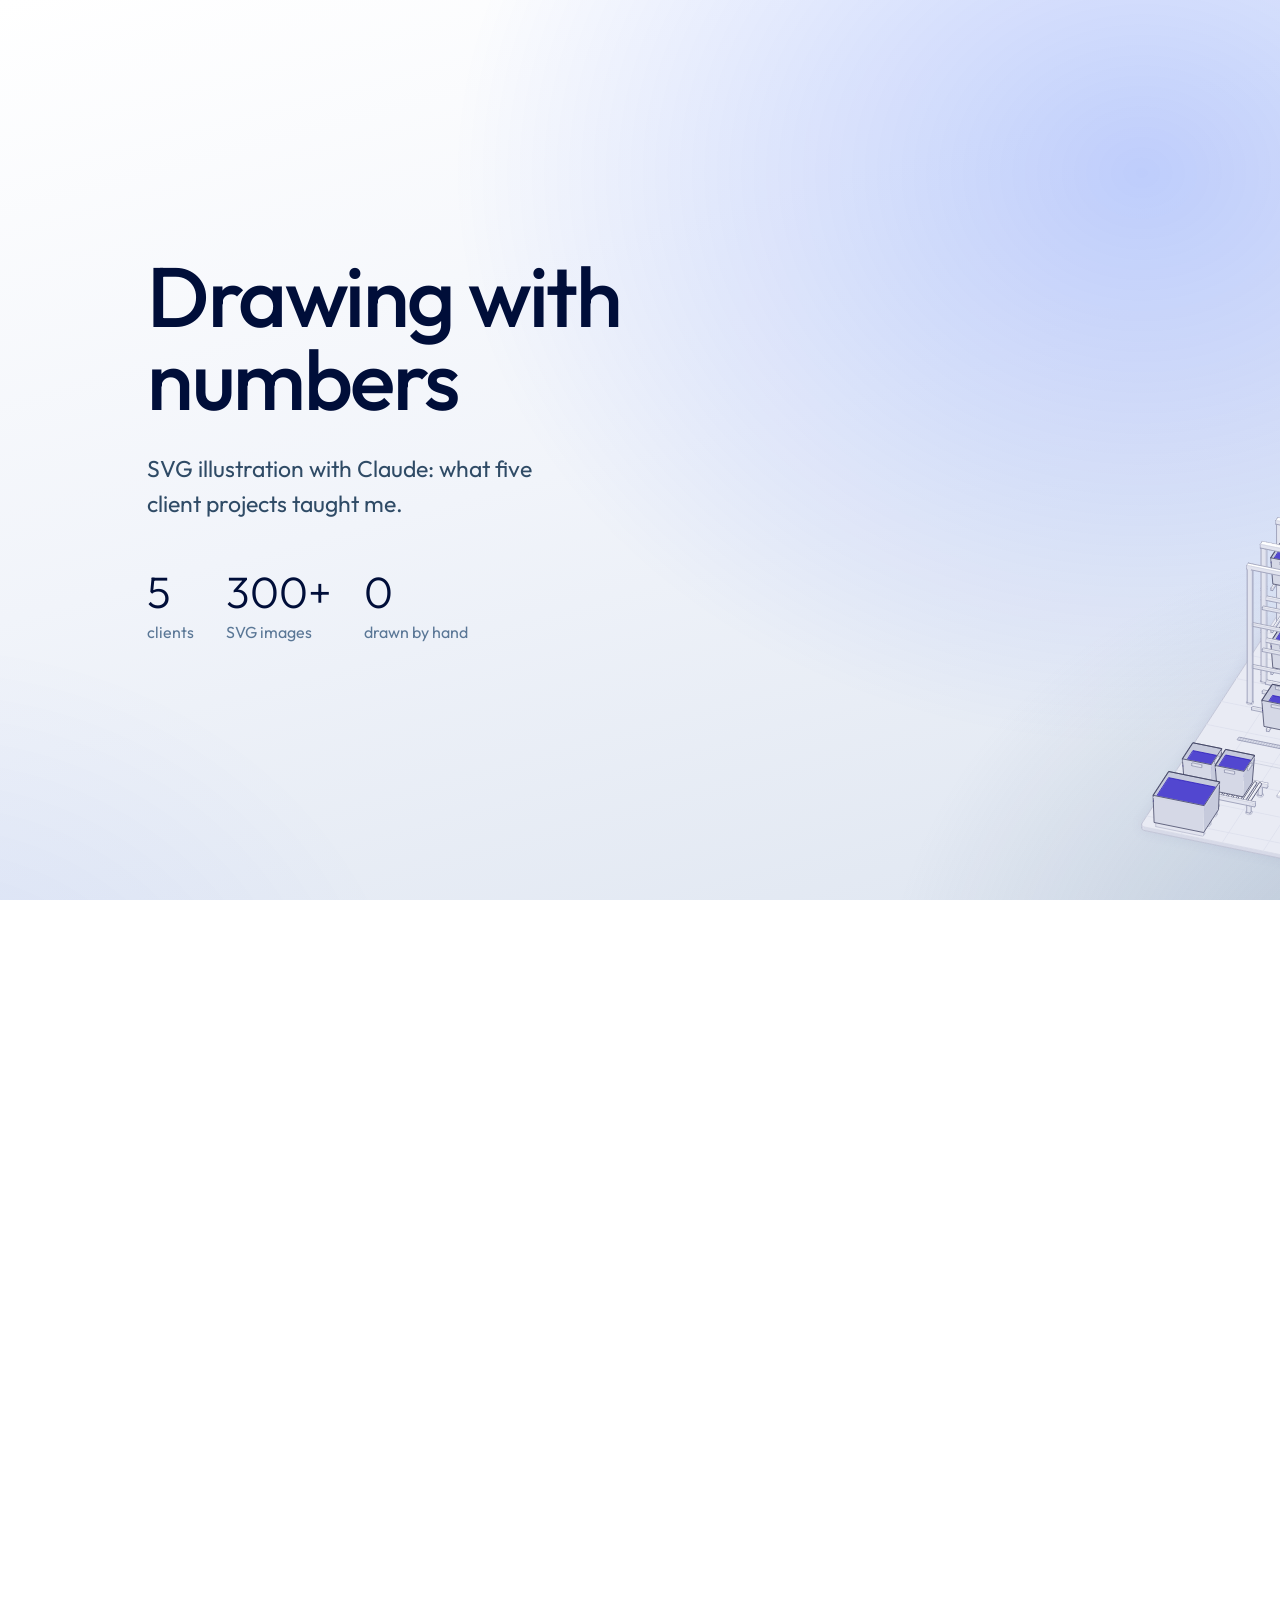
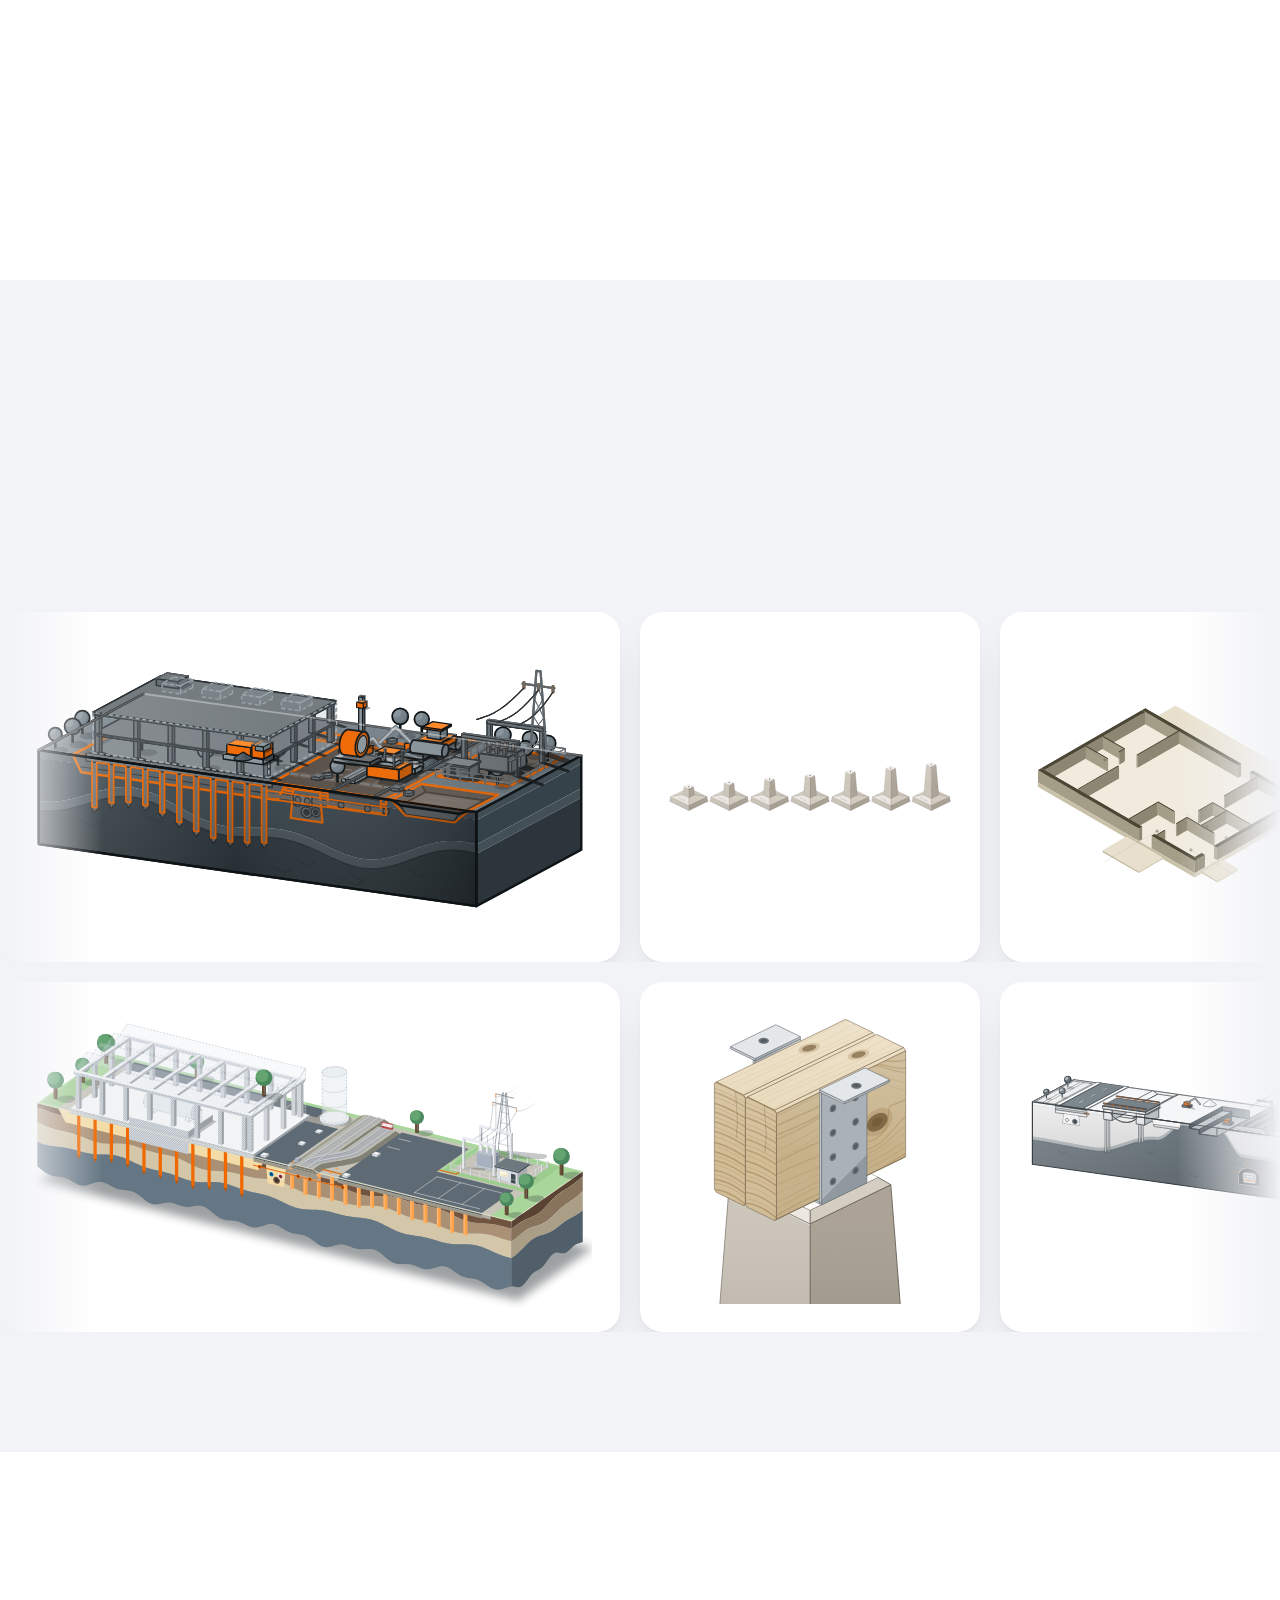
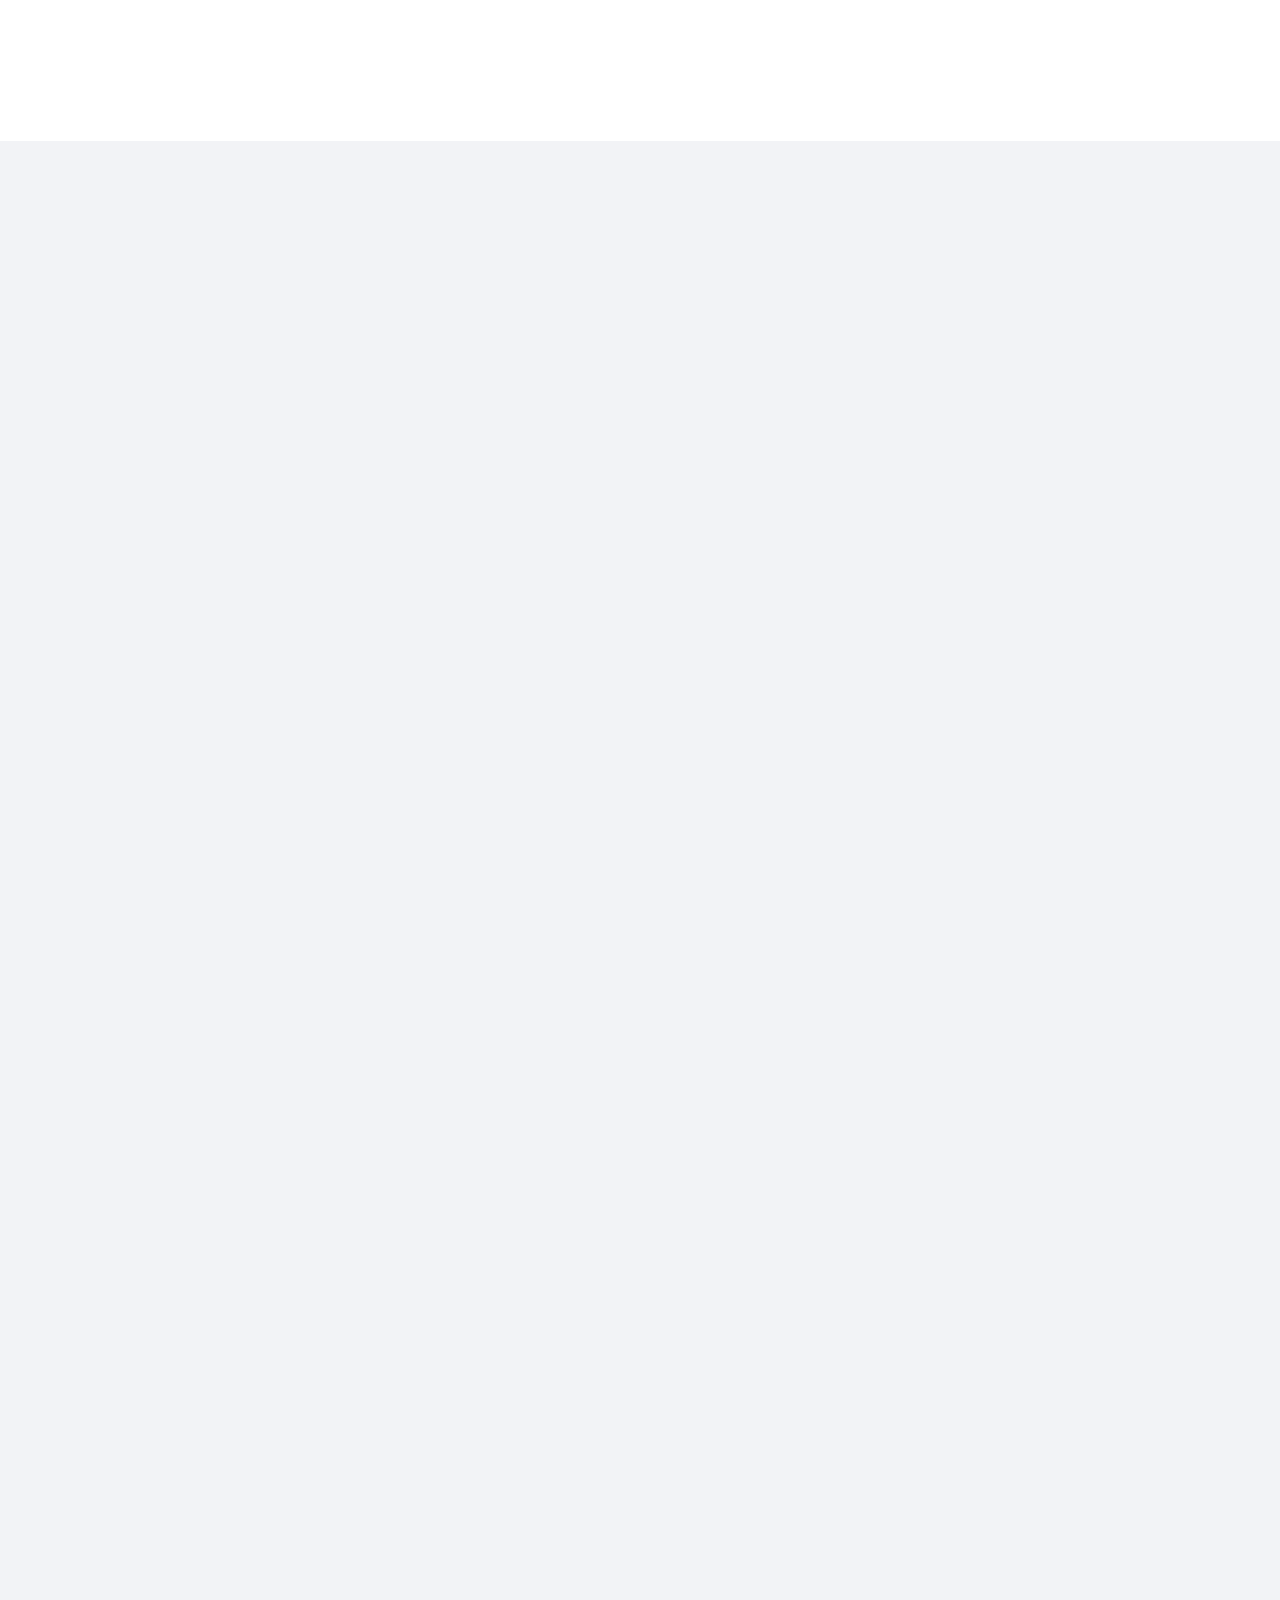
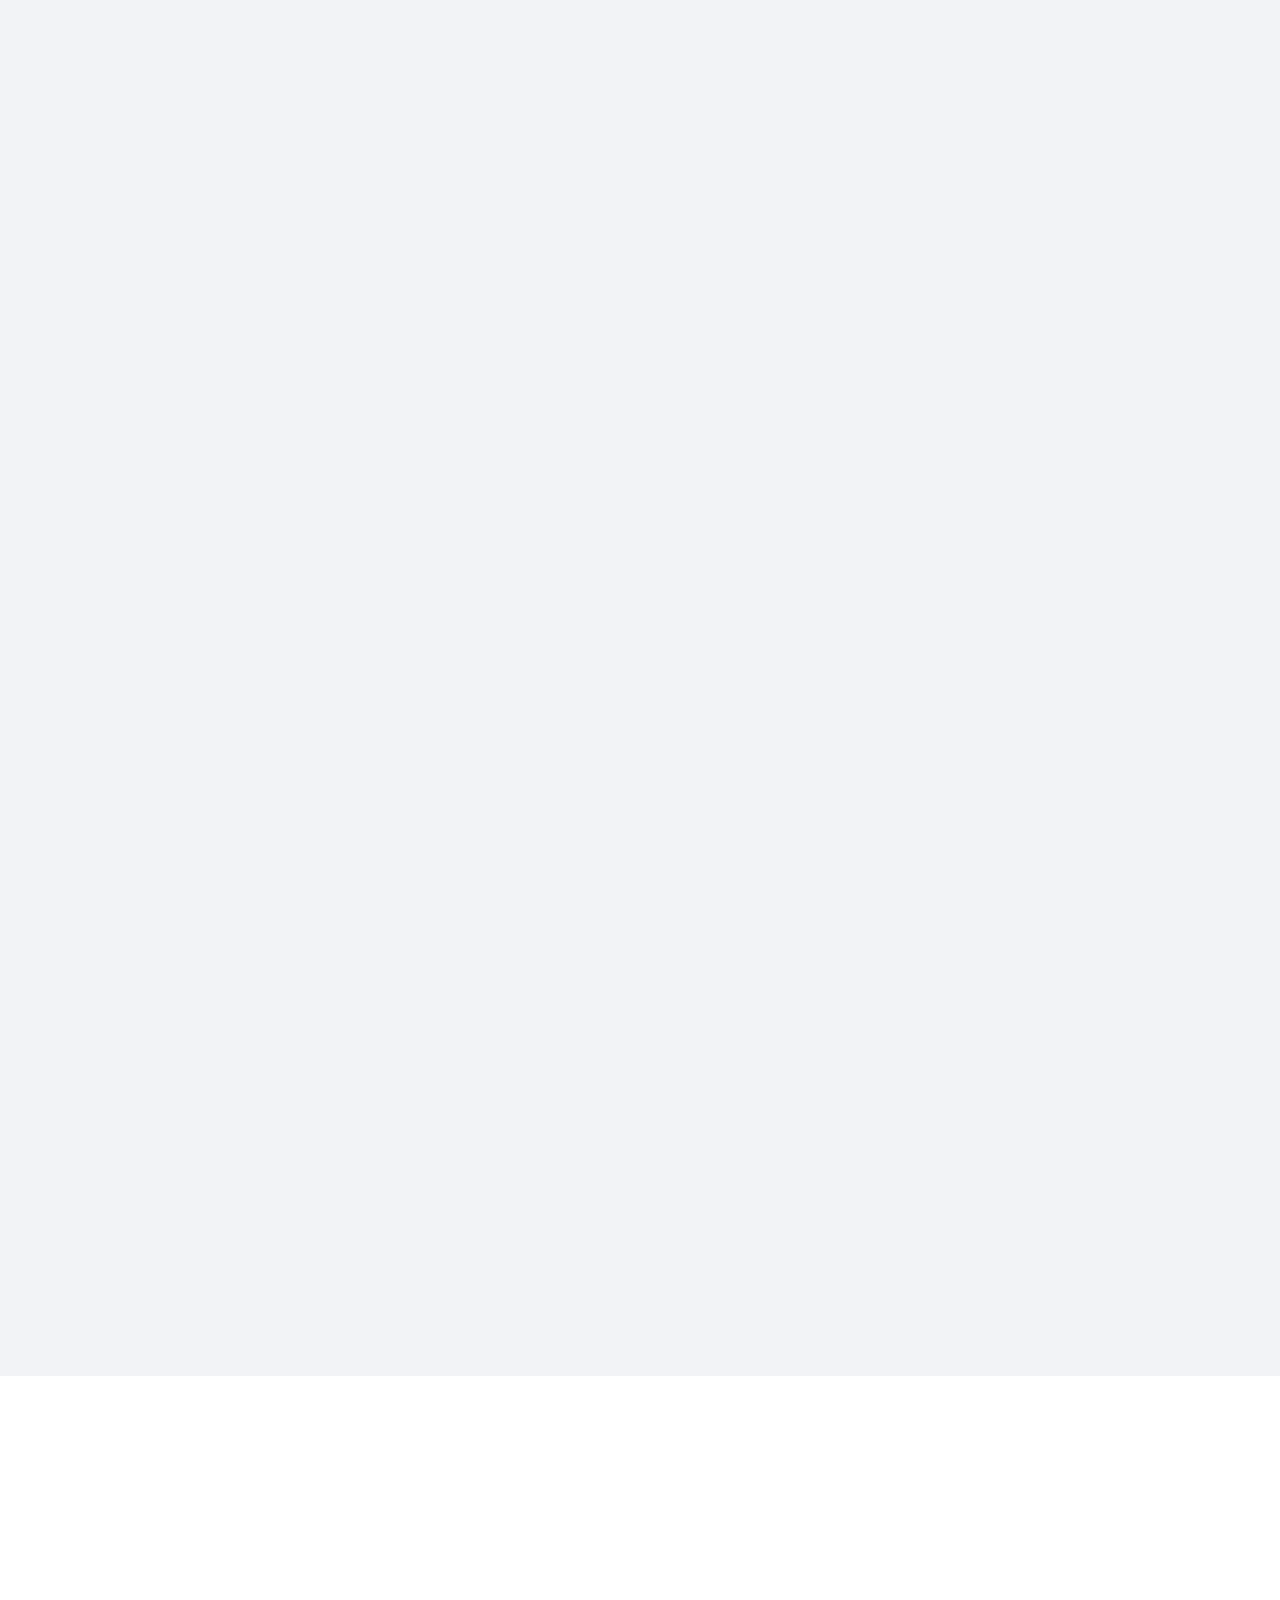
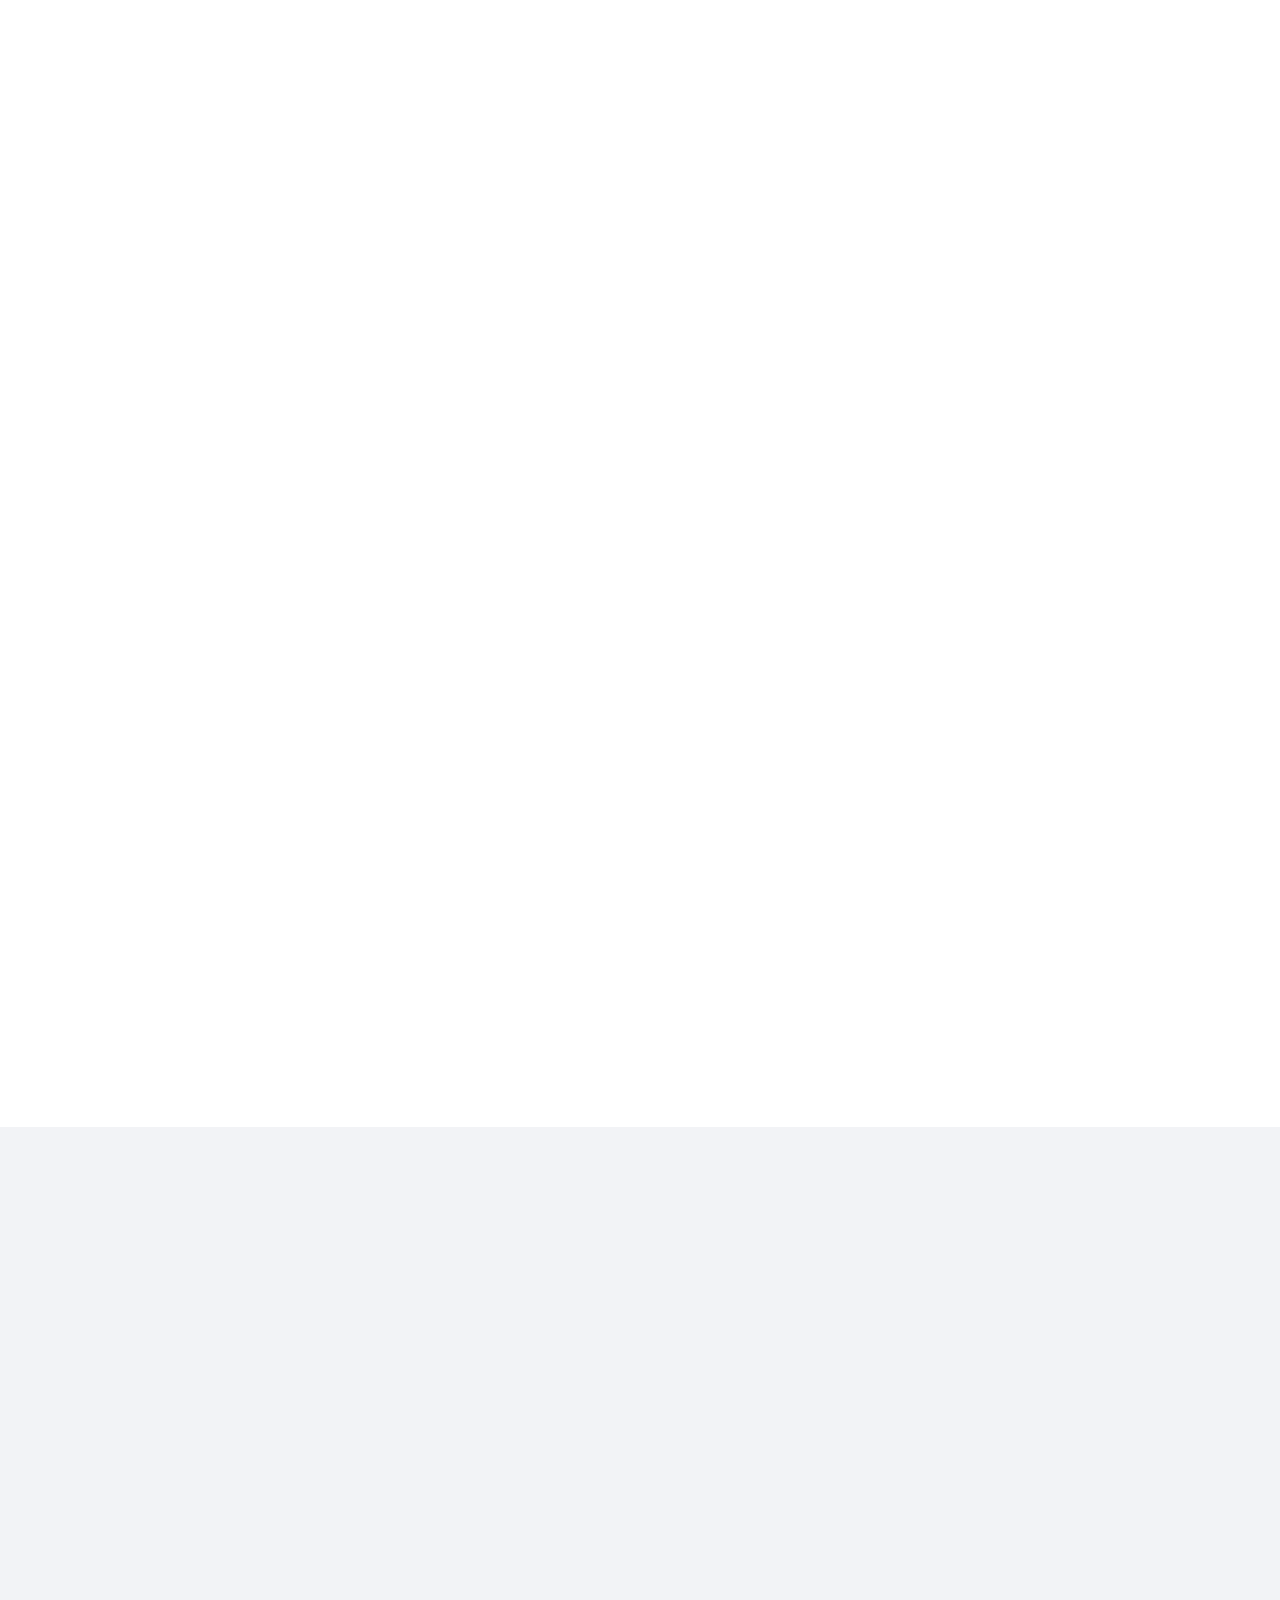
==== commit ff1bc62f: "Kaskipuu: exterior colour picker driving the window demo via postMessage Co-Authored-By: Claude Opus" ====
--- a/index.html
+++ b/index.html
@@ -225,6 +225,7 @@
 .lim{counter-reset:lim}
 @media(max-width:960px){.case .side{grid-template-columns:1fr}.case .side>p{grid-column:1;grid-row:auto}.case .side>*{grid-row:auto!important}.gal{grid-template-columns:1fr 1fr}.lim div{grid-template-columns:1fr}}
 .hero-line{position:relative;width:118%;margin-right:-18%;aspect-ratio:16/10}.hero-line iframe{position:absolute;left:0;top:0;width:1440px;height:900px;transform-origin:0 0;border:0;pointer-events:none;background:transparent}@media(max-width:960px){.hero-line{width:100%;margin:0}}.scrub{height:calc(var(--len)*1vh);width:100vw;margin-left:calc(50% - 50vw);margin-top:24px}
+.kpc{position:absolute;left:50%;bottom:32px;transform:translateX(-50%);z-index:3;display:flex;align-items:center;gap:20px;padding:12px 24px 12px 14px;background:#fff;border-radius:999px;box-shadow:0 1px 2px rgba(0,14,57,.06),0 14px 36px -18px rgba(0,14,57,.35);font-family:Outfit,sans-serif;pointer-events:auto}.kpc-b{display:flex;gap:10px}.kpc button{width:30px;height:30px;border-radius:50%;border:1px solid rgba(0,14,57,.18);background:var(--c);cursor:pointer;padding:0;transition:box-shadow .2s,transform .2s}.kpc button:hover{transform:scale(1.08)}.kpc button[aria-checked=true]{box-shadow:0 0 0 3px #fff,0 0 0 5px var(--blue)}.kpc button:focus-visible{outline:2px solid var(--blue);outline-offset:4px}.kpc-t{display:flex;flex-direction:column;line-height:1.2;min-width:120px}.kpc-t b{font-size:15px;font-weight:500;color:var(--navy)}.kpc-t span{font-size:13px;color:var(--g3)}@media(max-width:600px){.kpc{gap:12px;padding:10px 14px 10px 10px}.kpc button{width:24px;height:24px}.kpc-b{gap:7px}.kpc-t{min-width:0}}
 .scrub .pin{position:sticky;top:0;height:100vh;overflow:hidden}
 .scrub iframe{display:block;width:100%;height:100%;border:0;pointer-events:none;background:transparent}
 .tint .scrub iframe{background:transparent}.card{width:500px;height:350px;padding:28px;border-radius:22px}.card img{width:100%;height:100%;object-fit:contain}.track{animation-duration:90s}.mq.rev .track{animation-duration:110s}@media(max-width:960px){.card{width:300px;height:220px}}.hero:before,.hero:after{display:none!important}.hero{background:radial-gradient(55% 65% at 78% 28%,rgba(0,60,255,.22) 0%,rgba(0,60,255,0) 70%),radial-gradient(45% 55% at 95% 95%,rgba(90,119,150,.32) 0%,rgba(90,119,150,0) 70%),radial-gradient(40% 50% at 10% 100%,rgba(0,60,255,.08) 0%,rgba(0,60,255,0) 70%),linear-gradient(165deg,#ffffff 0%,#f1f4fa 50%,#dfe6f1 100%)!important}.case .side>.learn{margin-top:32px}.card{width:340px}.card.w{width:620px}@media(max-width:960px){.card{width:220px}.card.w{width:380px}}.hero .w>div:first-child{position:relative;z-index:1}.hero-line{width:128%!important;margin:0 -18% 0 -10%!important;z-index:2}.hero .w{grid-template-columns:1fr 1fr!important;gap:40px!important}.hero h1{font-size:clamp(52px,6.6vw,104px)!important;line-height:.98}.hero{background:linear-gradient(165deg,#ffffff 0%,#f1f4fa 50%,#dfe6f1 100%)!important;overflow:hidden}.hero-bg{position:absolute;inset:-20%;z-index:-1;pointer-events:none;background:radial-gradient(55% 65% at 78% 28%,rgba(0,60,255,.22) 0%,rgba(0,60,255,0) 70%),radial-gradient(45% 55% at 95% 95%,rgba(90,119,150,.32) 0%,rgba(90,119,150,0) 70%),radial-gradient(40% 50% at 10% 100%,rgba(0,60,255,.08) 0%,rgba(0,60,255,0) 70%);animation:hgm 24s ease-in-out infinite alternate;will-change:transform}@keyframes hgm{from{transform:translate3d(-5%,-4%,0) scale(1)}to{transform:translate3d(5%,5%,0) scale(1.1)}}@keyframes hg{0%{background-position:0% 0%}50%{background-position:60% 40%}100%{background-position:100% 100%}}@media(prefers-reduced-motion:reduce){.hero-bg{animation:none}}#kokeile .lead{max-width:48ch}.play{margin-top:56px!important;align-items:stretch!important;grid-template-columns:400px 1fr!important;gap:40px!important}.play>div:first-child{display:flex;flex-direction:column}.code{padding:24px 28px!important}.ctl{margin-top:28px}.ctl input{margin:0 0 18px}.go{margin-top:8px!important;align-self:flex-start}.play>div:last-child{display:flex}.stage{aspect-ratio:auto!important;flex:1;min-height:440px}
@@ -352,7 +353,7 @@
 <div class="side rv"><div class="num"><em>05</em> / 05</div><h2>Kaskipuu: a window, cut open</h2>
 <p>A window corner with its profiles, glass and seals. As you scroll, the model comes apart. This is 3D, but the idea is the same: profiles are dimensions, and the image is drawn from them.</p>
 <div class="learn"><p>When you draw with numbers, moving from SVG to 3D needs no new way of working.</p></div></div>
-<div class="scrub" style="--len:400"><div class="pin"><iframe data-src="demot/kaskipuu-nurkka/index.html" tabindex="-1" scrolling="no" title="demo"></iframe></div></div>
+<div class="scrub" style="--len:400"><div class="pin"><iframe data-src="demot/kaskipuu-nurkka/index.html" tabindex="-1" scrolling="no" title="demo"></iframe><div class="kpc" role="radiogroup" aria-label="Exterior colour"><div class="kpc-b"><button type="button" role="radio" aria-checked="true" data-kp="01" data-n="Valkoinen" data-c="RAL 9010" style="--c:#f0ede4" aria-label="Valkoinen RAL 9010"></button><button type="button" role="radio" aria-checked="false" data-kp="02" data-n="Grafiitinharmaa" data-c="RAL 7024" style="--c:#45484e" aria-label="Grafiitinharmaa RAL 7024"></button><button type="button" role="radio" aria-checked="false" data-kp="03" data-n="Tummanruskea" data-c="RR32" style="--c:#3d2a1f" aria-label="Tummanruskea RR32"></button><button type="button" role="radio" aria-checked="false" data-kp="04" data-n="Tummanharmaa" data-c="RR23" style="--c:#66696b" aria-label="Tummanharmaa RR23"></button><button type="button" role="radio" aria-checked="false" data-kp="05" data-n="Musta" data-c="RR33" style="--c:#18191a" aria-label="Musta RR33"></button><button type="button" role="radio" aria-checked="false" data-kp="06" data-n="Vaaleanharmaa" data-c="RR21" style="--c:#9ba9af" aria-label="Vaaleanharmaa RR21"></button></div><div class="kpc-t"><b>Valkoinen</b><span>RAL 9010</span></div></div></div></div>
 </div></section>
 
 <section id="skillit"><div class="w">
@@ -454,5 +455,12 @@
 function chk(){const H=innerHeight;fr.forEach(f=>{const box=f.closest('.scrub,.embed')||f;const r=box.getBoundingClientRect();const near=r.bottom>-H*1.5&&r.top<H*2.5;const far=r.bottom<-H*4||r.top>H*5;
 if(near&&!f.getAttribute('src')){f.src=f.dataset.src}else if(far&&f.getAttribute('src')){f.removeAttribute('src');f.src='about:blank';f.removeAttribute('src')}})}
 addEventListener('scroll',()=>requestAnimationFrame(chk),{passive:true});chk()})();
+
+// Kaskipuu: ulkopinnan värivalitsin (demo saa värin postMessagella, myös uudelleenlatauksen jälkeen)
+(function(){const box=document.querySelector('.kpc');if(!box)return;const f=box.parentElement.querySelector('iframe');let cur='01';
+const send=()=>{try{f.contentWindow&&f.contentWindow.postMessage({kpColor:cur},'*')}catch(e){}};
+box.addEventListener('click',e=>{const b=e.target.closest('button[data-kp]');if(!b)return;cur=b.dataset.kp;
+box.querySelectorAll('button').forEach(x=>x.setAttribute('aria-checked',String(x===b)));box.querySelector('.kpc-t b').textContent=b.dataset.n;box.querySelector('.kpc-t span').textContent=b.dataset.c;send()});
+f.addEventListener('load',send)})();
 </script>
 </body></html>
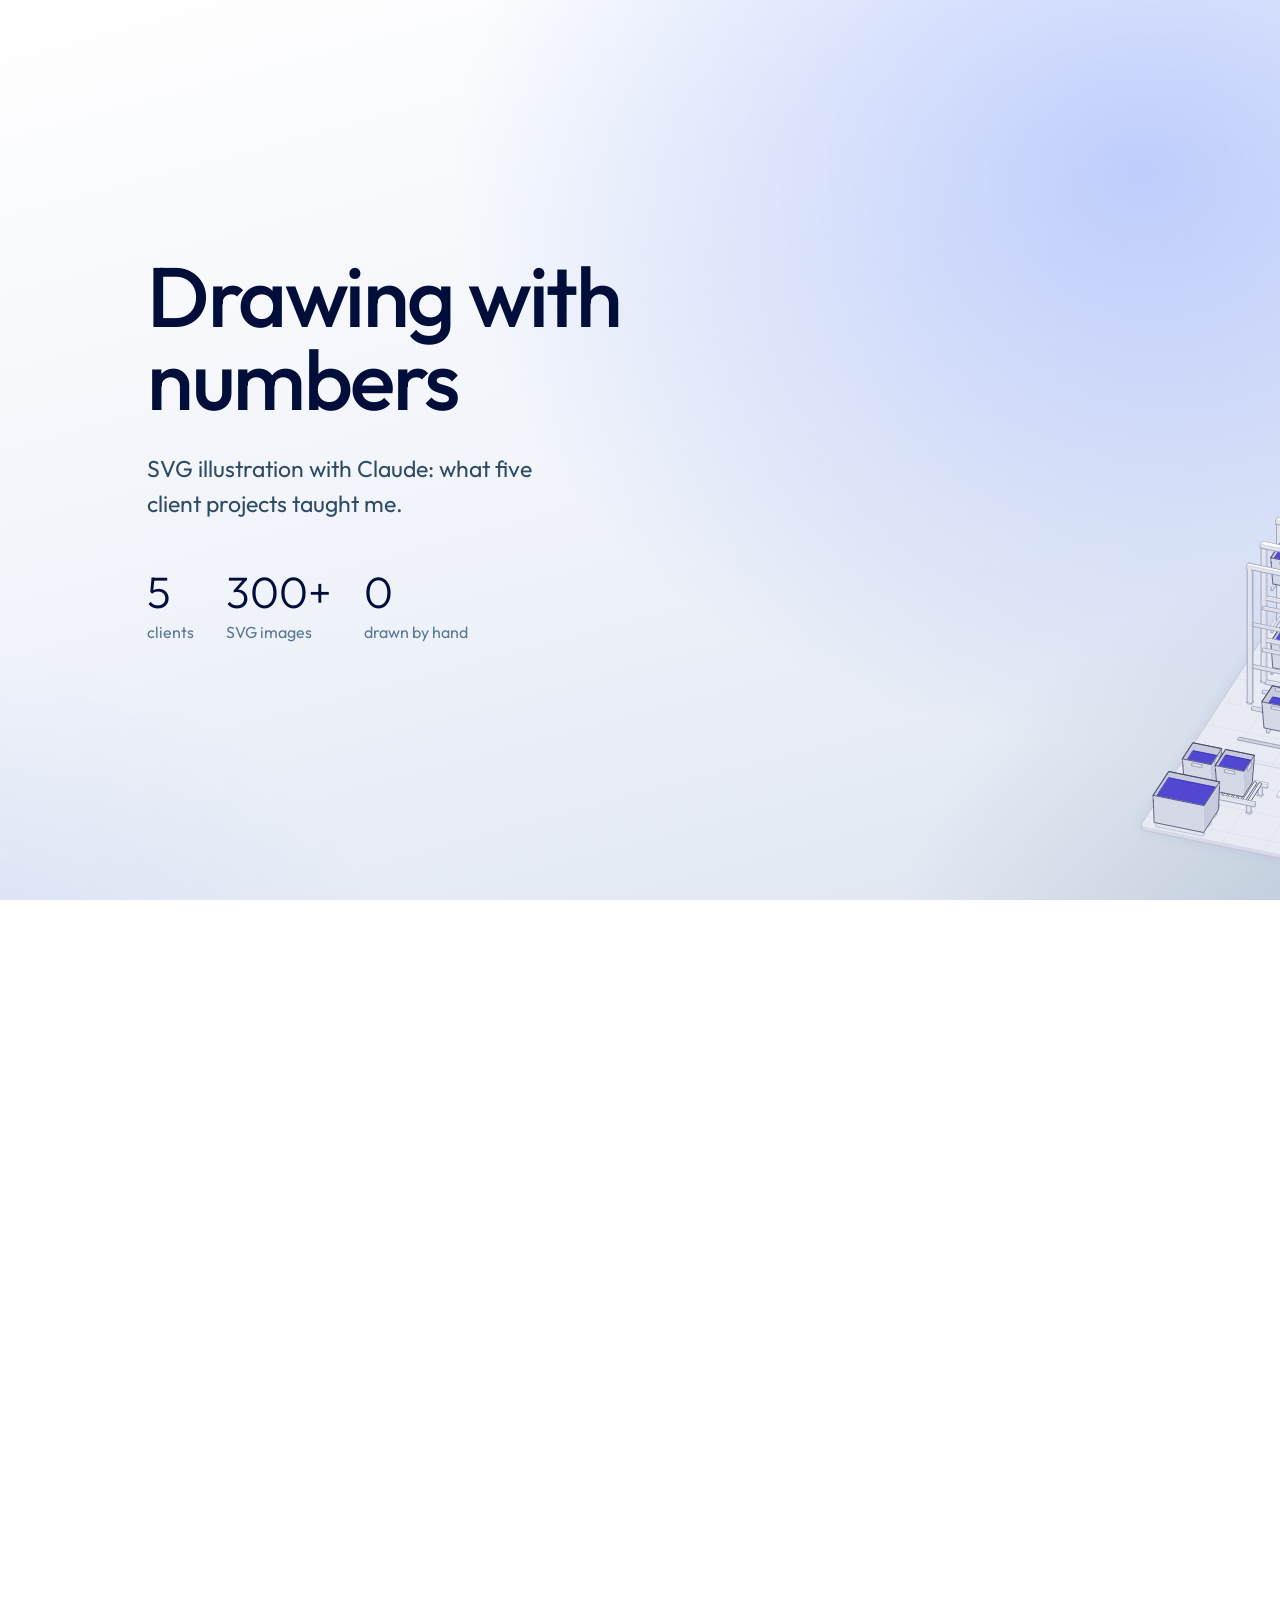
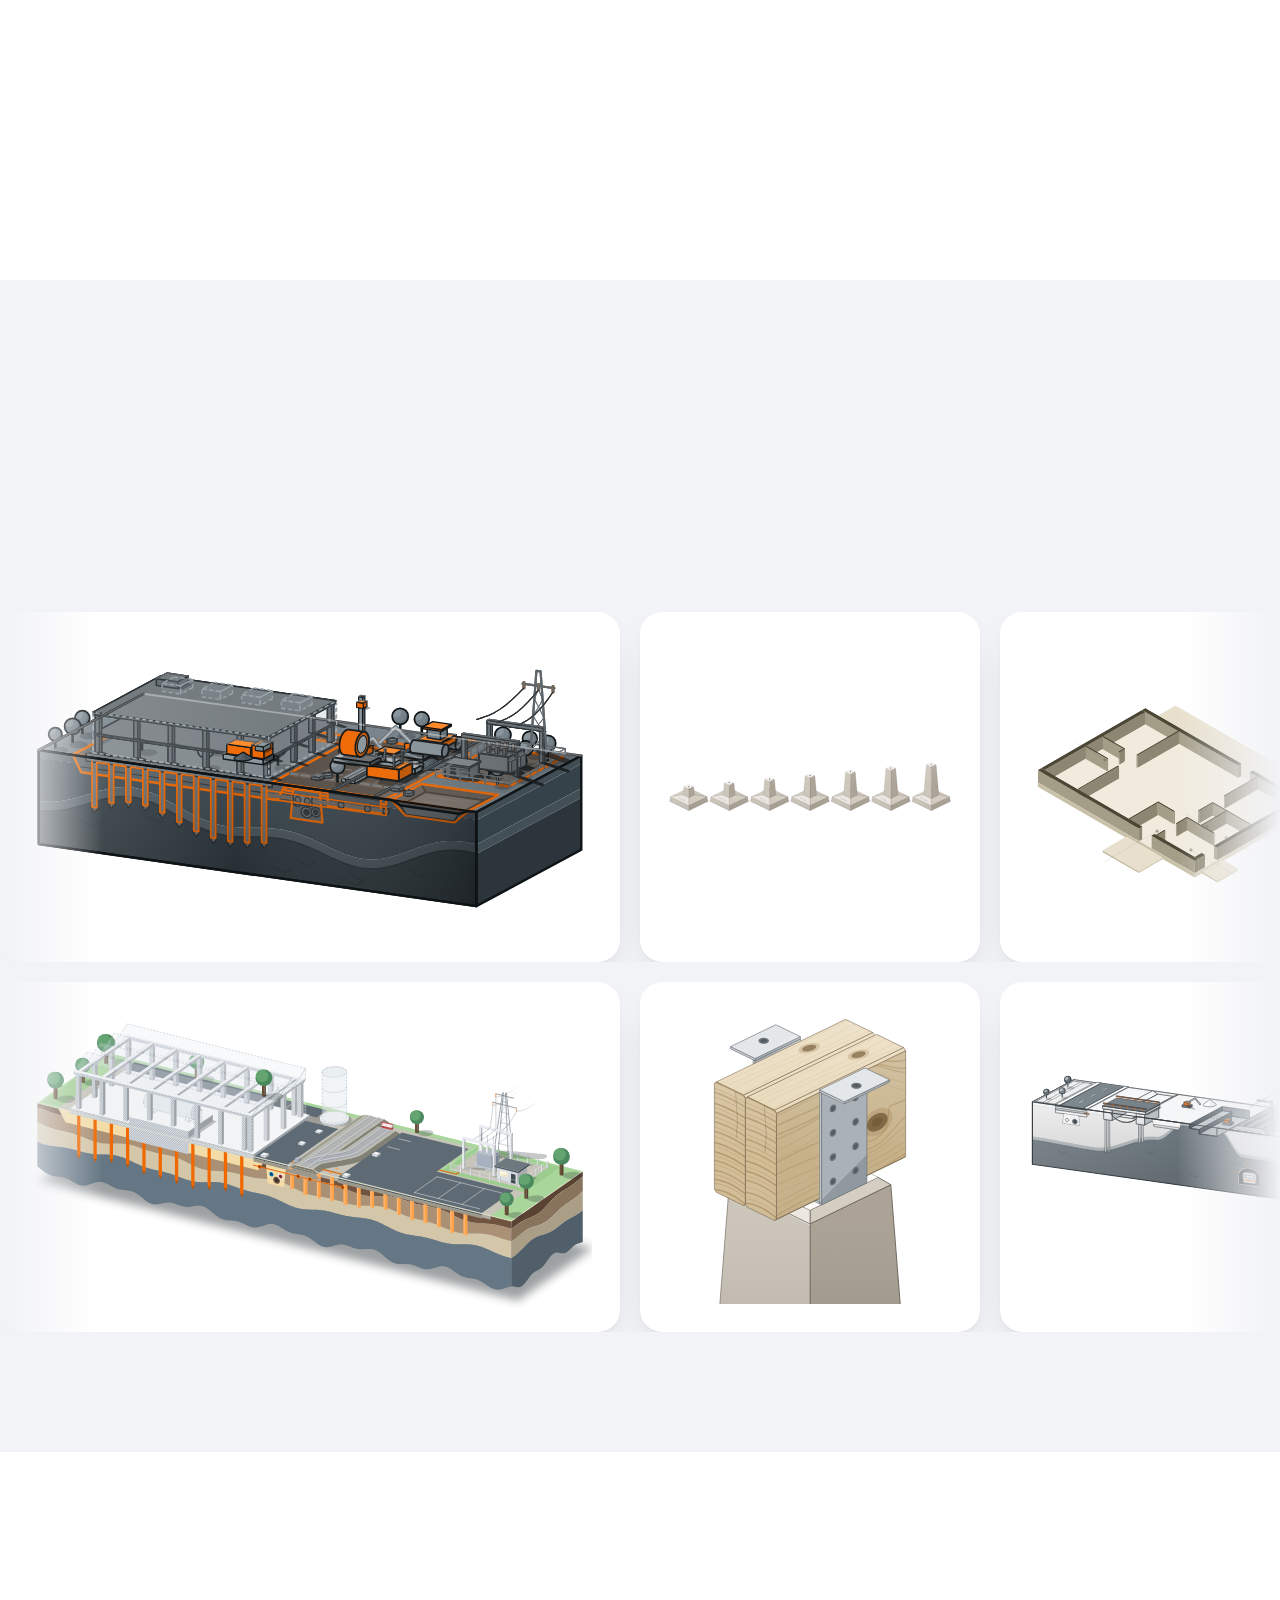
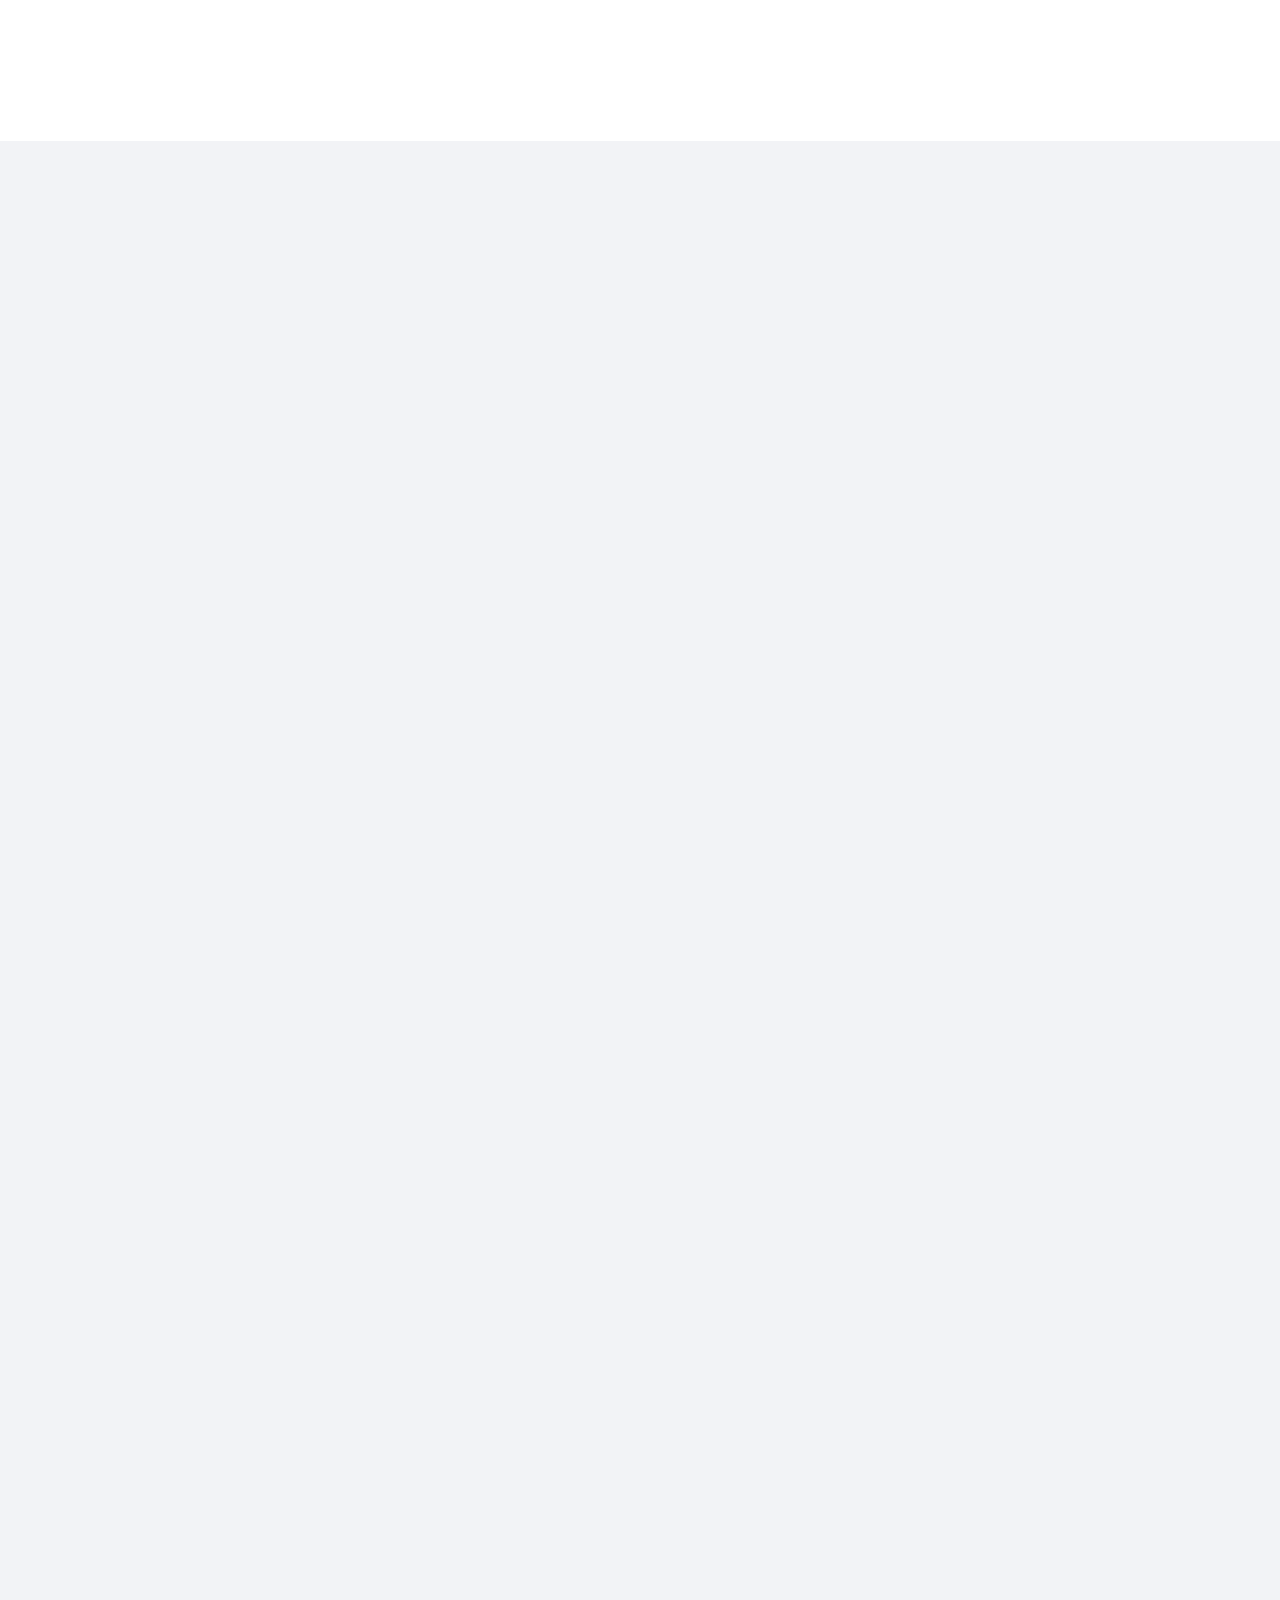
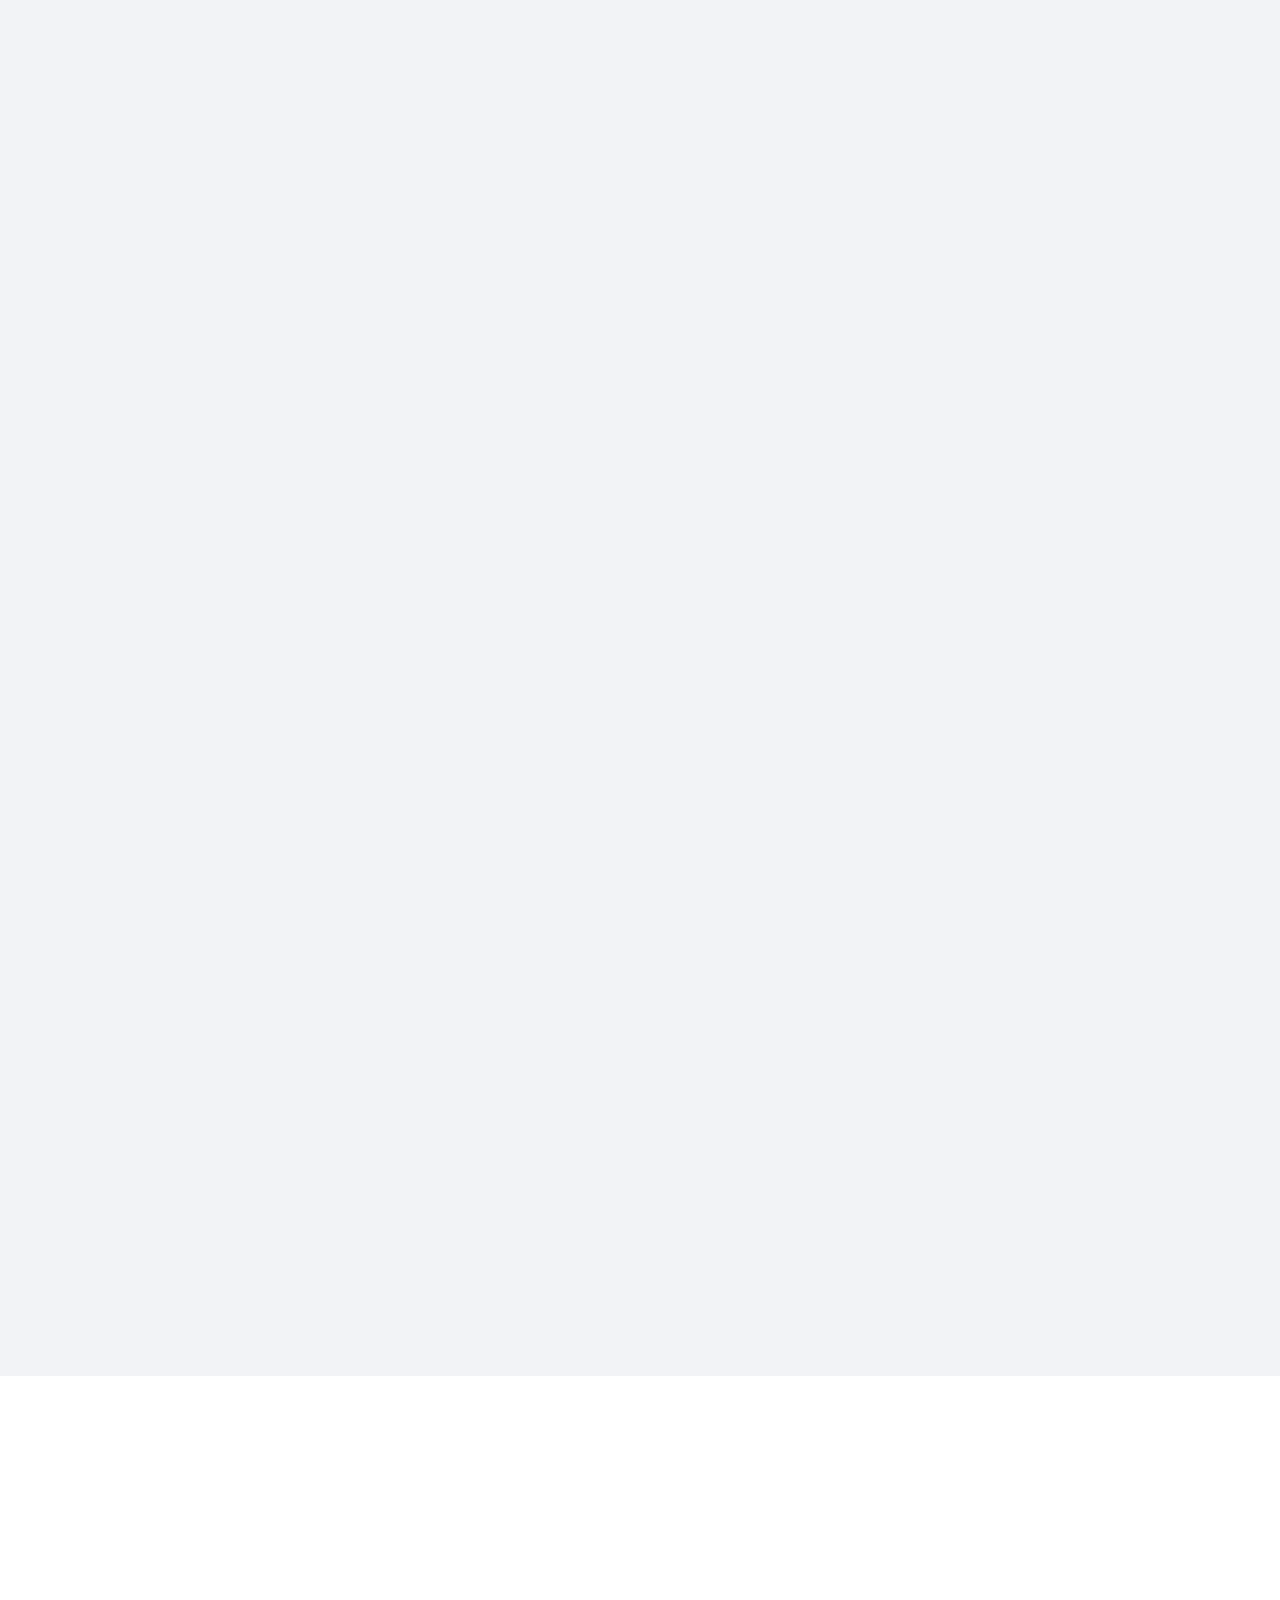
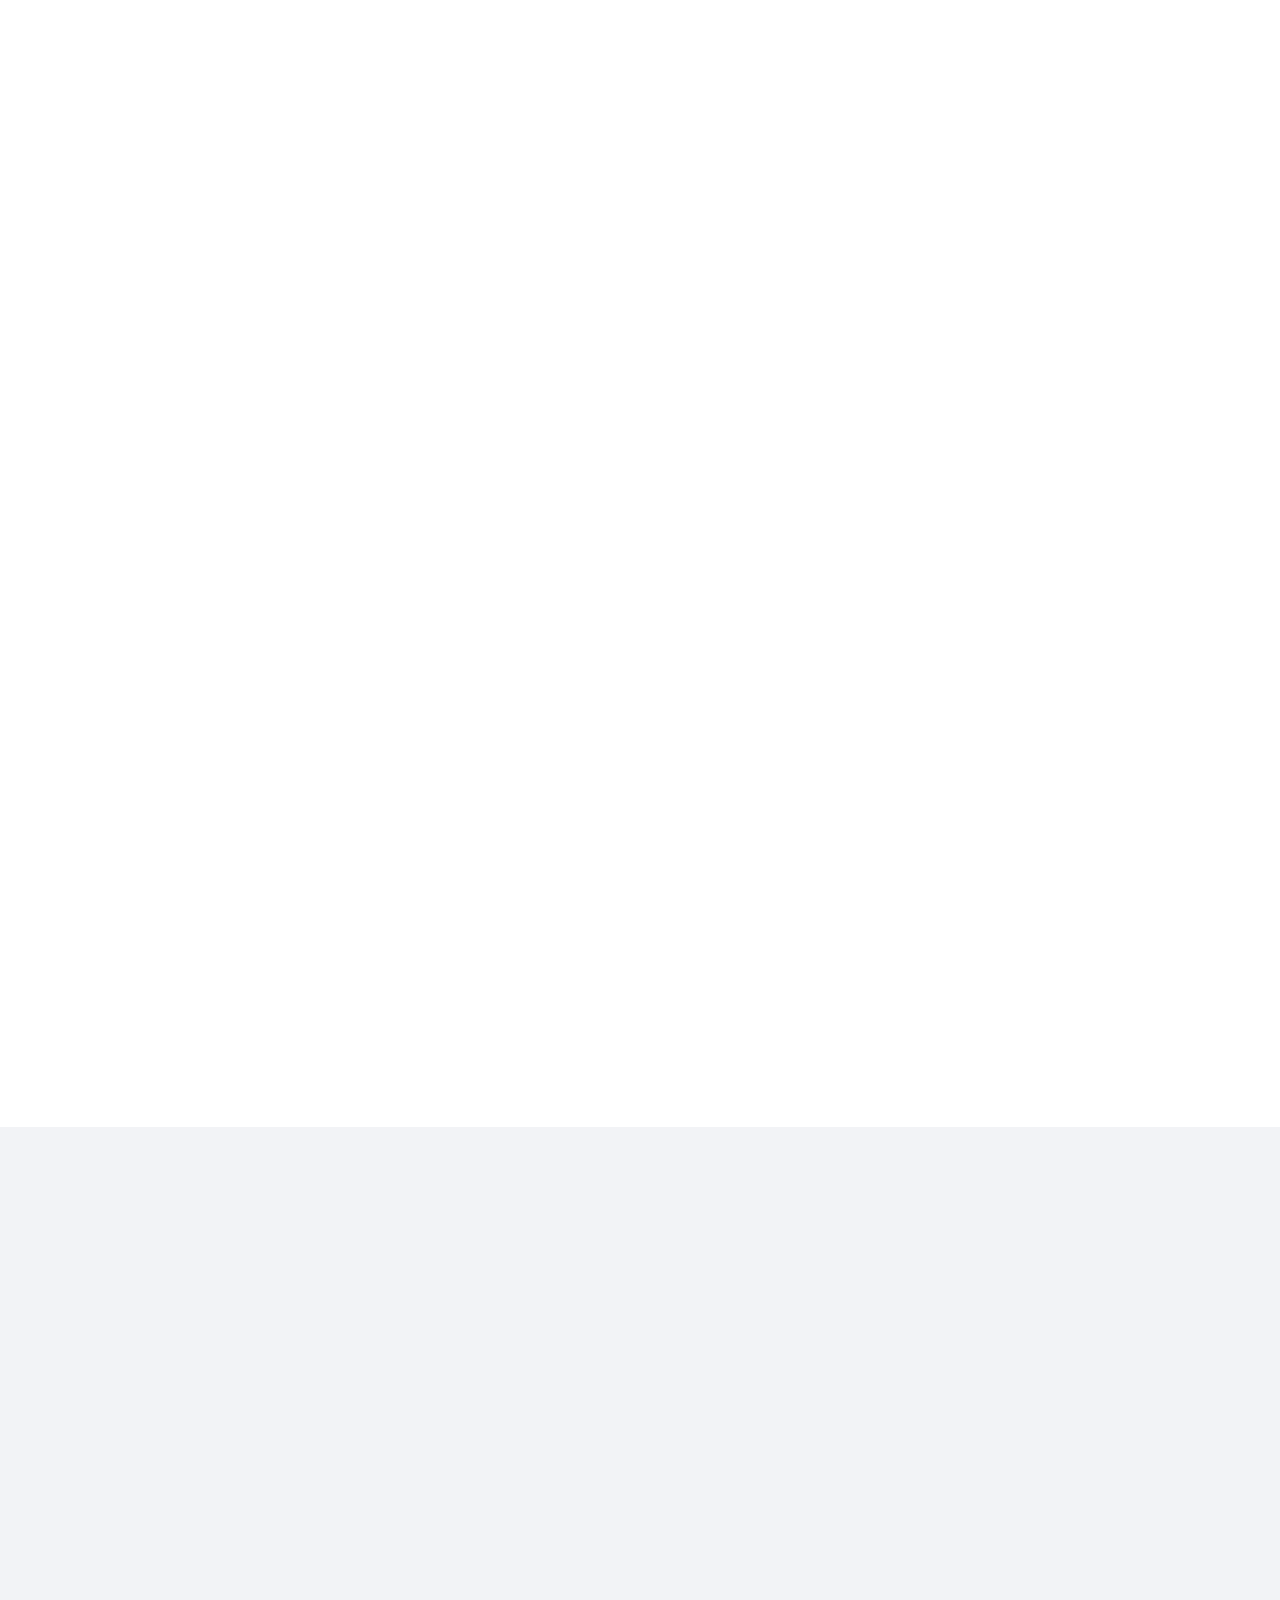
==== commit a48ea6a6: "Closing line: Claude builds the system, more space before it Co-Authored-By: Claude Opus 5.5 <norepl" ====
--- a/index.html
+++ b/index.html
@@ -259,6 +259,8 @@
 #kokeile-huomenna{background:linear-gradient(195deg,#ffffff 0%,#f1f4fa 45%,#dfe6f1 100%);padding:clamp(120px,14vw,200px) 0 clamp(140px,16vw,240px)}
 #kokeile-huomenna .prompt{margin-top:48px;max-width:none;padding:44px 48px;font-size:24px;line-height:1.65;box-shadow:0 1px 2px rgba(0,14,57,.04),0 40px 80px -48px rgba(0,14,57,.35)}
 #kokeile-huomenna .end{font-size:clamp(48px,6.4vw,96px)!important;line-height:.98!important;letter-spacing:-.03em;margin-top:clamp(120px,14vw,200px)!important;margin-bottom:0;max-width:none}
+
+#kokeile-huomenna .end{margin-top:clamp(200px,24vh,280px)!important;padding-bottom:clamp(40px,6vh,80px)}
 </style></head><body>
 <div id="prog"></div>
 
@@ -380,7 +382,7 @@
 <section class="tint" id="kokeile-huomenna"><div class="w">
 <div class="rv"><h2>Your first prompt</h2></div>
 <div class="prompt rv">Draw <mark>[product]</mark> as an SVG from these dimensions: <mark>[table]</mark>. Don’t draw it by hand: write a generator. Isometric view, light from the top left, colours from <mark>[brand palette]</mark>. Check the render yourself before you show me.</div>
-<p class="end rv">You bring the eye.<br>Claude brings the numbers.</p>
+<p class="end rv">You bring the eye.<br>Claude builds the system.</p>
 </div></section>
 
 <script>
